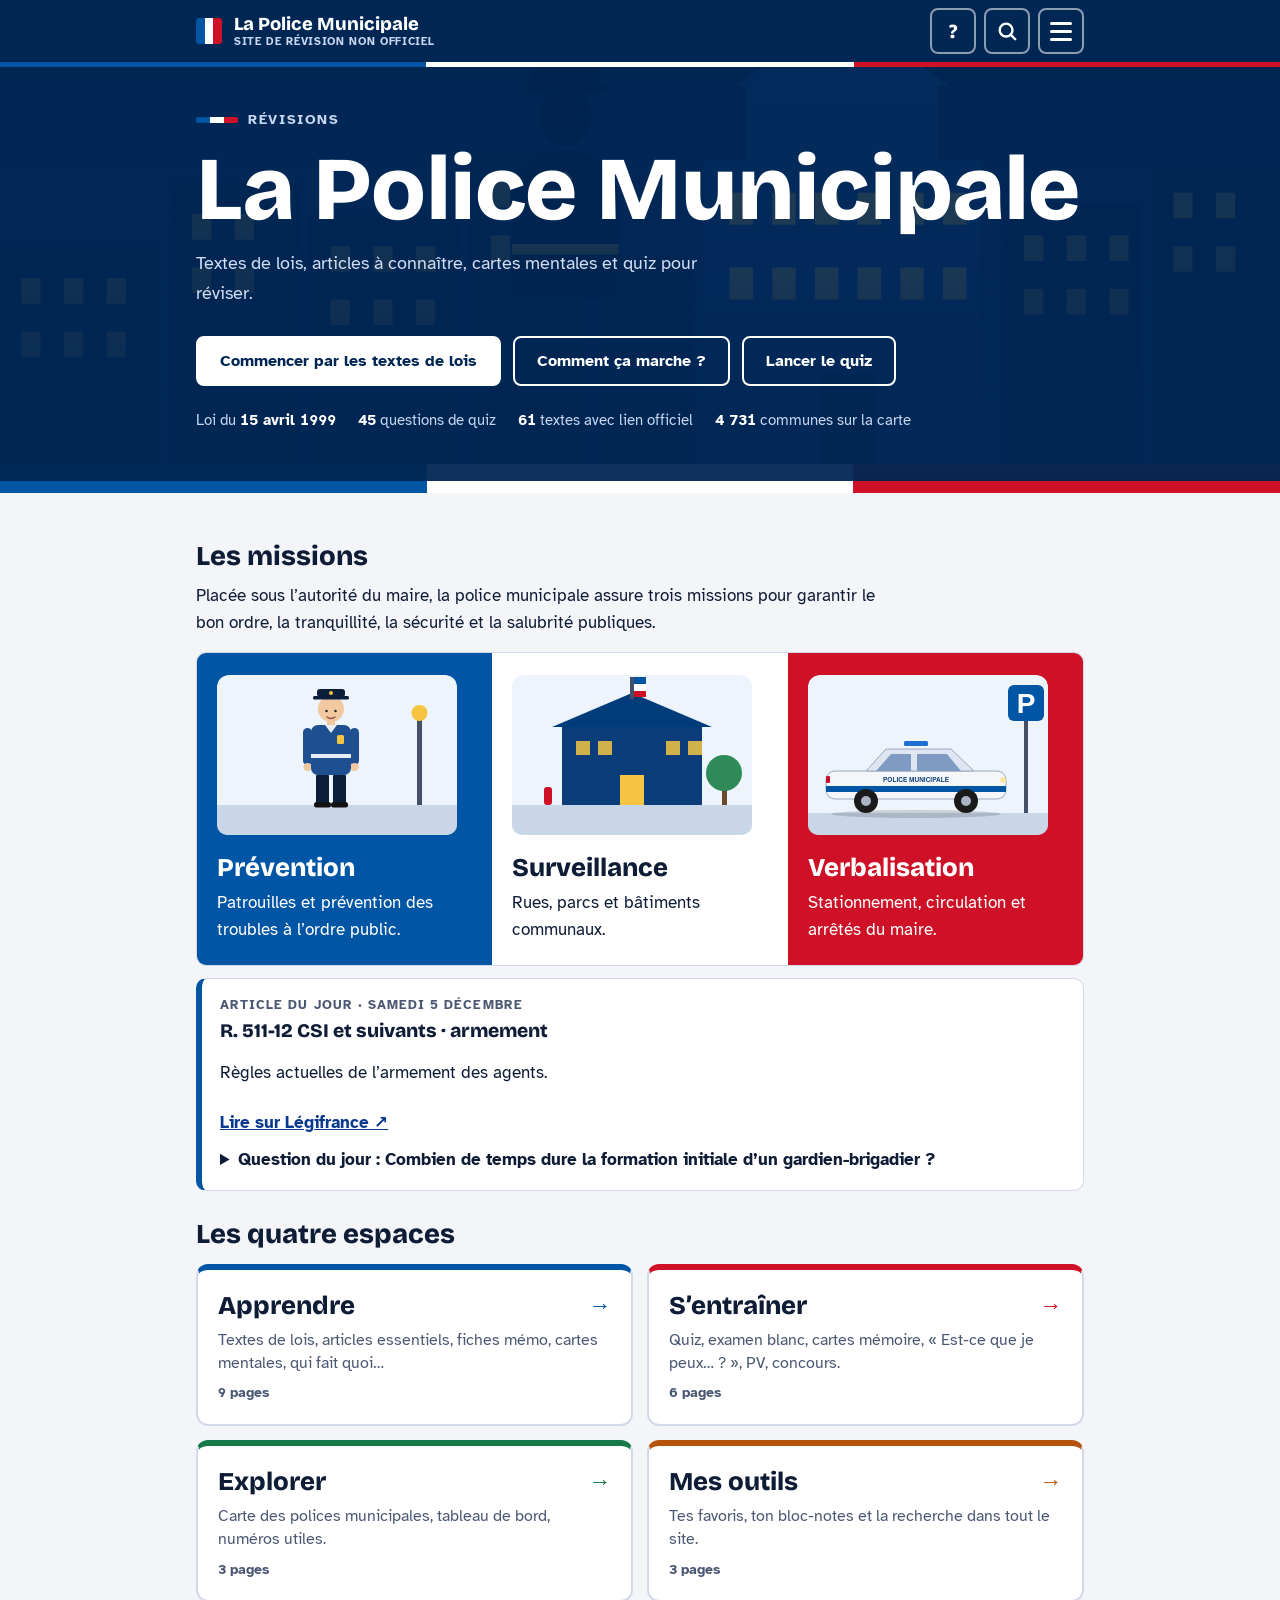
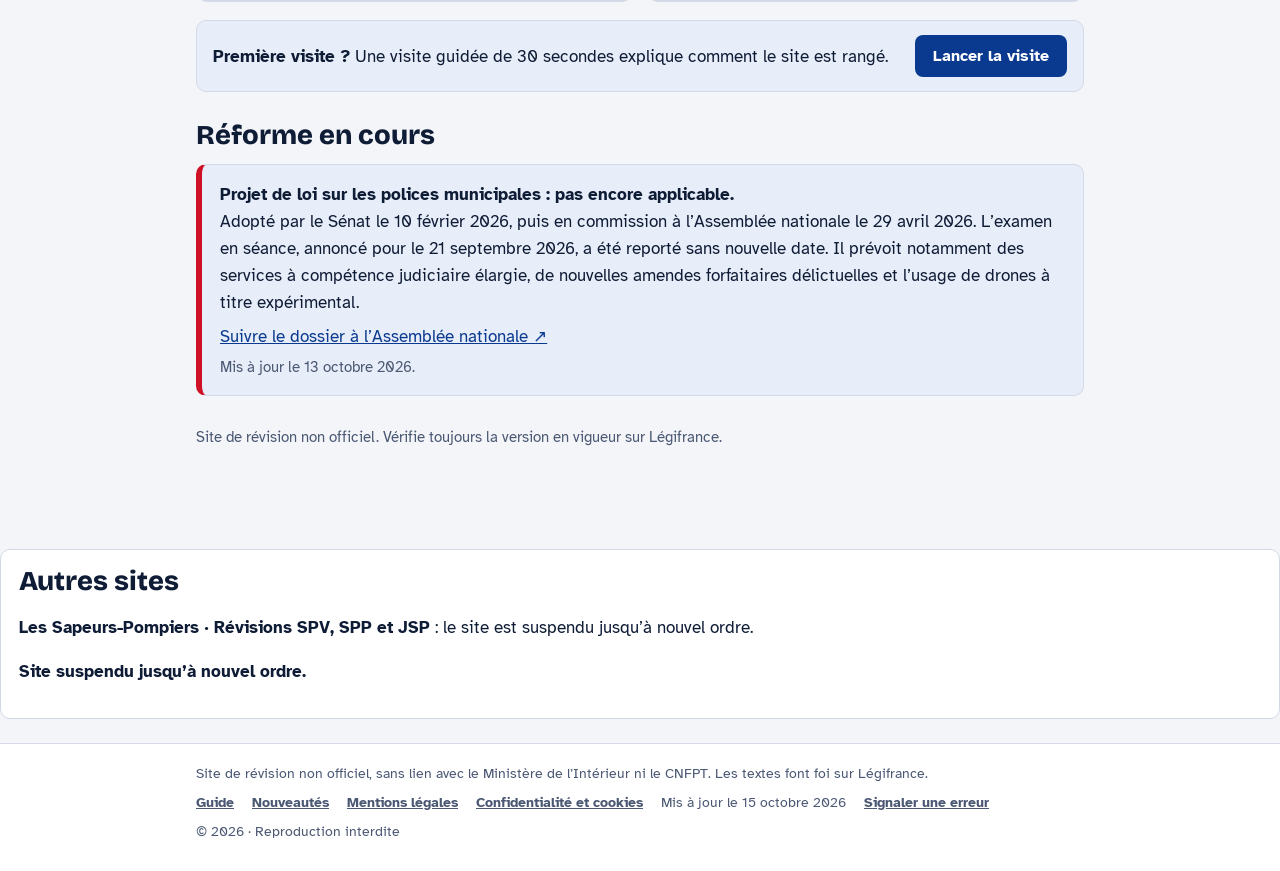
==== index.html @ cd169364 "Bouton « Haut de page » semi-transparent sur le pied de page (téléphone) Co-Authored-By: Claude Haik" ====
<!doctype html>
<html lang="fr">
<head>
<meta charset="utf-8">
<meta name="viewport" content="width=device-width,initial-scale=1,viewport-fit=cover">
<title>Réviser la police municipale : lois, fiches, quiz et concours</title>
<meta name="description" content="Réviser la police municipale : lois et articles avec liens Légifrance, fiches, cartes mentales, quiz, examen blanc et concours de gardien-brigadier.">
<meta name="keywords" content="police municipale, réviser, concours gardien-brigadier, agent de police municipale, CGCT L2212-2, CSI L511-1, APJA, quiz police municipale, fiches de révision">
<meta name="robots" content="index, follow">
<meta name="theme-color" content="#002654">
<link rel="preload" href="fonts/atkinson-400.woff2" as="font" type="font/woff2" crossorigin>
<link rel="canonical" href="https://altar037-ux.github.io/">
<meta property="og:url" content="https://altar037-ux.github.io/">
<meta property="og:type" content="website">
<meta property="og:locale" content="fr_FR">
<meta property="og:site_name" content="La Police Municipale">
<meta property="og:title" content="Réviser la police municipale : lois, fiches, quiz et concours">
<meta property="og:description" content="Réviser la police municipale : lois et articles avec liens Légifrance, fiches, cartes mentales, quiz, examen blanc et concours de gardien-brigadier.">
<meta property="og:image" content="https://altar037-ux.github.io/og-image.png?v=2">
<meta property="og:image:width" content="1200">
<meta property="og:image:height" content="630">
<meta name="twitter:card" content="summary_large_image">
<meta name="twitter:image" content="https://altar037-ux.github.io/og-image.png?v=2">
<link rel="icon" href="favicon.ico" sizes="48x48">
<link rel="icon" type="image/png" href="favicon.png" sizes="192x192">
<link rel="apple-touch-icon" href="apple-touch-icon.png">
<script type="application/ld+json">{"@context":"https://schema.org","@type":"WebSite","name":"La Police Municipale","alternateName":["Réviser la police municipale"],"url":"https://altar037-ux.github.io/","inLanguage":"fr","description":"Réviser la police municipale : lois et articles avec liens Légifrance, fiches, cartes mentales, quiz, examen blanc et concours de gardien-brigadier."}</script>
<link rel="stylesheet" href="style.css">
</head>
<body>


<noscript><p style="padding:16px;margin:0;background:#fff3cd;color:#000;text-align:center">Ce site a besoin de JavaScript pour afficher ses rubriques, ses quiz et sa carte. Activez JavaScript dans votre navigateur pour continuer.</p></noscript>
<a class="skip" href="#main" onclick="event.preventDefault();var m=document.getElementById('main');m.focus();m.scrollIntoView()">Aller au contenu</a>
<header class="top">
<div class="top-in">
<a class="brand" href="#accueil" data-go="accueil"><span class="mark" aria-hidden="true"><i></i><i></i><i></i></span><span class="brand-t"><span>La Police Municipale</span><small><span class="long">Site de révision </span>non officiel</small></span></a>
<div class="top-act"><button class="sbtn" id="helpBtn" type="button" aria-label="Guide : comment utiliser le site"><b aria-hidden="true" style="font:800 1.25rem Bricolage Grotesque,sans-serif">?</b></button><button class="sbtn" id="searchBtn" type="button" aria-label="Rechercher dans le site"><svg viewBox="0 0 24 24" width="22" height="22" aria-hidden="true"><circle cx="11" cy="11" r="7" fill="none" stroke="currentColor" stroke-width="2.6"/><path d="M16.5 16.5L21 21" stroke="currentColor" stroke-width="2.6" stroke-linecap="round"/></svg></button><button class="burger" id="menuBtn" type="button" aria-expanded="false" aria-controls="menuPanel" aria-label="Ouvrir le menu"><span></span><span></span><span></span></button></div>
</div>
<nav class="dd" id="menuPanel" aria-label="Rubriques" hidden>
<p>Rubriques</p>
<a href="#accueil" data-go="accueil" data-t="accueil" aria-current="page">Accueil</a>
<a class="big" href="#g-apprendre" data-go="g-apprendre" data-t="g-apprendre">Apprendre<small>Lois, articles, fiches, cartes mentales</small></a>
<a class="big" href="#g-entrainer" data-go="g-entrainer" data-t="g-entrainer">S’entraîner<small>Quiz, examen blanc, concours</small></a>
<a class="big" href="#g-explorer" data-go="g-explorer" data-t="g-explorer">Explorer<small>Carte de France, chiffres, numéros</small></a>
<a class="big" href="#g-outils" data-go="g-outils" data-t="g-outils">Mes outils<small>Favoris, bloc-notes, recherche</small></a>
<div class="dd-sep"></div>
<a class="small" href="#guide" data-go="guide" data-t="guide">Guide d’utilisation</a>
<span class="small">Autres sites : Sapeurs-pompiers (site suspendu jusqu’à nouvel ordre)</span>
<a class="small" href="#legal" data-go="legal" data-t="legal">Mentions légales, confidentialité et cookies</a>
<div class="set"><b>Thème</b><div class="seg"><button type="button" data-theme-btn="auto">Automatique</button><button type="button" data-theme-btn="light">Clair</button><button type="button" data-theme-btn="dark">Sombre</button></div>
<b>Taille du texte</b><div class="seg"><button type="button" id="sizeDown" aria-label="Réduire le texte">A−</button><span id="sizeVal">100 %</span><button type="button" id="sizeUp" aria-label="Agrandir le texte">A+</button></div></div>
</nav>
</header>

<main id="main" tabindex="-1">
<section id="accueil">
<div class="hero"><div class="hero-in">
<div class="eyebrow"><b aria-hidden="true"><i></i><i></i><i></i></b>Révisions</div>
<h1>La Police Municipale</h1>
<p>Textes de lois, articles à connaître, cartes mentales et quiz pour réviser.</p>
<div class="cta"><a class="btn p" href="#biblio" data-go="biblio">Commencer par les textes de lois</a><a class="btn s" href="#guide" data-go="guide">Comment ça marche ?</a><a class="btn s" href="#quiz" data-go="quiz">Lancer le quiz</a></div>
<ul class="facts"><li>Loi du <b>15 avril 1999</b></li><li><b id="nQ">45</b> questions de quiz</li><li><b id="nLib">61</b> textes avec lien officiel</li><li><b id="nCom">4 731</b> communes sur la carte</li></ul>
</div></div>
<div class="flagline" aria-hidden="true"></div>
<div class="wrap">
<h2>Les missions</h2>
<p class="lead">Placée sous l’autorité du maire, la police municipale assure trois missions pour garantir le bon ordre, la tranquillité, la sécurité et la salubrité publiques.</p>
<div class="missions">
<div class="m-b"><img class="m-ill" src="images/illus-prevention.svg" alt="" width="240" height="160" loading="lazy"><h3>Prévention</h3><p>Patrouilles et prévention des troubles à l’ordre public.</p></div>
<div class="m-w"><img class="m-ill" src="images/illus-surveillance.svg" alt="" width="240" height="160" loading="lazy"><h3>Surveillance</h3><p>Rues, parcs et bâtiments communaux.</p></div>
<div class="m-r"><img class="m-ill" src="images/illus-verbalisation.svg" alt="" width="240" height="160" loading="lazy"><h3>Verbalisation</h3><p>Stationnement, circulation et arrêtés du maire.</p></div>
</div>
<div class="box adj" id="aDuJour"></div>
<h2>Les quatre espaces</h2>
<div class="spaces">
<a class="space" style="--c:var(--f-blue)" href="#g-apprendre" data-go="g-apprendre"><b>Apprendre <span aria-hidden="true">→</span></b><small>Textes de lois, articles essentiels, fiches mémo, cartes mentales, qui fait quoi…</small><em>9 pages</em></a>
<a class="space" style="--c:var(--f-red)" href="#g-entrainer" data-go="g-entrainer"><b>S’entraîner <span aria-hidden="true">→</span></b><small>Quiz, examen blanc, cartes mémoire, « Est-ce que je peux… ? », PV, concours.</small><em>6 pages</em></a>
<a class="space" style="--c:#157a47" href="#g-explorer" data-go="g-explorer"><b>Explorer <span aria-hidden="true">→</span></b><small>Carte des polices municipales, tableau de bord, numéros utiles.</small><em>3 pages</em></a>
<a class="space" style="--c:#b45309" href="#g-outils" data-go="g-outils"><b>Mes outils <span aria-hidden="true">→</span></b><small>Tes favoris, ton bloc-notes et la recherche dans tout le site.</small><em>3 pages</em></a>
</div>
<div class="start"><p><b>Première visite ?</b> Une visite guidée de 30 secondes explique comment le site est rangé.</p><button type="button" class="go" onclick="openTour()">Lancer la visite</button></div>
<h2>Réforme en cours</h2>
<div class="box key reform"><b>Projet de loi sur les polices municipales : pas encore applicable.</b><br>Adopté par le Sénat le 10 février 2026, puis en commission à l’Assemblée nationale le 29 avril 2026. L’examen en séance, annoncé pour le 21 septembre 2026, a été reporté sans nouvelle date. Il prévoit notamment des services à compétence judiciaire élargie, de nouvelles amendes forfaitaires délictuelles et l’usage de drones à titre expérimental.<br><a href="https://www.assemblee-nationale.fr/dyn/17/dossiers/DLR5L17N53096" target="_blank" rel="noopener">Suivre le dossier à l’Assemblée nationale ↗</a><p class="foot" style="margin:6px 0 0">Mis à jour le 13 octobre 2026.</p></div>
<p class="foot">Site de révision non officiel. Vérifie toujours la version en vigueur sur Légifrance.</p>
</div>
<div class="box" id="autres-sites" style="margin:24px 0"><h2 style="margin-top:0">Autres sites</h2><p><b>Les Sapeurs-Pompiers · Révisions SPV, SPP et JSP</b> : le site est suspendu jusqu’à nouvel ordre.</p><p><b>Site suspendu jusqu’à nouvel ordre.</b></p></div>
</section>
<section id="articles" class="wrap page" hidden>
<h2>Articles essentiels</h2>
<div class="box key"><b>L. 2212-1 CGCT — Pouvoir de police du maire.</b><br>Le maire est chargé de la police municipale, sous le contrôle administratif du représentant de l’État.<br><a href="https://www.legifrance.gouv.fr/codes/article_lc/LEGIARTI000006390149" target="_blank" rel="noopener">Lire l’article sur Légifrance ↗</a></div>
<div class="box key"><b>L. 2212-2 CGCT — Police administrative.</b><br>Bon ordre, sûreté, sécurité et salubrité publiques : sûreté et commodité du passage, bruit, troubles de voisinage, rassemblements.<br><a href="https://www.legifrance.gouv.fr/codes/article_lc/LEGIARTI000029946370" target="_blank" rel="noopener">Lire l’article sur Légifrance ↗</a></div>
<div class="box key"><b>L. 2212-5 CGCT — Agents de police municipale.</b><br>Fonctions des agents sous l’autorité du maire et relations avec les autres forces.<br><a href="https://www.legifrance.gouv.fr/codes/article_lc/LEGIARTI000025543324" target="_blank" rel="noopener">Lire l’article sur Légifrance ↗</a></div>
<div class="box key"><b>L. 2212-6 CGCT — Convention de coordination.</b><br>Coordination entre police municipale et forces de sécurité de l’État (avec le décret n° 2000-275).<br><a href="https://www.legifrance.gouv.fr/codes/article_lc/LEGIARTI000020629481" target="_blank" rel="noopener">Lire l’article sur Légifrance ↗</a></div>
<div class="box key"><b>L. 511-1 CSI — Missions des policiers municipaux.</b><br>Prévention et surveillance du bon ordre, de la tranquillité, de la sécurité et de la salubrité publiques ; exécution des arrêtés de police du maire ; constatation de certaines contraventions, dans les limites fixées par la loi.<br><a href="https://www.legifrance.gouv.fr/codes/article_lc/LEGIARTI000041587492" target="_blank" rel="noopener">Lire l’article sur Légifrance ↗</a></div>
<div class="box key"><b>R. 511-1 CSI — Contraventions constatées.</b><br>Contraventions que les agents peuvent constater par procès-verbal.<br><a href="https://www.legifrance.gouv.fr/codes/article_lc/LEGIARTI000028285997" target="_blank" rel="noopener">Lire l’article sur Légifrance ↗</a></div>
<div class="box key"><b>L. 515-1 A CSI — Prestation de serment.</b><br>Serment préalable à la prise de fonctions (loi du 24 août 2021).<br><a href="https://www.legifrance.gouv.fr/codes/article_lc/LEGIARTI000043971797" target="_blank" rel="noopener">Lire l’article sur Légifrance ↗</a></div>
<div class="box key"><b>Art. 21 CPP — Statut d’APJA.</b><br>Les policiers municipaux sont agents de police judiciaire adjoints. Ils secondent les OPJ et rendent compte des infractions dans les conditions du CPP.<br><a href="https://www.legifrance.gouv.fr/codes/article_lc/LEGIARTI000054725485" target="_blank" rel="noopener">Lire l’article sur Légifrance ↗</a></div>
<div class="box key"><b>Art. 21-2 CPP — Information des OPJ.</b><br>Obligations d’information envers les OPJ territorialement compétents. Article appelé à être abrogé au 1er janvier 2029 (ordonnance n° 2025-1091 du 19 novembre 2025).<br><a href="https://www.legifrance.gouv.fr/codes/article_lc/LEGIARTI000006574893" target="_blank" rel="noopener">Lire l’article sur Légifrance ↗</a></div>
<div class="box key"><b>Art. 73 CPP — Flagrant crime ou délit.</b><br>Toute personne peut appréhender l’auteur d’un crime flagrant ou d’un délit flagrant puni d’emprisonnement et le conduire devant l’OPJ le plus proche.<br><a href="https://www.legifrance.gouv.fr/codes/article_lc/LEGIARTI000029000766" target="_blank" rel="noopener">Lire l’article sur Légifrance ↗</a></div>
<div class="box key"><b>R. 130-2 Code de la route — Contraventions routières.</b><br>Contraventions routières que les APJA peuvent constater, dans les limites de l’article.<br><a href="https://www.legifrance.gouv.fr/codes/article_lc/LEGIARTI000047794378" target="_blank" rel="noopener">Lire l’article sur Légifrance ↗</a></div>
<div class="box"><b>Déontologie : R. 515-1 à R. 515-21 CSI.</b><br>Respecter la Constitution, les lois et la dignité des personnes ; agir dans le cadre de ses compétences ; impartialité, discernement, courtoisie ; secret professionnel ; rendre compte à la hiérarchie. Un manquement peut entraîner une sanction disciplinaire, voire pénale.<br><a href="https://www.legifrance.gouv.fr/codes/section_lc/LEGITEXT000025503132/LEGISCTA000028286160/" target="_blank" rel="noopener">Lire le code de déontologie sur Légifrance ↗</a></div>
<p>Tous les autres textes, avec leurs liens : <a href="#biblio" data-go="biblio">Textes de Lois</a>.</p>
</section>

<section id="biblio" class="wrap page" hidden>
<h2>Textes de Lois</h2>
<div class="box key">Textes issus d’un guide des textes juridiques de la police municipale. Chaque lien ouvre directement le texte ou l’article sur Légifrance (site officiel du Gouvernement). Sous la liste : la loi du 15 avril 1999, les codes de référence, les prérogatives et leurs limites. Vérifie toujours la version en vigueur sur Légifrance.</div>
<div class="search"><label for="libQ">Rechercher un texte</label>
<div class="sbox"><svg aria-hidden="true" viewBox="0 0 24 24" width="20" height="20"><circle cx="11" cy="11" r="7" fill="none" stroke="currentColor" stroke-width="2.4"/><path d="M16.5 16.5L21 21" stroke="currentColor" stroke-width="2.4" stroke-linecap="round"/></svg>
<input id="libQ" type="search" placeholder="Ex. : L. 511-1, armement, 1999, déontologie…" autocomplete="off">
<button type="button" id="libClear" aria-label="Effacer la recherche" hidden>×</button></div>
<p class="scount" id="libCount" aria-live="polite"></p></div>
<div class="chips" id="chips" role="group" aria-label="Catégories"></div>
<div id="lib"></div>

<h2>La loi du 15 avril 1999</h2>
<div class="box key"><b>À retenir :</b> loi n° 99-291 du <span class="pill">15 avril 1999</span> relative aux polices municipales. Elle précise et renforce le cadre d’exercice de la police municipale.</div>
<p>Elle définit le rôle des policiers municipaux, leurs missions et leurs relations avec la Police nationale et la Gendarmerie nationale. Elle s’inscrit dans les pouvoirs de police du <b>maire</b>, responsable du bon ordre, de la tranquillité, de la sécurité et de la salubrité publiques.</p>
<h3>Objectifs</h3>
<ul><li>Encadrer les missions des policiers municipaux.</li><li>Préciser leurs compétences et leurs limites légales.</li><li>Renforcer la sécurité locale et la prévention des troubles à l’ordre public.</li><li>Organiser la coopération avec les forces de sécurité de l’État.</li></ul>
<h3>Principales mesures</h3>
<ul>
<li><b>Missions :</b> prévention et surveillance du bon ordre, de la tranquillité, de la sécurité et de la salubrité publiques ; respect des arrêtés du maire ; constatation de certaines infractions routières.</li>
<li><b>Coordination :</b> une convention de coordination répartit les rôles avec les forces de l’État.</li>
<li><b>Formation :</b> cadre renforcé pour la formation initiale et continue.</li>
<li><b>Déontologie :</b> code de déontologie, encadrement de l’équipement et de l’identification des agents.</li></ul>
<div class="box"><b>Exemple :</b> une voiture est garée sur un emplacement interdit. Le policier municipal peut constater l’infraction, la verbaliser si les conditions légales sont réunies et faire respecter la réglementation. Il n’a pas automatiquement les pouvoirs d’un officier de police judiciaire (OPJ).</div>
<div class="box key">Cette loi a été modifiée. Pour les pouvoirs actuels, il faut aussi consulter le CGCT et le Code de procédure pénale. <a href="https://www.legifrance.gouv.fr/loda/id/JORFTEXT000000394328" target="_blank" rel="noopener">Lire la loi sur Légifrance ↗</a></div>

<h2>Les textes de référence</h2>
<div class="scroll"><table>
<tr><th>Texte</th><th>Ce qu’il définit</th></tr>
<tr><td><a href="https://www.legifrance.gouv.fr/codes/texte_lc/LEGITEXT000006070633/" target="_blank" rel="noopener">CGCT ↗</a></td><td>Pouvoirs de police du maire, missions de police municipale.</td></tr>
<tr><td><a href="https://www.legifrance.gouv.fr/codes/texte_lc/LEGITEXT000025503132/" target="_blank" rel="noopener">Code de la sécurité intérieure (CSI) ↗</a></td><td>Statut, missions et organisation des agents.</td></tr>
<tr><td><a href="https://www.legifrance.gouv.fr/codes/texte_lc/LEGITEXT000006071154/" target="_blank" rel="noopener">Code de procédure pénale (CPP) ↗</a></td><td>Pouvoirs des agents de police judiciaire adjoints (APJA), notamment art. 21 et 21-2.</td></tr>
<tr><td><a href="https://www.legifrance.gouv.fr/codes/texte_lc/LEGITEXT000006070719/" target="_blank" rel="noopener">Code pénal ↗</a></td><td>Infractions et sanctions.</td></tr>
<tr><td><a href="https://www.legifrance.gouv.fr/codes/texte_lc/LEGITEXT000006074228/" target="_blank" rel="noopener">Code de la route ↗</a></td><td>Circulation, stationnement, infractions routières de leur compétence.</td></tr>
</table></div>

<h2>Quel texte selon l’intervention</h2>
<div class="scroll"><table>
<tr><th>Situation</th><th>Textes à ouvrir</th></tr>
<tr><td>Circulation et stationnement</td><td><a href="https://www.legifrance.gouv.fr/codes/texte_lc/LEGITEXT000006074228/" target="_blank" rel="noopener">Code de la route</a>, <a href="https://www.legifrance.gouv.fr/codes/texte_lc/LEGITEXT000006070633/" target="_blank" rel="noopener">CGCT</a>, arrêtés de la commune</td></tr>
<tr><td>Bruit et tranquillité</td><td><a href="https://www.legifrance.gouv.fr/codes/texte_lc/LEGITEXT000006070633/" target="_blank" rel="noopener">CGCT</a>, <a href="https://www.legifrance.gouv.fr/codes/texte_lc/LEGITEXT000006072665/" target="_blank" rel="noopener">Code de la santé publique</a>, <a href="https://www.legifrance.gouv.fr/codes/texte_lc/LEGITEXT000006074220/" target="_blank" rel="noopener">Code de l’environnement</a>, arrêtés municipaux et préfectoraux</td></tr>
<tr><td>Occupation du domaine public</td><td><a href="https://www.legifrance.gouv.fr/codes/texte_lc/LEGITEXT000006070299/" target="_blank" rel="noopener">CG3P</a>, <a href="https://www.legifrance.gouv.fr/codes/texte_lc/LEGITEXT000006070633/" target="_blank" rel="noopener">CGCT</a>, arrêtés locaux</td></tr>
<tr><td>Urbanisme et constructions</td><td><a href="https://www.legifrance.gouv.fr/codes/texte_lc/LEGITEXT000006074075/" target="_blank" rel="noopener">Code de l’urbanisme</a>, pouvoirs de police du maire</td></tr>
<tr><td>Animaux</td><td><a href="https://www.legifrance.gouv.fr/codes/texte_lc/LEGITEXT000006071367/" target="_blank" rel="noopener">Code rural et de la pêche maritime</a>, <a href="https://www.legifrance.gouv.fr/codes/texte_lc/LEGITEXT000006070719/" target="_blank" rel="noopener">Code pénal</a>, arrêtés locaux</td></tr>
<tr><td>Déchets et salubrité</td><td><a href="https://www.legifrance.gouv.fr/codes/texte_lc/LEGITEXT000006074220/" target="_blank" rel="noopener">Code de l’environnement</a>, <a href="https://www.legifrance.gouv.fr/codes/texte_lc/LEGITEXT000006070633/" target="_blank" rel="noopener">CGCT</a>, arrêtés locaux</td></tr>
<tr><td>Vidéoprotection et données</td><td><a href="https://www.legifrance.gouv.fr/codes/texte_lc/LEGITEXT000025503132/" target="_blank" rel="noopener">CSI</a>, <a href="https://eur-lex.europa.eu/legal-content/FR/TXT/?uri=CELEX:32016R0679" target="_blank" rel="noopener">RGPD</a>, <a href="https://www.legifrance.gouv.fr/loda/id/JORFTEXT000000886460" target="_blank" rel="noopener">loi Informatique et Libertés</a></td></tr>
<tr><td>Manifestations et rassemblements</td><td><a href="https://www.legifrance.gouv.fr/codes/texte_lc/LEGITEXT000025503132/" target="_blank" rel="noopener">CSI</a>, <a href="https://www.legifrance.gouv.fr/codes/texte_lc/LEGITEXT000006070633/" target="_blank" rel="noopener">CGCT</a>, arrêtés préfectoraux et municipaux</td></tr>
<tr><td>Ivresse, secours, personnes vulnérables</td><td><a href="https://www.legifrance.gouv.fr/codes/texte_lc/LEGITEXT000006071154/" target="_blank" rel="noopener">CPP</a>, <a href="https://www.legifrance.gouv.fr/codes/texte_lc/LEGITEXT000006072665/" target="_blank" rel="noopener">Code de la santé publique</a>, procédures locales</td></tr>
<tr><td>Fonction publique territoriale</td><td><a href="https://www.legifrance.gouv.fr/codes/texte_lc/LEGITEXT000044416551/" target="_blank" rel="noopener">Code général de la fonction publique</a></td></tr>
</table></div>

<h2>Prérogatives</h2>
<div class="scroll"><table>
<tr><th>Prérogative</th><th>Exemple</th></tr>
<tr><td>Prévention</td><td>Patrouilles, prévention des troubles.</td></tr>
<tr><td>Surveillance</td><td>Rues, parcs, bâtiments communaux.</td></tr>
<tr><td>Verbalisation</td><td>Stationnement, circulation, arrêtés municipaux.</td></tr>
<tr><td>Application des arrêtés</td><td>Bruit, marchés.</td></tr>
<tr><td>Constatation</td><td>Infractions de leur compétence, rapports et procès-verbaux.</td></tr>
<tr><td>Assistance</td><td>Aider une personne en danger, alerter les secours.</td></tr>
<tr><td>Interpellation</td><td>Appréhender un auteur selon l’art. 73 CPP, comme toute personne.</td></tr>
</table></div>

<h2>Limites de leurs pouvoirs</h2>
<ul class="limits">
<li><b>Contrôle d’identité :</b> pas de pouvoir général (<a href="https://www.legifrance.gouv.fr/codes/article_lc/LEGIARTI000037399447" target="_blank" rel="noopener">art. 78-2 CPP ↗</a>).</li>
<li><b>Garde à vue :</b> ils ne la décident pas, elle relève de l’autorité judiciaire.</li>
<li><b>Fouille et palpation :</b> seulement dans les cas et conditions expressément prévus par la loi.</li>
<li><b>Enquête judiciaire :</b> pas les pouvoirs généraux d’un OPJ.</li></ul>
</section>

<section id="quiz" class="wrap page" hidden>
<h2>Quiz</h2>
<div class="box" id="dailyBox" style="margin:0 0 20px"></div>
<div id="quizbox"></div>
</section>
<section id="carte" class="page" hidden>
<div class="wrap" style="padding-bottom:12px">
<h2>Carte de France des polices municipales</h2>
<p class="lead">Chaque point bleu est un poste de police municipale. Clique sur un point, ou cherche ta commune, pour voir l’adresse du poste et les arrêtés de la commune et de la préfecture.</p>
<div class="search csearch"><label for="cQ">Trouver une commune</label>
<div class="sbox"><svg aria-hidden="true" viewBox="0 0 24 24" width="20" height="20"><circle cx="11" cy="11" r="7" fill="none" stroke="currentColor" stroke-width="2.4"/><path d="M16.5 16.5L21 21" stroke="currentColor" stroke-width="2.4" stroke-linecap="round"/></svg>
<input id="cQ" type="search" placeholder="Nom de la commune ou code postal" autocomplete="off" role="combobox" aria-expanded="false" aria-controls="cRes" aria-autocomplete="list">
<button type="button" id="cClear" aria-label="Effacer la recherche" hidden>×</button></div>
<ul class="cres" id="cRes" role="listbox" hidden></ul>
<p class="scount" id="cInfo" aria-live="polite"></p></div>
<div class="jump" role="group" aria-label="Aller à"><button type="button" class="chip" data-fly="fr">France métropolitaine</button><button type="button" class="chip" data-fly="971">Guadeloupe</button><button type="button" class="chip" data-fly="972">Martinique</button><button type="button" class="chip" data-fly="973">Guyane</button><button type="button" class="chip" data-fly="974">La Réunion</button><button type="button" class="chip" data-fly="976">Mayotte</button><button type="button" class="chip" data-fly="987">Polynésie</button><button type="button" class="chip" data-fly="988">Nouvelle-Calédonie</button></div>
<div class="tools"><button type="button" class="go" id="nearMe">📍 Autour de moi</button><p class="scount" id="nearOut" aria-live="polite"></p></div>
<div class="chips" role="group" aria-label="Filtrer la carte"><button type="button" class="chip" data-filter="tous" aria-pressed="true">Toutes les communes</button><button type="button" class="chip" data-filter="agents" aria-pressed="false">Avec agents de PM</button><button type="button" class="chip" data-filter="chiens" aria-pressed="false">Brigade cynophile</button><button type="button" class="chip" data-filter="commun" aria-pressed="false">Agents mis en commun</button><button type="button" class="chip" data-filter="adresse" aria-pressed="false">Adresse du poste connue</button></div>
<p class="scount" id="fInfo" aria-live="polite"></p>
<div class="tools"><button type="button" class="chip" id="choroBtn" aria-pressed="false">Colorer les départements selon le nombre d’agents</button><a href="#tableau" data-go="tableau" class="chip linkchip">Tableau de bord →</a></div>
<div class="choroleg" id="choroLeg" hidden></div>
<div class="legend"><span><i class="dot full"></i>Poste de police municipale (adresse officielle)</span><span><i class="dot ring"></i>Adresse du poste non publiée : point sur la mairie</span><span>Plus le point est gros, plus la commune a d’agents</span></div>
<p class="scount" id="cCount"></p>
</div>
<div class="mapwrap"><div id="map" role="application" aria-label="Carte des polices municipales"></div><p class="mapmsg" id="mapMsg" hidden></p></div>
<div class="wrap" style="padding-top:12px"><p class="foot">Sources : <a href="https://www.data.gouv.fr/datasets/police-municipale-effectifs-par-commune/" target="_blank" rel="noopener">enquête polices municipales 2024, Ministère de l’Intérieur</a> (communes et effectifs) ; <a href="https://lannuaire.service-public.gouv.fr/" target="_blank" rel="noopener">Annuaire de l’administration, Service-Public</a> (adresses des postes et des mairies) ; sites des préfectures (recueils des actes administratifs). Fond de carte © OpenStreetMap. Données relevées en octobre 2026.</p></div>
</section>

<section id="commune" class="wrap page" hidden>
<p><a href="#carte" data-go="carte" class="back">← Retour à la carte</a></p>
<div id="fiche"></div>
</section>
<section id="fiches" class="wrap page" hidden>
<h2>Fiches mémo</h2>
<p class="lead">L’essentiel de chaque thème sur une fiche. Clique sur « Imprimer cette fiche » pour l’avoir sur papier.</p>
<div class="tools noprint"><button type="button" class="go" id="printAll">Imprimer toutes les fiches</button></div>
<div class="chips" id="ficheNav" role="group" aria-label="Aller à une fiche"></div>
<div id="ficheList"></div>
</section>

<section id="glossaire" class="wrap page" hidden>
<h2>Glossaire</h2>
<p class="lead">Les sigles et mots du métier, expliqués simplement.</p>
<div class="search"><label for="gQ">Chercher un mot</label>
<div class="sbox"><svg aria-hidden="true" viewBox="0 0 24 24" width="20" height="20"><circle cx="11" cy="11" r="7" fill="none" stroke="currentColor" stroke-width="2.4"/><path d="M16.5 16.5L21 21" stroke="currentColor" stroke-width="2.4" stroke-linecap="round"/></svg><input id="gQ" type="search" placeholder="Ex. : APJA, RAA, flagrant délit…" autocomplete="off"></div></div>
<dl class="gloss" id="glossList"></dl>
</section>

<section id="frise" class="wrap page" hidden>
<h2>Frise chronologique</h2>
<p class="lead">Les grandes étapes du droit de la police municipale, de 1884 à la réforme en cours.</p>
<img class="illus-s" src="images/illus-frise.svg" alt="Illustration : une frise chronologique avec des étapes et un drapeau" width="240" height="160" loading="lazy">
<ol class="tl" id="tlList"></ol>
</section>

<section id="metier" class="wrap page" hidden>
<h2>Le métier de policier municipal</h2>
<p class="lead">Les trois cadres d’emplois, l’accès par concours, la nomination, la formation et la rémunération.</p>
<h3>Trois cadres d’emplois</h3>
<div class="scroll"><table>
<tr><th>Catégorie</th><th>Cadre d’emplois</th><th>Grades</th><th>Accès</th><th>Texte</th></tr>
<tr><td>C</td><td>Agents de police municipale</td><td>Gardien-brigadier, puis brigadier-chef principal (par avancement)</td><td>Concours, niveau CAP-BEP</td><td><a href="https://www.legifrance.gouv.fr/loda/id/JORFTEXT000000646940" target="_blank" rel="noopener">Décret 2006-1391 ↗</a></td></tr>
<tr><td>B</td><td>Chefs de service de police municipale</td><td>Chef de service, principal de 2e classe, principal de 1re classe</td><td>Concours, niveau bac</td><td><a href="https://www.legifrance.gouv.fr/loda/id/JORFTEXT000023896613" target="_blank" rel="noopener">Décret 2011-444 ↗</a></td></tr>
<tr><td>A</td><td>Directeurs de police municipale</td><td>Directeur, directeur principal</td><td>Concours, niveau bac + 3</td><td><a href="https://www.legifrance.gouv.fr/loda/id/JORFTEXT000000819241" target="_blank" rel="noopener">Décret 2006-1392 ↗</a></td></tr>
</table></div>
<p class="links"><a href="#grades" data-go="grades">Voir les 13 niveaux de grade, du stagiaire au directeur →</a></p>
<h3>Grades et échelons</h3>
<ul><li><b>Le grade</b> est le rang du fonctionnaire dans son cadre d’emplois (par exemple gardien-brigadier, puis brigadier-chef principal). Il s’obtient par concours ou par avancement.</li><li><b>L’échelon</b> est un palier de progression à l’intérieur d’un grade. Il détermine le traitement de base : on passe d’un échelon au suivant, en général à l’ancienneté.</li><li><b>L’avancement de grade</b> (promotion) dépend de l’ancienneté, de l’examen professionnel ou de la liste d’aptitude, et du nombre de postes disponibles dans la collectivité.</li></ul><p class="foot">Les durées et conditions exactes figurent dans les décrets listés ci-dessus. Vérifie-les sur Légifrance avant de t’y fier pour un concours ou une promotion.</p>
<h3>Le concours de gardien-brigadier</h3>
<ul>
<li><b>Externe :</b> au moins 18 ans, diplôme de niveau CAP-BEP ou équivalent (une expérience dans la sécurité peut être reconnue). Au moins la moitié des postes lui est réservée.</li>
<li><b>Interne :</b> pour certains agents publics, par exemple les ASVP, avec au moins 2 ans d’ancienneté.</li>
<li><b>Organisation :</b> par les centres de gestion de la fonction publique territoriale ; l’inscription se fait sur le site du centre de gestion organisateur.</li>
<li><b>Après le concours :</b> le lauréat est inscrit sur une liste d’aptitude et doit trouver lui-même une commune qui le recrute.</li>
</ul>
<p><a href="https://www.legifrance.gouv.fr/loda/id/JORFTEXT000000549880" target="_blank" rel="noopener">Décret 94-932 sur le concours ↗</a></p>
<h3>Nomination, agrément et serment</h3>
<ul>
<li>L’agent est <b>nommé par le maire</b> (ou le président de l’intercommunalité).</li>
<li>Il est <b>agréé par le préfet et le procureur de la République</b>, puis <b>assermenté</b>. L’agrément peut être retiré ou suspendu.</li>
<li>Avant de prendre ses fonctions, il <b>prête serment</b> (depuis la loi du 24 août 2021).</li>
</ul>
<p class="links"><a href="https://www.legifrance.gouv.fr/codes/article_lc/LEGIARTI000043540434" target="_blank" rel="noopener">L. 511-2 CSI ↗</a><a href="https://www.legifrance.gouv.fr/codes/article_lc/LEGIARTI000043971797" target="_blank" rel="noopener">L. 515-1 A CSI ↗</a></p>
<h3>La formation</h3>
<ul>
<li><b>Formation initiale :</b> obligatoire, assurée par le CNFPT. Pour un gardien-brigadier, 6 mois de formation pendant une année de stage, avant la titularisation.</li>
<li><b>Formation continue :</b> obligatoire tout au long de la carrière.</li>
<li><b>Armement :</b> si la commune arme ses agents, une formation préalable et des entraînements réguliers sont obligatoires.</li>
</ul>
<p class="links"><a href="https://www.legifrance.gouv.fr/loda/id/JORFTEXT000000366684" target="_blank" rel="noopener">Décret 94-933 sur la formation initiale ↗</a><a href="https://www.legifrance.gouv.fr/codes/article_lc/LEGIARTI000041411486" target="_blank" rel="noopener">L. 511-5 CSI (port d’arme) ↗</a></p>
<h3>La rémunération</h3>
<p>Le salaire se compose d’un <b>traitement de base</b>, fixé par une grille indiciaire selon le grade et l’échelon, et de <b>primes</b> : indemnité spéciale de fonction propre à la police municipale, régime indemnitaire décidé par la commune, et selon les cas supplément familial et indemnité de résidence. Le montant varie donc beaucoup d’une commune à l’autre.</p>
<p class="links"><a href="https://www.legifrance.gouv.fr/loda/id/JORFTEXT000048449139" target="_blank" rel="noopener">Décret 2023-1070 (grilles indiciaires) ↗</a><a href="https://www.legifrance.gouv.fr/loda/id/JORFTEXT000048449061" target="_blank" rel="noopener">Décret 2023-1069 (carrière) ↗</a></p>
<p class="foot">Sources : décrets statutaires sur Légifrance et fiches métier d’emploipublic.fr. Les conditions de concours peuvent évoluer : vérifie toujours auprès du centre de gestion.</p>
</section>
<section id="grades" class="wrap page" hidden>
<p class="crumb"><a href="#metier" data-go="metier" class="back">← Le métier</a></p>
<h2>Les grades de la police municipale</h2>
<p class="lead">Treize niveaux, du gardien stagiaire au directeur. Chaque marche correspond à un grade ; la couleur indique la famille.</p>
<svg class="grades-ladder" viewBox="0 0 480 200" role="img" aria-label="Escalier de 13 marches : gardiens, brigadiers, chefs et directeurs, du plus bas au plus haut">
<rect x="0" y="190" width="480" height="4" fill="#9aa8be"/>
<rect x="6" y="168" width="30" height="22" fill="#7fb2e5"/><text x="21" y="184" fill="#0b3d7a">1</text>
<rect x="42" y="156" width="30" height="34" fill="#7fb2e5"/><text x="57" y="184" fill="#0b3d7a">2</text>
<rect x="78" y="144" width="30" height="46" fill="#7fb2e5"/><text x="93" y="184" fill="#0b3d7a">3</text>
<rect x="114" y="132" width="30" height="58" fill="#f5c542"/><text x="129" y="184" fill="#0b3d7a">4</text>
<rect x="150" y="120" width="30" height="70" fill="#f5c542"/><text x="165" y="184" fill="#0b3d7a">5</text>
<rect x="186" y="108" width="30" height="82" fill="#f5c542"/><text x="201" y="184" fill="#0b3d7a">6</text>
<rect x="222" y="96" width="30" height="94" fill="#eef2fa" stroke="#9aa8be" stroke-width="1.5"/><text x="237" y="184" fill="#0b3d7a">7</text>
<rect x="258" y="84" width="30" height="106" fill="#eef2fa" stroke="#9aa8be" stroke-width="1.5"/><text x="273" y="184" fill="#0b3d7a">8</text>
<rect x="294" y="72" width="30" height="118" fill="#eef2fa" stroke="#9aa8be" stroke-width="1.5"/><text x="309" y="184" fill="#0b3d7a">9</text>
<rect x="330" y="60" width="30" height="130" fill="#eef2fa" stroke="#9aa8be" stroke-width="1.5"/><text x="345" y="184" fill="#0b3d7a">10</text>
<rect x="366" y="48" width="30" height="142" fill="#eef2fa" stroke="#9aa8be" stroke-width="1.5"/><text x="381" y="184" fill="#0b3d7a">11</text>
<rect x="402" y="36" width="30" height="154" fill="#0b3d7a" stroke="#f5c542" stroke-width="3"/><text x="417" y="184" fill="#ffffff">12</text>
<rect x="438" y="24" width="30" height="166" fill="#0b3d7a" stroke="#f5c542" stroke-width="3"/><text x="453" y="184" fill="#ffffff">13</text>
</svg>
<h3>Les insignes, grade par grade</h3>
<div class="gr-grid"><div class="gr-card"><span class="gr-num">1</span><b>Gardien stagiaire</b><small>Gardiens</small><div class="gr-pair"><svg viewBox="0 0 60 60" width="60" height="60" aria-hidden="true"><rect width="60" height="60" rx="4" fill="#2f4fa8"/><line x1="37.0" y1="47" x2="23.0" y2="13" stroke="#eef2fa" stroke-width="5"/></svg><svg viewBox="0 0 40 60" width="40" height="60" aria-hidden="true"><path d="M5 4 L35 4 L35 56 L5 56 Z" fill="#5b8fd9"/><polyline points="9,43.0 20,35.0 31,43.0" fill="none" stroke="#eef2fa" stroke-width="3"/></svg></div></div><div class="gr-card"><span class="gr-num">2</span><b>Gardien titulaire</b><small>Gardiens</small><div class="gr-pair"><svg viewBox="0 0 60 60" width="60" height="60" aria-hidden="true"><rect width="60" height="60" rx="4" fill="#2f4fa8"/><line x1="33.7" y1="47" x2="19.7" y2="13" stroke="#eef2fa" stroke-width="5"/><line x1="37.0" y1="47" x2="23.0" y2="13" stroke="#111111" stroke-width="1.6"/><line x1="40.3" y1="47" x2="26.3" y2="13" stroke="#eef2fa" stroke-width="5"/></svg><svg viewBox="0 0 40 60" width="40" height="60" aria-hidden="true"><path d="M5 4 L35 4 L35 56 L5 56 Z" fill="#5b8fd9"/><polyline points="9,38.2 20,30.2 31,38.2" fill="none" stroke="#eef2fa" stroke-width="3"/><polyline points="9,43.0 20,35.0 31,43.0" fill="none" stroke="#111111" stroke-width="1.5"/><polyline points="9,47.8 20,39.8 31,47.8" fill="none" stroke="#eef2fa" stroke-width="3"/></svg></div></div><div class="gr-card"><span class="gr-num">3</span><b>Gardien principal</b><small>Gardiens</small><div class="gr-pair"><svg viewBox="0 0 60 60" width="60" height="60" aria-hidden="true"><rect width="60" height="60" rx="4" fill="#2f4fa8"/><line x1="30.4" y1="47" x2="16.4" y2="13" stroke="#eef2fa" stroke-width="5"/><line x1="33.7" y1="47" x2="19.7" y2="13" stroke="#111111" stroke-width="1.6"/><line x1="37.0" y1="47" x2="23.0" y2="13" stroke="#eef2fa" stroke-width="5"/><line x1="40.3" y1="47" x2="26.3" y2="13" stroke="#111111" stroke-width="1.6"/><line x1="43.6" y1="47" x2="29.6" y2="13" stroke="#eef2fa" stroke-width="5"/></svg><svg viewBox="0 0 40 60" width="40" height="60" aria-hidden="true"><path d="M5 4 L35 4 L35 56 L5 56 Z" fill="#5b8fd9"/><polyline points="9,33.5 20,25.5 31,33.5" fill="none" stroke="#eef2fa" stroke-width="3"/><polyline points="9,38.2 20,30.2 31,38.2" fill="none" stroke="#111111" stroke-width="1.5"/><polyline points="9,43.0 20,35.0 31,43.0" fill="none" stroke="#eef2fa" stroke-width="3"/><polyline points="9,47.8 20,39.8 31,47.8" fill="none" stroke="#111111" stroke-width="1.5"/><polyline points="9,52.5 20,44.5 31,52.5" fill="none" stroke="#eef2fa" stroke-width="3"/></svg></div></div><div class="gr-card"><span class="gr-num">4</span><b>Brigadier</b><small>Brigadiers</small><div class="gr-pair"><svg viewBox="0 0 60 60" width="60" height="60" aria-hidden="true"><rect width="60" height="60" rx="4" fill="#2f4fa8"/><rect x="10" y="26.0" width="40" height="8" fill="#f5c542"/><rect x="10" y="29.4" width="40" height="1.2" fill="#CE1126"/></svg><svg viewBox="0 0 40 60" width="40" height="60" aria-hidden="true"><path d="M5 4 L35 4 L35 56 L5 56 Z" fill="#5b8fd9"/><rect x="6" y="30.5" width="28" height="5" fill="#f5c542"/><rect x="6" y="32.4" width="28" height="1.2" fill="#CE1126"/></svg></div></div><div class="gr-card"><span class="gr-num">5</span><b>Brigadier-chef</b><small>Brigadiers</small><div class="gr-pair"><svg viewBox="0 0 60 60" width="60" height="60" aria-hidden="true"><rect width="60" height="60" rx="4" fill="#2f4fa8"/><rect x="10" y="26.0" width="40" height="8" fill="#eef2fa"/><rect x="10" y="29.4" width="40" height="1.2" fill="#CE1126"/></svg><svg viewBox="0 0 40 60" width="40" height="60" aria-hidden="true"><path d="M5 4 L35 4 L35 56 L5 56 Z" fill="#5b8fd9"/><rect x="6" y="26.5" width="28" height="5" fill="#eef2fa"/><rect x="6" y="28.4" width="28" height="1.2" fill="#CE1126"/><rect x="6" y="34.5" width="28" height="5" fill="#eef2fa"/><rect x="6" y="36.4" width="28" height="1.2" fill="#CE1126"/></svg></div></div><div class="gr-card"><span class="gr-num">6</span><b>Brigadier-chef principal</b><small>Brigadiers</small><div class="gr-pair"><svg viewBox="0 0 60 60" width="60" height="60" aria-hidden="true"><rect width="60" height="60" rx="4" fill="#2f4fa8"/><rect x="10" y="21.0" width="40" height="8" fill="#f5c542"/><rect x="10" y="29.0" width="40" height="2" fill="#111111"/><rect x="10" y="31.0" width="40" height="8" fill="#f5c542"/></svg><svg viewBox="0 0 40 60" width="40" height="60" aria-hidden="true"><path d="M5 4 L35 4 L35 56 L5 56 Z" fill="#5b8fd9"/><rect x="6" y="30.5" width="28" height="5" fill="#f5c542"/><rect x="6" y="32.4" width="28" height="1.2" fill="#CE1126"/></svg></div></div><div class="gr-card"><span class="gr-num">7</span><b>Chef de police</b><small>Chefs</small><div class="gr-pair"><svg viewBox="0 0 60 60" width="60" height="60" aria-hidden="true"><rect width="60" height="60" rx="4" fill="#2f4fa8"/><rect x="10" y="21.0" width="40" height="8" fill="#eef2fa"/><rect x="10" y="29.0" width="40" height="2" fill="#111111"/><rect x="10" y="31.0" width="40" height="8" fill="#eef2fa"/></svg><svg viewBox="0 0 40 60" width="40" height="60" aria-hidden="true"><path d="M5 4 L35 4 L35 56 L5 56 Z" fill="#5b8fd9"/><rect x="6" y="30.5" width="28" height="5" fill="#eef2fa"/><rect x="6" y="32.4" width="28" height="1.2" fill="#CE1126"/></svg></div></div><div class="gr-card"><span class="gr-num">8</span><b>Chef de service stagiaire</b><small>Chefs</small><div class="gr-pair"><svg viewBox="0 0 60 60" width="60" height="60" aria-hidden="true"><rect width="60" height="60" rx="4" fill="#2f4fa8"/><rect x="10" y="24.0" width="40" height="2" fill="#111111"/><rect x="10" y="26.0" width="40" height="8" fill="#eef2fa"/><rect x="10" y="34.0" width="40" height="2" fill="#111111"/></svg><svg viewBox="0 0 40 60" width="40" height="60" aria-hidden="true"><path d="M5 4 L35 4 L35 56 L5 56 Z" fill="#5b8fd9"/><rect x="6" y="30.5" width="28" height="5" fill="#eef2fa"/></svg></div></div><div class="gr-card"><span class="gr-num">9</span><b>Chef de service</b><small>Chefs</small><div class="gr-pair"><svg viewBox="0 0 60 60" width="60" height="60" aria-hidden="true"><rect width="60" height="60" rx="4" fill="#2f4fa8"/><rect x="10" y="26.0" width="40" height="8" fill="#eef2fa"/></svg><svg viewBox="0 0 40 60" width="40" height="60" aria-hidden="true"><path d="M5 4 L35 4 L35 56 L5 56 Z" fill="#5b8fd9"/><rect x="6" y="30.5" width="28" height="5" fill="#eef2fa"/></svg></div></div><div class="gr-card"><span class="gr-num">10</span><b>Chef de service 2<sup>e</sup> classe</b><small>Chefs</small><div class="gr-pair"><svg viewBox="0 0 60 60" width="60" height="60" aria-hidden="true"><rect width="60" height="60" rx="4" fill="#2f4fa8"/><rect x="10" y="21.0" width="40" height="8" fill="#eef2fa"/><rect x="10" y="29.0" width="40" height="2" fill="#111111"/><rect x="10" y="31.0" width="40" height="8" fill="#eef2fa"/></svg><svg viewBox="0 0 40 60" width="40" height="60" aria-hidden="true"><path d="M5 4 L35 4 L35 56 L5 56 Z" fill="#5b8fd9"/><rect x="6" y="27.2" width="28" height="5" fill="#eef2fa"/><rect x="6" y="32.2" width="28" height="1.5" fill="#111111"/><rect x="6" y="33.8" width="28" height="5" fill="#eef2fa"/></svg></div></div><div class="gr-card"><span class="gr-num">11</span><b>Chef de service 1<sup>re</sup> classe</b><small>Chefs</small><div class="gr-pair"><svg viewBox="0 0 60 60" width="60" height="60" aria-hidden="true"><rect width="60" height="60" rx="4" fill="#2f4fa8"/><rect x="10" y="16.0" width="40" height="8" fill="#eef2fa"/><rect x="10" y="24.0" width="40" height="2" fill="#111111"/><rect x="10" y="26.0" width="40" height="8" fill="#eef2fa"/><rect x="10" y="34.0" width="40" height="2" fill="#111111"/><rect x="10" y="36.0" width="40" height="8" fill="#eef2fa"/></svg><svg viewBox="0 0 40 60" width="40" height="60" aria-hidden="true"><path d="M5 4 L35 4 L35 56 L5 56 Z" fill="#5b8fd9"/><rect x="6" y="24.0" width="28" height="5" fill="#eef2fa"/><rect x="6" y="29.0" width="28" height="1.5" fill="#111111"/><rect x="6" y="30.5" width="28" height="5" fill="#eef2fa"/><rect x="6" y="35.5" width="28" height="1.5" fill="#111111"/><rect x="6" y="37.0" width="28" height="5" fill="#eef2fa"/></svg></div></div><div class="gr-card"><span class="gr-num">12</span><b>Directeur stagiaire</b><small>Directeurs</small><div class="gr-pair"><svg viewBox="0 0 60 60" width="60" height="60" aria-hidden="true"><rect width="60" height="60" rx="4" fill="#2f4fa8"/><rect x="10" y="11.0" width="40" height="8" fill="#f5c542"/><rect x="10" y="19.0" width="40" height="2" fill="#111111"/><rect x="10" y="21.0" width="40" height="8" fill="#eef2fa"/><rect x="10" y="29.0" width="40" height="2" fill="#111111"/><rect x="10" y="31.0" width="40" height="8" fill="#eef2fa"/><rect x="10" y="39.0" width="40" height="2" fill="#111111"/><rect x="10" y="41.0" width="40" height="8" fill="#eef2fa"/></svg><svg viewBox="0 0 40 60" width="40" height="60" aria-hidden="true"><path d="M5 4 L35 4 L35 56 L5 56 Z" fill="#5b8fd9"/><rect x="6" y="20.8" width="28" height="5" fill="#f5c542"/><rect x="6" y="25.8" width="28" height="1.5" fill="#111111"/><rect x="6" y="27.2" width="28" height="5" fill="#eef2fa"/><rect x="6" y="32.2" width="28" height="1.5" fill="#111111"/><rect x="6" y="33.8" width="28" height="5" fill="#eef2fa"/><rect x="6" y="38.8" width="28" height="1.5" fill="#111111"/><rect x="6" y="40.2" width="28" height="5" fill="#eef2fa"/></svg></div></div><div class="gr-card"><span class="gr-num">13</span><b>Directeur</b><small>Directeurs</small><div class="gr-pair"><svg viewBox="0 0 60 60" width="60" height="60" aria-hidden="true"><rect width="60" height="60" rx="4" fill="#2f4fa8"/><rect x="10" y="15.0" width="40" height="2" fill="#111111"/><rect x="10" y="17.0" width="40" height="8" fill="#eef2fa"/><rect x="10" y="25.0" width="40" height="2" fill="#111111"/><rect x="10" y="27.0" width="40" height="8" fill="#eef2fa"/><rect x="10" y="35.0" width="40" height="2" fill="#111111"/><rect x="10" y="37.0" width="40" height="8" fill="#eef2fa"/></svg><svg viewBox="0 0 40 60" width="40" height="60" aria-hidden="true"><path d="M5 4 L35 4 L35 56 L5 56 Z" fill="#5b8fd9"/><rect x="6" y="23.2" width="28" height="5" fill="#eef2fa"/><rect x="6" y="28.2" width="28" height="1.5" fill="#111111"/><rect x="6" y="29.8" width="28" height="5" fill="#eef2fa"/><rect x="6" y="34.8" width="28" height="1.5" fill="#111111"/><rect x="6" y="36.2" width="28" height="5" fill="#eef2fa"/><rect x="6" y="41.2" width="28" height="1.5" fill="#111111"/></svg></div></div></div>
<p class="gr-key">À gauche, la patte (barrettes horizontales sur fond bleu) ; à droite, l’épaulette (bandes horizontales sur la manche). Chez les gardiens 1 à 3, les galons sont en biais ou en chevrons.</p>
<h3>Stagiaire, titulaire, principal : que veulent dire ces mots ?</h3>
<ul><li><b>Stagiaire :</b> l’agent est en année de stage, avant sa titularisation.</li><li><b>Titulaire :</b> l’agent a été titularisé dans le grade.</li><li><b>Principal :</b> le grade le plus élevé de sa filière, atteint par avancement.</li></ul>
<h3>Lien avec les cadres d’emplois</h3>
<p>Dans les textes statutaires, ces grades sont regroupés par cadre d’emplois : gardien-brigadier et brigadier-chef principal (catégorie C), chef de service et ses échelons principaux (catégorie B), directeur et directeur principal (catégorie A). Voir la rubrique <a href="#metier" data-go="metier">Le métier</a>.</p>
<p class="foot">Schémas simplifiés dessinés pour ce site, d’après des photos d’insignes : ils ne reproduisent pas exactement les insignes officiels. Le nombre de galons et leurs couleurs varient selon les uniformes et les collectivités. Les intitulés peuvent aussi différer des textes statutaires : vérifie auprès de ta commune.</p>
</section>

<section id="recherche" class="wrap page" hidden>
<h2>Rechercher dans tout le site</h2>
<div class="search"><label for="sQ">Mot, article ou commune</label>
<div class="sbox"><svg aria-hidden="true" viewBox="0 0 24 24" width="20" height="20"><circle cx="11" cy="11" r="7" fill="none" stroke="currentColor" stroke-width="2.4"/><path d="M16.5 16.5L21 21" stroke="currentColor" stroke-width="2.4" stroke-linecap="round"/></svg><input id="sQ" type="search" placeholder="Ex. : L. 511-1, armement, Nantes…" autocomplete="off"></div>
<div class="chips" role="group" aria-label="Filtrer les résultats"><button type="button" class="chip" data-sf="tout" aria-pressed="true">Tout</button><button type="button" class="chip" data-sf="textes" aria-pressed="false">Textes de lois</button><button type="button" class="chip" data-sf="fiches" aria-pressed="false">Fiches mémo</button><button type="button" class="chip" data-sf="glossaire" aria-pressed="false">Glossaire</button><button type="button" class="chip" data-sf="quiz" aria-pressed="false">Quiz</button><button type="button" class="chip" data-sf="frise" aria-pressed="false">Frise</button><button type="button" class="chip" data-sf="communes" aria-pressed="false">Communes</button></div>
<p class="scount" id="sInfo" aria-live="polite"></p></div>
<div id="sRes"></div>
</section>
<section id="tableau" class="wrap page" hidden>
<h2>Tableau de bord</h2>
<p class="lead">Les chiffres des enquêtes du Ministère de l’Intérieur, de 2015 à 2024.</p>
<div class="stats" id="dbTiles"></div>
<h3>Nombre d’agents de police municipale en France</h3>
<div class="chart" id="dbLine"></div>
<details class="tview"><summary>Voir le tableau des chiffres</summary><div class="scroll" id="dbYears"></div></details>
<h3>Classement des départements (2024)</h3>
<div class="seg" role="group" aria-label="Classer par" id="dbSort"><button type="button" data-s="ratio" aria-pressed="true">Agents pour 10 000 habitants</button><button type="button" data-s="agents" aria-pressed="false">Nombre d’agents</button><button type="button" data-s="evo" aria-pressed="false">Évolution 2018-2024</button></div>
<div class="chart" id="dbBars"></div>
<details class="tview"><summary>Voir tous les départements</summary><div class="search"><label for="dbQ">Chercher un département</label><div class="sbox"><input id="dbQ" type="search" placeholder="Ex. : Gironde, 33…" autocomplete="off"></div></div>
<div class="scroll" id="dbTable"></div></details>
<p class="foot">Sources : <a href="https://www.data.gouv.fr/datasets/police-municipale-effectifs-par-commune/" target="_blank" rel="noopener">enquêtes polices municipales 2015-2024, Ministère de l’Intérieur</a> ; population : recensement Insee (découpage administratif Etalab). Les totaux par département sont recalculés à partir des fichiers : de petits écarts avec les totaux officiels sont possibles (moins de 1 %).</p>
</section>

<section id="departement" class="wrap page" hidden>
<p><a href="#tableau" data-go="tableau" class="back">← Tableau de bord</a> · <a href="#carte" data-go="carte" class="back">Carte</a></p>
<div id="depFiche"></div>
</section>

<section id="puisje" class="wrap page" hidden>
<h2>Est-ce que je peux… ?</h2>
<p class="lead">Choisis une situation : l’outil te dit si un policier municipal peut agir, dans quelles conditions, et sur quel texte ça repose.</p>
<img class="illus-s" src="images/illus-puisje.svg" alt="Illustration : une question avec une réponse permise et une réponse interdite" width="240" height="160" loading="lazy">
<div class="chips" id="pjCats" role="group" aria-label="Thème"></div>
<div id="pjList"></div>
<div id="pjAns" aria-live="polite"></div>
<p class="foot">Outil de révision : en situation réelle, suis les consignes de ta hiérarchie et la version en vigueur des textes.</p>
</section>

<section id="redaction" class="wrap page" hidden>
<h2>Rédiger un procès-verbal ou un rapport</h2>
<p class="lead">Des modèles commentés et ce qu’il ne faut jamais oublier. Utile au quotidien et pour l’épreuve de rapport du concours.</p>
<img class="illus-s" src="images/illus-redaction.svg" alt="Illustration : un ordinateur portable affichant un rapport, avec un stylo" width="240" height="160" loading="lazy">
<div class="box key"><b>Les mentions à ne jamais oublier</b>
<ul class="check"><li>Ton identité, ton grade et ta qualité (agent de police judiciaire adjoint, art. 21 CPP).</li><li>La date, l’heure et le lieu précis des faits.</li><li>Les faits, dans l’ordre chronologique, de façon neutre et précise : ce que tu as vu et entendu, pas ce que tu supposes.</li><li>L’identité des personnes (ou l’immatriculation du véhicule).</li><li>Le texte qui prévoit et réprime l’infraction.</li><li>Ce que tu as fait : avis, compte rendu à l’OPJ, appel des secours…</li><li>Le destinataire du document, ta signature.</li></ul></div>
<div class="chips" id="rdNav" role="group" aria-label="Modèles"></div>
<div id="rdList"></div>
</section>

<section id="acteurs" class="wrap page" hidden>
<h2>Qui fait quoi ?</h2>
<p class="lead">Les acteurs autour de la police municipale et leurs liens. Clique sur un acteur pour voir son rôle.</p>
<img class="illus-s" src="images/illus-acteurs.svg" alt="Illustration : des acteurs reliés entre eux" width="240" height="160" loading="lazy">
<div class="actors" id="acMap"></div>
<div id="acInfo" class="box key" aria-live="polite">Clique sur un acteur.</div>
</section>

<section id="infractions" class="wrap page" hidden>
<h2>Infractions courantes</h2>
<p class="lead">Les contraventions qu’on rencontre souvent, avec leur classe et le montant de l’amende forfaitaire.</p>
<img class="illus-s" src="images/illus-infractions.svg" alt="Illustration : un procès-verbal de contravention, un tampon et un stylo" width="240" height="160" loading="lazy">
<h3>Les classes de contraventions</h3>
<div class="scroll"><table>
<tr><th>Classe</th><th>Amende forfaitaire</th><th>Minorée</th><th>Majorée</th><th>Maximum devant le juge</th></tr>
<tr><td>1re</td><td>11 €</td><td>—</td><td>33 €</td><td>38 €</td></tr>
<tr><td>2e</td><td>35 €</td><td>22 €</td><td>75 €</td><td>150 €</td></tr>
<tr><td>3e</td><td>68 €</td><td>45 €</td><td>180 €</td><td>450 €</td></tr>
<tr><td>4e</td><td>135 €</td><td>90 €</td><td>375 €</td><td>750 €</td></tr>
<tr><td>5e</td><td colspan="3">En principe pas d’amende forfaitaire</td><td>1 500 € (3 000 € en récidive)</td></tr>
</table></div>
<p class="foot">Minorée : si l’on paie vite (en général sous 15 jours) ; elle ne s’applique pas au stationnement. Majorée : en cas de retard de paiement.</p>
<h3>Exemples</h3>
<div class="scroll"><table id="infTable"></table></div>
<div class="box key">Avant de verbaliser, vérifie que l’infraction fait partie de celles que les policiers municipaux peuvent constater : <a href="https://www.legifrance.gouv.fr/codes/article_lc/LEGIARTI000047794378" target="_blank" rel="noopener">art. R. 130-2 du Code de la route ↗</a> et <a href="https://www.legifrance.gouv.fr/codes/article_lc/LEGIARTI000028285997" target="_blank" rel="noopener">art. R. 511-1 du CSI ↗</a>.</div>
</section>

<section id="concours" class="wrap page" hidden>
<h2>Préparer le concours de gardien-brigadier</h2>
<img class="illus-s illus-agent" src="images/illus-agent.svg" alt="Illustration : un agent de police municipale en uniforme" width="200" height="260" loading="lazy">
<p class="lead">Pour une fiche détaillée sur les épreuves et les conseils, lis la <a href="https://altar037-ux.github.io/concours-gardien-brigadier/">page dédiée au concours</a>.</p>
<h3>Où passer le concours</h3>
<p>Les concours de gardien-brigadier peuvent être organisés par les <b>centres de gestion (CDG)</b> ou par le <b>CNFPT</b>, selon le département ou la région. Pour savoir où et quand t’inscrire, repère le centre de gestion de ton département, puis consulte son site : il publie les dates d’inscription et les conditions d’accès. Les dates changent chaque année, vérifie-les toujours auprès de l’organisateur.</p>
<p class="links"><a href="#carte" data-go="carte">Voir la carte des polices municipales →</a><a href="https://www.cnfpt.fr" target="_blank" rel="noopener">Site du CNFPT ↗</a></p>
<h3>Les épreuves du concours externe</h3>
<div class="scroll"><table>
<tr><th>Épreuve</th><th>Durée</th><th>Coefficient</th></tr>
<tr><td colspan="3"><b>Admissibilité (écrit)</b></td></tr>
<tr><td>Rédaction d’un rapport à partir d’un dossier sur un événement survenu dans un lieu public</td><td>1 h 30</td><td>3</td></tr>
<tr><td>Questions de compréhension sur un texte et explication d’expressions</td><td>1 h</td><td>2</td></tr>
<tr><td colspan="3"><b>Admission (oral et sport)</b></td></tr>
<tr><td>Entretien avec le jury : personnalité, motivation, connaissance des institutions</td><td>20 min</td><td>3</td></tr>
<tr><td>Épreuves physiques : course à pied + une épreuve au choix (saut en hauteur ou en longueur, lancer de poids, natation)</td><td>—</td><td>1</td></tr>
</table></div>
<p>Les candidats admissibles passent aussi des <b>tests psychotechniques</b>, non notés, que le jury peut consulter pendant l’entretien.</p>
<h3>Les conseils des jurys</h3>
<ul class="check">
<li><b>Rapport :</b> connaître le rôle, les pouvoirs et les limites du gardien-brigadier ; justifier chaque mesure par un texte ; respecter la chronologie ; nommer précisément les destinataires ; tout écrire explicitement.</li>
<li><b>Texte :</b> choisir les synonymes selon le contexte, développer ses réponses, relire l’orthographe.</li>
<li><b>Entretien :</b> préparer une présentation de 3 minutes ; connaître les missions, moyens et limites de la police municipale ; argumenter ; connaître les institutions ; montrer sa motivation pour le service public et la police municipale (et pas pour la police nationale).</li>
</ul>
<h3>Sujets d’entraînement : rapport</h3>
<div id="ccSujets"></div>
<h3>Questions d’entretien possibles</h3>
<ol id="ccOral"></ol>
<p class="links"><a href="#redaction" data-go="redaction">Modèles de rapports →</a><a href="#quiz" data-go="quiz">S’entraîner au quiz →</a></p>
<p class="foot">Sources : <a href="https://www.cnfpt.fr/sites/default/files/gardien_brigadier_concours_externe.pdf" target="_blank" rel="noopener">fiche concours du CNFPT</a> ; rapport du jury 2024 (CDG 44, lien à retrouver). Vérifie toujours la brochure du centre de gestion qui organise ta session.</p>
</section>

<section id="tenue" class="wrap page" hidden>
<h2>Tenue et équipement</h2>
<p class="lead">Une identification commune à toutes les polices municipales, qui ne doit pas être confondue avec la Police nationale ou la Gendarmerie.</p>
<img class="illus-s" src="images/illus-tenue.svg" alt="Illustration : une tunique de police municipale sur un cintre, avec son képi" width="240" height="160" loading="lazy">
<div class="box key"><b>Le principe (art. L. 511-4 du CSI)</b><br>La carte professionnelle, la tenue, la signalisation des véhicules de service et les équipements des agents font l’objet d’une identification commune à tous les services de police municipale, sans confusion possible avec ceux de la Police nationale et de la Gendarmerie nationale.<br><a href="https://www.legifrance.gouv.fr/codes/article_lc/LEGIARTI000025506041" target="_blank" rel="noopener">Lire l’article ↗</a></div>
<div class="cards2">
<div class="box"><b>Carte professionnelle</b><br>Délivrée à chaque agent ; il la présente quand il intervient. Ses caractéristiques sont fixées par la partie réglementaire du CSI.<div class="links"><a href="https://www.legifrance.gouv.fr/codes/article_lc/LEGIARTI000028286007" target="_blank" rel="noopener">D. 511-3 et suivants ↗</a></div></div>
<div class="box"><b>Tenue</b><br>Port obligatoire en service, avec les insignes et la mention « Police municipale ». Ses éléments et couleurs sont fixés par arrêté.<div class="links"><a href="https://www.legifrance.gouv.fr/loda/id/JORFTEXT000028931350" target="_blank" rel="noopener">Arrêté du 5 mai 2014 ↗</a><a href="https://www.legifrance.gouv.fr/loda/id/JORFTEXT000000265114" target="_blank" rel="noopener">Couleurs (arrêté du 10 nov. 2005) ↗</a></div></div>
<div class="box"><b>Véhicules</b><br>Les véhicules de service portent une signalisation propre à la police municipale.<div class="links"><a href="https://www.legifrance.gouv.fr/codes/article_lc/LEGIARTI000028286025" target="_blank" rel="noopener">D. 511-10 ↗</a></div></div>
<div class="box"><b>Armement</b><br>Seulement sur autorisation du préfet, à la demande motivée du maire, avec convention de coordination, formation et entraînements.<div class="links"><a href="https://www.legifrance.gouv.fr/codes/article_lc/LEGIARTI000041411486" target="_blank" rel="noopener">L. 511-5 ↗</a><a href="https://www.legifrance.gouv.fr/codes/article_lc/LEGIARTI000042957393" target="_blank" rel="noopener">R. 511-12 ↗</a></div></div>
</div>
</section>

<section id="vehicules" class="wrap page" hidden>
<h2>Les véhicules de la police municipale</h2>
<img class="illus" src="images/illus-vehicules.svg" alt="Illustration : une voiture de police municipale et un scooter sur une route" width="1200" height="400" loading="lazy">
<p class="lead">Voitures, vélos, scooters : ce qui change selon le véhicule, ce que l’agent peut faire au volant et les règles à connaître.</p>
<div class="box key"><b>En bref</b><br>Un véhicule de service porte une signalisation propre à la police municipale et ne doit jamais être confondu avec un véhicule de la Police nationale ou de la Gendarmerie. L’agent conduit avec le permis correspondant au véhicule. Les signaux spéciaux (gyrophare bleu, avertisseur sonore) ne s’utilisent que dans les cas prévus par le Code de la route.</div>
<h3>Les types de véhicules</h3>
<div class="scroll"><table>
<tr><th>Véhicule</th><th>Usage courant</th><th>Points d’attention</th></tr>
<tr><td>Voiture</td><td>Patrouilles, interventions, transport</td><td>Signalisation réglementaire et entretien régulier.</td></tr>
<tr><td>Vélo, VTT</td><td>Patrouilles de proximité, centre-ville, espaces piétons</td><td>Règles de circulation du cycliste ; pas de permis.</td></tr>
<tr><td>Scooter, moto</td><td>Déplacements rapides, zones denses</td><td>Permis de la catégorie correspondante (moto : permis A), équipement de protection.</td></tr>
<tr><td>Fourgon, utilitaire</td><td>Transport de matériel, événements</td><td>Permis adapté au poids et au gabarit du véhicule.</td></tr>
</table></div>
<h3>La signalisation</h3>
<div class="box">Un véhicule de service porte la mention « Police municipale » et les signes fixés par arrêté : leurs couleurs et leurs éléments sont précisés par les textes. Vérifie toujours la version en vigueur.<div class="links"><a href="https://www.legifrance.gouv.fr/codes/article_lc/LEGIARTI000025506041" target="_blank" rel="noopener">L. 511-4 du CSI ↗</a><a href="https://www.legifrance.gouv.fr/codes/article_lc/LEGIARTI000028286025" target="_blank" rel="noopener">D. 511-10 du CSI ↗</a></div></div>
<h3>Ce que l’agent peut faire sur la route</h3>
<div class="box"><b>Constater des infractions.</b> Les agents de police municipale peuvent constater certaines infractions au Code de la route, notamment en matière de stationnement. La liste exacte est fixée par le Code de la route.</div>
<div class="box"><b>Signaux spéciaux.</b> Le gyrophare bleu et l’avertisseur sonore ne sont utilisés que pour les interventions et les cas d’urgence prévus par le Code de la route. Un usage abusif est une infraction.</div>
<div class="box"><b>Mise en fourrière.</b> Un véhicule gênant ou en infraction peut être mis en fourrière dans les cas prévus par la loi. La procédure est encadrée : elle doit être suivie à la lettre (constat, information du propriétaire, délais).</div>
<h3>Conduire un véhicule de service</h3>
<div class="box">Conduire un véhicule de service demande une formation : conduite défensive, sécurité des interventions et, selon l’équipement, conduite d’urgence. Ces formations sont proposées par le CNFPT et les centres de formation.</div>
<h3>Textes à consulter</h3>
<div class="box"><div class="links"><a href="https://www.legifrance.gouv.fr/codes/texte_lc/LEGITEXT000025503132/" target="_blank" rel="noopener">Code de la sécurité intérieure ↗</a><a href="https://www.legifrance.gouv.fr/codes/texte_lc/LEGITEXT000006074228/" target="_blank" rel="noopener">Code de la route ↗</a></div></div>
<p><small>Ces informations sont générales et ne remplacent pas les textes. Les textes en vigueur font foi sur Légifrance.</small></p>
</section>

<section id="numeros" class="wrap page" hidden>
<h2>Numéros utiles</h2>
<p class="lead">Gratuits, joignables 24 h/24, même depuis un téléphone bloqué pour les numéros d’urgence.</p>
<img class="illus-s" src="images/illus-numeros.svg" alt="Illustration : un téléphone et le numéro 112" width="240" height="160" loading="lazy">
<div class="nums" id="numList"></div>
</section>

<section id="favoris" class="wrap page" hidden>
<h2>Mes favoris</h2>
<p class="lead">Clique sur l’étoile ☆ d’un texte, d’une fiche ou d’une commune pour la retrouver ici. Tes favoris sont gardés dans ce navigateur.</p>
<img class="illus-s" src="images/illus-favoris.svg" alt="Illustration : une étoile de favori" width="240" height="160" loading="lazy">
<div id="favList"></div>
</section>

<section id="notes" class="wrap page" hidden>
<h2>Bloc-notes</h2>
<p class="lead">Tes notes de révision. Elles s’enregistrent toutes seules dans ce navigateur.</p>
<img class="illus-s" src="images/illus-notes.svg" alt="Illustration : un carnet de notes et un crayon" width="240" height="160" loading="lazy">
<div class="notes">
<div class="nlist"><button type="button" class="go" id="nNew">+ Nouvelle note</button><ul id="nList"></ul></div>
<div class="ned"><input id="nTitle" type="text" placeholder="Titre de la note" aria-label="Titre"><textarea id="nBody" placeholder="Écris ici…" aria-label="Texte de la note"></textarea>
<div class="tools"><span class="scount" id="nSaved"></span><button type="button" class="go ghost" id="nExport">Télécharger en .txt</button><button type="button" class="go ghost" id="nDel">Supprimer</button></div></div>
</div>
</section>

<section id="g-apprendre" class="wrap page hub" hidden>
<p class="crumb"><a href="#accueil" data-go="accueil">Accueil</a></p>
<h2>Apprendre</h2>
<p class="lead">Les textes, les articles et les notions à connaître. Si tu débutes, suis l’ordre des quatre premières pages.</p>
<h3 class="tgroup">L’essentiel, dans l’ordre</h3>
<div class="tiles steps">
<a class="tile" href="#biblio" data-go="biblio"><b><em>1</em> Textes de lois <span aria-hidden="true">→</span></b><small>Codes, lois, décrets, arrêtés et articles, chacun avec son lien Légifrance.</small></a>
<a class="tile" href="#articles" data-go="articles"><b><em>2</em> Articles essentiels <span aria-hidden="true">→</span></b><small>Les articles du CGCT, du CSI et du CPP à savoir par cœur.</small></a>
<a class="tile" href="#fiches" data-go="fiches"><b><em>3</em> Fiches mémo <span aria-hidden="true">→</span></b><small>L’essentiel de chaque thème, à imprimer.</small></a>
<a class="tile" href="#mindmaps" data-go="mindmaps"><b><em>4</em> Cartes mentales <span aria-hidden="true">→</span></b><small>Toutes les lois en un coup d’œil, à télécharger en image.</small></a>
</div>
<h3 class="tgroup">Pour aller plus loin</h3>
<div class="tiles">
<a class="tile" href="#acteurs" data-go="acteurs"><b>Qui fait quoi ? <span aria-hidden="true">→</span></b><small>Maire, préfet, procureur, OPJ, APJA : les rôles et les liens.</small></a>
<a class="tile" href="#infractions" data-go="infractions"><b>Infractions courantes <span aria-hidden="true">→</span></b><small>Classes de contraventions, amendes et articles.</small></a>
<a class="tile" href="#tenue" data-go="tenue"><b>Tenue et équipement <span aria-hidden="true">→</span></b><small>Carte professionnelle, tenue, véhicules, armement.</small></a>
<a class="tile" href="#vehicules" data-go="vehicules"><b>Véhicules <span aria-hidden="true">→</span></b><small>Types de véhicules, signalisation, ce que l’agent peut faire au volant.</small></a>
<a class="tile" href="#glossaire" data-go="glossaire"><b>Glossaire <span aria-hidden="true">→</span></b><small>APJA, OPJ, ASVP, RAA… expliqués simplement.</small></a>
<a class="tile" href="#frise" data-go="frise"><b>Frise chronologique <span aria-hidden="true">→</span></b><small>De la loi de 1884 à la réforme en cours.</small></a>
</div>
</section>

<section id="g-entrainer" class="wrap page hub" hidden>
<p class="crumb"><a href="#accueil" data-go="accueil">Accueil</a></p>
<h2>S’entraîner</h2>
<p class="lead">Teste ce que tu as appris, puis prépare l’écrit et l’oral.</p>
<div class="tiles">
<a class="tile" href="#quiz" data-go="quiz"><b>Quiz et examen blanc <span aria-hidden="true">→</span></b><small>Questions par niveau, examen sur 20 et ton avancement.</small></a>
<a class="tile" href="#memo" data-go="memo"><b>Cartes mémoire et oral <span aria-hidden="true">→</span></b><small>Un numéro de texte au recto, la réponse au verso, et la phrase d’oral.</small></a>
<a class="tile" href="#puisje" data-go="puisje"><b>Est-ce que je peux… ? <span aria-hidden="true">→</span></b><small>Une situation, une réponse claire et l’article qui va avec.</small></a>
<a class="tile" href="#redaction" data-go="redaction"><b>Rédiger un PV ou un rapport <span aria-hidden="true">→</span></b><small>Trois modèles commentés et les mentions obligatoires.</small></a>
<a class="tile" href="#concours" data-go="concours"><b>Préparer le concours <span aria-hidden="true">→</span></b><small>Épreuves, conseils des jurys, sujets d’entraînement.</small></a>
<a class="tile" href="#metier" data-go="metier"><b>Le métier <span aria-hidden="true">→</span></b><small>Grades, nomination, formation, rémunération.</small></a>
<a class="tile" href="#grades" data-go="grades"><b>Les grades <span aria-hidden="true">→</span></b><small>De gardien stagiaire à directeur : les 13 niveaux, du plus bas au plus haut.</small></a>
</div>
</section>

<section id="g-explorer" class="wrap page hub" hidden>
<p class="crumb"><a href="#accueil" data-go="accueil">Accueil</a></p>
<h2>Explorer</h2>
<p class="lead">La police municipale sur le terrain : où elle est, combien d’agents, qui appeler.</p>
<div class="tiles">
<a class="tile" href="#carte" data-go="carte"><b>Carte de France <span aria-hidden="true">→</span></b><small>Les postes de police municipale, commune par commune.</small></a>
<a class="tile" href="#tableau" data-go="tableau"><b>Tableau de bord <span aria-hidden="true">→</span></b><small>L’évolution depuis 2015 et le classement des départements.</small></a>
<a class="tile" href="#numeros" data-go="numeros"><b>Numéros utiles <span aria-hidden="true">→</span></b><small>17, 15, 18, 112, 114, 119, 3919…</small></a>
</div>
</section>

<section id="g-outils" class="wrap page hub" hidden>
<p class="crumb"><a href="#accueil" data-go="accueil">Accueil</a></p>
<h2>Mes outils</h2>
<p class="lead">Ce que tu gardes pour toi. Tout reste dans ton navigateur, sur cet appareil.</p>
<div class="tiles">
<a class="tile" href="#favoris" data-go="favoris"><b>Mes favoris <span aria-hidden="true">→</span></b><small>Les textes, fiches et communes marqués d’une étoile ☆.</small></a>
<a class="tile" href="#notes" data-go="notes"><b>Bloc-notes <span aria-hidden="true">→</span></b><small>Tes notes de révision, enregistrées automatiquement.</small></a>
<a class="tile" href="#recherche" data-go="recherche"><b>Rechercher <span aria-hidden="true">→</span></b><small>Une seule recherche dans tout le site.</small></a>
</div>
</section>


<section id="memo" class="wrap page" hidden>
<h2>Cartes mémoire et oral</h2>
<p>Lis le numéro, essaie de répondre de tête, puis touche la carte pour vérifier.</p>
<div class="cards" id="deck"></div>
<h2>Phrase d’oral</h2>
<div class="box key" style="font-size:1.15rem">La police municipale est placée sous l’autorité du maire. Elle assure des missions de prévention, de surveillance et de verbalisation afin de garantir le bon ordre, la tranquillité, la sécurité et la salubrité publiques. Ses missions sont notamment encadrées par le Code général des collectivités territoriales, le Code de la sécurité intérieure et le Code de procédure pénale.</div>
<h3>Priorités de révision</h3>
<ul><li>L. 2212-1 et L. 2212-2 du CGCT</li><li>L. 511-1 du CSI</li><li>Articles 21 et 73 du CPP</li></ul>
</section>

<section id="mindmaps" class="wrap page" hidden>
<h2>Cartes mentales</h2>
<p class="lead">Chaque carte regroupe des textes autour d’un thème. Télécharge-la en <b>image PNG</b> (pour la regarder ou l’imprimer) ou en <b>SVG</b> (nette à n’importe quelle taille).</p>
<div class="mmgrid" id="mmGrid"></div>
<p class="foot">Les cartes sont générées à partir de la liste « Textes de lois ». Vérifie toujours la version en vigueur sur Légifrance.</p>
</section>

<section id="guide" class="wrap page" hidden>
<h2>Guide d’utilisation</h2>
<p class="lead">Le site est rangé en quatre espaces. Tu y accèdes avec le bouton <span class="kbd" aria-label="menu">☰</span> en haut à droite, ou depuis l’accueil.</p>
<div class="gspaces">
<a class="gsp" href="#g-apprendre" data-go="g-apprendre"><b>Apprendre</b><span>Textes de lois, articles, fiches, cartes mentales.</span></a>
<a class="gsp" href="#g-entrainer" data-go="g-entrainer"><b>S’entraîner</b><span>Quiz, examen blanc, cas pratiques, concours.</span></a>
<a class="gsp" href="#g-explorer" data-go="g-explorer"><b>Explorer</b><span>Carte de France, chiffres, numéros utiles.</span></a>
<a class="gsp" href="#g-outils" data-go="g-outils"><b>Mes outils</b><span>Favoris, bloc-notes, recherche.</span></a>
</div>
<h3>Par où commencer ?</h3>
<ol class="parcours">
<li><b>Lis les textes de lois</b> et les <b>articles essentiels</b> (Apprendre).</li>
<li><b>Révise avec les fiches mémo</b> et les <b>cartes mentales</b>.</li>
<li><b>Fais le quiz</b>, niveau par niveau. Tes erreurs sont gardées pour les revoir.</li>
<li><b>Passe l’examen blanc</b> : 20 questions en 20 minutes, noté sur 20.</li>
</ol>
<h3>Se repérer</h3>
<ul>
<li><b>En haut de chaque page</b>, une barre te montre où tu es et les pages voisines.</li>
<li><b>La loupe</b> <span class="kbd">🔍</span> cherche dans tout le site : un numéro d’article, un mot, une commune.</li>
<li><b>L’étoile</b> <span class="kbd">☆</span> met un texte, une fiche ou une commune dans « Mes favoris ».</li>
<li><b>Le menu</b> <span class="kbd">☰</span> permet aussi de changer le thème (clair ou sombre) et la taille du texte.</li>
</ul>
<h3>Nouveautés</h3>
<ul>
<li><b>15 octobre 2026</b> : date de mise à jour visible en bas de chaque page, lien pour signaler une erreur, amélioration du partage sur les réseaux sociaux.</li>
<li><b>14 octobre 2026</b> : mise en ligne publique du site, avec mentions légales et gestion des cookies.</li>
</ul>
<h3>Questions fréquentes</h3>
<details class="faq"><summary>Où sont enregistrés mes favoris, notes et scores ?</summary><p>Uniquement dans ton navigateur, sur cet appareil. Rien n’est envoyé. Si tu changes de téléphone ou vides les données du navigateur, ils disparaissent. Pense à télécharger tes notes importantes en .txt.</p></details>
<details class="faq"><summary>Comment télécharger une carte mentale ?</summary><p>Va dans Apprendre › Cartes mentales et choisis PNG ou SVG sous la carte voulue. Ton navigateur peut te demander de confirmer l’enregistrement.</p></details>
<details class="faq"><summary>Le site marche-t-il sans internet ?</summary><p>Une fois la page ouverte, presque tout fonctionne. Seul le fond de carte détaillé a besoin d’internet. Les liens Légifrance aussi, évidemment.</p></details>
<details class="faq"><summary>Les informations sont-elles officielles ?</summary><p>Non. C’est un site de révision personnel. Les textes font foi uniquement sur Légifrance, où chaque lien du site renvoie. Voir les <a href="#legal" data-go="legal">mentions légales</a>.</p></details>
<p>Une erreur, un texte périmé ou une idée d’amélioration ? <a href="mailto:altar037.development@gmail.com?subject=Signalement%20-%20La%20Police%20Municipale">Écris-moi par e-mail</a>.</p>
<p><button type="button" class="go" id="tourAgain">Revoir la visite guidée</button></p>
</section>

<section id="legal" class="wrap page" hidden>
<h2>Mentions légales, confidentialité et cookies</h2>
<p class="foot">Dernière mise à jour : 15 octobre 2026.</p>

<h3>Site non officiel</h3>
<div class="box key">Ce site est un <b>outil personnel de révision</b>, gratuit et sans publicité. Il n’est <b>ni édité ni validé</b> par le Ministère de l’Intérieur, le CNFPT, un centre de gestion ou une commune. Les couleurs bleu, blanc, rouge sont décoratives ; aucun logo ni emblème officiel n’est utilisé.</div>
<p>Le contenu est un résumé pédagogique. Il peut contenir des erreurs ou ne plus être à jour, et <b>ne constitue pas un conseil juridique</b>. Seuls les textes publiés au Journal officiel et consultables sur <a href="https://www.legifrance.gouv.fr" target="_blank" rel="noopener">Légifrance</a> font foi.</p>
<p>Ce site <b>n’est pas un organisme de formation</b>, ne délivre <b>aucune certification</b> et ne garantit ni la réussite à un concours ni l’obtention d’un emploi. Les questions du quiz et de l’examen blanc sont des exercices d’entraînement, pas les épreuves réelles.</p>

<h3>Éditeur</h3>
<p>Site édité par un particulier, à titre non professionnel et non commercial. Comme le permet la loi n° 2004-575 du 21 juin 2004 pour la confiance dans l’économie numérique (LCEN), l’éditeur ne publie pas son identité ; elle est connue de l’hébergeur.</p>

<h3>Hébergeur</h3>
<p>GitHub, Inc. (service GitHub Pages), 88 Colin P. Kelly Jr. Street, San Francisco, CA 94107, États-Unis. Site : <a href="https://github.com" target="_blank" rel="noopener">github.com</a>.</p>

<h3>Propriété intellectuelle</h3>
<p>© 2026 La Police Municipale. Tous droits réservés.</p>
<p>L’organisation du site, les textes de présentation, les fiches, les questions de quiz, les cas pratiques, les cartes mentales et le design sont protégés par le droit d’auteur. Toute reproduction, copie ou diffusion, totale ou partielle, sans l’autorisation de l’éditeur est interdite (article L. 122-4 du Code de la propriété intellectuelle) et peut constituer une contrefaçon (article L. 335-2).</p>
<p>Sont autorisés : la consultation, l’usage personnel pour réviser (cartes mentales téléchargées, notes) et les courtes citations avec mention de la source (article L. 122-5). Les textes de loi et les données publiques cités restent librement réutilisables depuis leurs sources officielles, indiquées ci-dessous.</p>
<h3>Sources</h3>
<ul>
<li><b>Textes juridiques</b> : <a href="https://www.legifrance.gouv.fr" target="_blank" rel="noopener">Légifrance</a> (DILA). Les liens renvoient directement aux textes officiels.</li>
<li><b>Effectifs des polices municipales</b> : Ministère de l’Intérieur, sur <a href="https://www.data.gouv.fr/datasets/police-municipale-effectifs-par-commune/" target="_blank" rel="noopener">data.gouv.fr</a>, sous Licence Ouverte (Etalab). Population : Insee. Les totaux par département sont recalculés et peuvent différer légèrement des chiffres officiels.</li>
<li><b>Fond de carte</b> : © contributeurs <a href="https://www.openstreetmap.org/copyright" target="_blank" rel="noopener">OpenStreetMap</a> (licence ODbL).</li>
<li><b>Concours</b> : informations résumées d’après les documents du CNFPT et un rapport de jury publié par le CDG 44, sans reproduction.</li>
<li><b>Logiciels et polices</b> : Leaflet (licence BSD-2), polices Atkinson Hyperlegible et Bricolage Grotesque (SIL Open Font License 1.1), intégrées au site.</li>
</ul>

<h3 id="cookies">Données personnelles</h3>
<ul>
<li>Le site <b>ne demande aucun compte</b>, n’envoie aucun formulaire, n’affiche pas de publicité, ne mesure pas l’audience et <b>ne dépose aucun cookie</b>.</li>
<li>Tes <b>favoris, notes, scores de quiz</b>, ton thème et la taille du texte sont gardés <b>seulement dans ton navigateur</b> (stockage local), sur ton appareil. Ils ne sont jamais envoyés à l’éditeur. Ce stockage sert uniquement aux fonctions que tu utilises, il ne nécessite donc pas de consentement.</li>
<li>L’éditeur ne détient <b>aucune donnée</b> te concernant.</li>
<li><b>Hébergement</b> : comme pour tout site, l’hébergeur GitHub reçoit des données techniques de connexion (adresse IP, navigateur, page demandée) pour servir la page et assurer sa sécurité. GitHub est établi aux États-Unis et adhère au Data Privacy Framework UE–États-Unis, qui encadre ces transferts. Voir la <a href="https://docs.github.com/fr/site-policy/privacy-policies/github-general-privacy-statement" target="_blank" rel="noopener">déclaration de confidentialité de GitHub</a>.</li>
<li><b>Carte</b> : quand tu ouvres la carte de France, les images du fond de carte sont chargées depuis les serveurs d’OpenStreetMap, qui reçoivent alors ton adresse IP (<a href="https://osmfoundation.org/wiki/Privacy_Policy" target="_blank" rel="noopener">politique de la Fondation OpenStreetMap</a>).</li>
<li><b>Liens externes</b> (Légifrance, data.gouv.fr, itinéraires Google Maps…) : ils ouvrent d’autres sites, qui ont leurs propres règles.</li>
<li>Pour toute question sur tes droits (RGPD), tu peux t’adresser à la <a href="https://www.cnil.fr" target="_blank" rel="noopener">CNIL</a>.</li>
</ul>
<h3>Cookies et traceurs</h3>
<div class="scroll"><table>
<tr><th>Ce qui est enregistré</th><th>Où</th><th>Pourquoi</th><th>Durée</th></tr>
<tr><td>Favoris, notes, scores, erreurs du quiz</td><td>Stockage local de ton navigateur</td><td>Te rendre les fonctions que tu utilises</td><td>Jusqu’à ce que tu les effaces</td></tr>
<tr><td>Thème, taille du texte, guide déjà vu</td><td>Stockage local de ton navigateur</td><td>Garder tes réglages</td><td>Jusqu’à ce que tu les effaces</td></tr>
</table></div>
<ul>
<li><b>Aucun cookie</b> n’est déposé par le site : pas de mesure d’audience, pas de publicité, pas de bouton de réseau social, pas de pistage.</li>
<li>Le stockage local ci-dessus sert uniquement à des fonctions que tu demandes. Selon les règles de la CNIL, ce type de stockage <b>ne nécessite pas de consentement</b>, c’est pourquoi le site n’affiche pas de bandeau cookies.</li>
<li>Ces informations ne quittent jamais ton appareil. Tu peux les supprimer avec le bouton ci-dessous ou en effaçant les données du site dans ton navigateur.</li>
<li>Si un outil de mesure d’audience ou un service tiers déposant des cookies était ajouté un jour, un bandeau te demanderait ton accord avant tout dépôt.</li>
</ul>
<div class="box"><b>Effacer mes données</b><p style="margin:4px 0 8px">Supprime de ce navigateur tes favoris, notes, scores et réglages.</p><button type="button" class="go ghost" id="wipeData">Tout effacer</button> <span class="fb" id="wipeMsg" aria-live="polite"></span></div>
</section>
</main>
<footer class="sitefoot"><div><p>Site de révision non officiel, sans lien avec le Ministère de l’Intérieur ni le CNFPT. Les textes font foi sur Légifrance.</p><a href="#guide" data-go="guide">Guide</a><a href="nouveautes/">Nouveautés</a><a href="#legal" data-go="legal">Mentions légales</a><a href="#legal" data-go="legal">Confidentialité et cookies</a><span>Mis à jour le 15 octobre 2026</span><a href="mailto:altar037.development@gmail.com?subject=Signalement%20-%20La%20Police%20Municipale">Signaler une erreur</a><span>© 2026 · Reproduction interdite</span></div></footer>
<script src="app.js"></script>

<div id="pmRead" aria-hidden="true"></div>
<button type="button" id="pmTop" aria-label="Revenir en haut de la page">↑ Haut de page</button>
<script id="pm-scrolltools-js">
(function(){
  var bar=document.getElementById('pmRead'), btn=document.getElementById('pmTop');
  function upd(){
    var h=document.documentElement, max=h.scrollHeight-h.clientHeight;
    var p=max>0?(h.scrollTop||document.body.scrollTop)/max:0;
    bar.style.width=(Math.min(1,Math.max(0,p))*100)+'%';
    var ft=document.querySelector('.sitefoot'), low=false;
    if(ft){low=ft.getBoundingClientRect().top<window.innerHeight;}
    btn.classList.toggle('on',(h.scrollTop||document.body.scrollTop)>600);
    btn.classList.toggle('low',low);
  }
  window.addEventListener('scroll',upd,{passive:true});
  window.addEventListener('resize',upd);
  btn.addEventListener('click',function(){window.scrollTo({top:0,behavior:'smooth'});});
  upd();
})();
</script>
</body></html>
---- style.css ----
:root{color-scheme:light;box-sizing:border-box;padding-top:env(safe-area-inset-top,0px);padding-bottom:env(safe-area-inset-bottom,0px)}html{scroll-padding-top:env(safe-area-inset-top,0px)}body{margin:0;padding:0;font:14px -apple-system,BlinkMacSystemFont,sans-serif;background:#fff;color:#000}img{max-width:100%}[hidden]:not([hidden=until-found i]){display:none!important}
/* Leaflet 1.9.4 (BSD-2-Clause) */
/* required styles */

.leaflet-pane,
.leaflet-tile,
.leaflet-marker-icon,
.leaflet-marker-shadow,
.leaflet-tile-container,
.leaflet-pane > svg,
.leaflet-pane > canvas,
.leaflet-zoom-box,
.leaflet-image-layer,
.leaflet-layer {
	position: absolute;
	left: 0;
	top: 0;
	}
.leaflet-container {
	overflow: hidden;
	}
.leaflet-tile,
.leaflet-marker-icon,
.leaflet-marker-shadow {
	-webkit-user-select: none;
	   -moz-user-select: none;
	        user-select: none;
	  -webkit-user-drag: none;
	}
/* Prevents IE11 from highlighting tiles in blue */
.leaflet-tile::selection {
	background: transparent;
}
/* Safari renders non-retina tile on retina better with this, but Chrome is worse */
.leaflet-safari .leaflet-tile {
	image-rendering: -webkit-optimize-contrast;
	}
/* hack that prevents hw layers "stretching" when loading new tiles */
.leaflet-safari .leaflet-tile-container {
	width: 1600px;
	height: 1600px;
	-webkit-transform-origin: 0 0;
	}
.leaflet-marker-icon,
.leaflet-marker-shadow {
	display: block;
	}
/* .leaflet-container svg: reset svg max-width decleration shipped in Joomla! (joomla.org) 3.x */
/* .leaflet-container img: map is broken in FF if you have max-width: 100% on tiles */
.leaflet-container .leaflet-overlay-pane svg {
	max-width: none !important;
	max-height: none !important;
	}
.leaflet-container .leaflet-marker-pane img,
.leaflet-container .leaflet-shadow-pane img,
.leaflet-container .leaflet-tile-pane img,
.leaflet-container img.leaflet-image-layer,
.leaflet-container .leaflet-tile {
	max-width: none !important;
	max-height: none !important;
	width: auto;
	padding: 0;
	}

.leaflet-container img.leaflet-tile {
	/* See: https://bugs.chromium.org/p/chromium/issues/detail?id=600120 */
	mix-blend-mode: plus-lighter;
}

.leaflet-container.leaflet-touch-zoom {
	-ms-touch-action: pan-x pan-y;
	touch-action: pan-x pan-y;
	}
.leaflet-container.leaflet-touch-drag {
	-ms-touch-action: pinch-zoom;
	/* Fallback for FF which doesn't support pinch-zoom */
	touch-action: none;
	touch-action: pinch-zoom;
}
.leaflet-container.leaflet-touch-drag.leaflet-touch-zoom {
	-ms-touch-action: none;
	touch-action: none;
}
.leaflet-container {
	-webkit-tap-highlight-color: transparent;
}
.leaflet-container a {
	-webkit-tap-highlight-color: rgba(51, 181, 229, 0.4);
}
.leaflet-tile {
	filter: inherit;
	visibility: hidden;
	}
.leaflet-tile-loaded {
	visibility: inherit;
	}
.leaflet-zoom-box {
	width: 0;
	height: 0;
	-moz-box-sizing: border-box;
	     box-sizing: border-box;
	z-index: 800;
	}
/* workaround for https://bugzilla.mozilla.org/show_bug.cgi?id=888319 */
.leaflet-overlay-pane svg {
	-moz-user-select: none;
	}

.leaflet-pane         { z-index: 400; }

.leaflet-tile-pane    { z-index: 200; }
.leaflet-overlay-pane { z-index: 400; }
.leaflet-shadow-pane  { z-index: 500; }
.leaflet-marker-pane  { z-index: 600; }
.leaflet-tooltip-pane   { z-index: 650; }
.leaflet-popup-pane   { z-index: 700; }

.leaflet-map-pane canvas { z-index: 100; }
.leaflet-map-pane svg    { z-index: 200; }

.leaflet-vml-shape {
	width: 1px;
	height: 1px;
	}
.lvml {
	behavior: url(#default#VML);
	display: inline-block;
	position: absolute;
	}


/* control positioning */

.leaflet-control {
	position: relative;
	z-index: 800;
	pointer-events: visiblePainted; /* IE 9-10 doesn't have auto */
	pointer-events: auto;
	}
.leaflet-top,
.leaflet-bottom {
	position: absolute;
	z-index: 1000;
	pointer-events: none;
	}
.leaflet-top {
	top: 0;
	}
.leaflet-right {
	right: 0;
	}
.leaflet-bottom {
	bottom: 0;
	}
.leaflet-left {
	left: 0;
	}
.leaflet-control {
	float: left;
	clear: both;
	}
.leaflet-right .leaflet-control {
	float: right;
	}
.leaflet-top .leaflet-control {
	margin-top: 10px;
	}
.leaflet-bottom .leaflet-control {
	margin-bottom: 10px;
	}
.leaflet-left .leaflet-control {
	margin-left: 10px;
	}
.leaflet-right .leaflet-control {
	margin-right: 10px;
	}


/* zoom and fade animations */

.leaflet-fade-anim .leaflet-popup {
	opacity: 0;
	-webkit-transition: opacity 0.2s linear;
	   -moz-transition: opacity 0.2s linear;
	        transition: opacity 0.2s linear;
	}
.leaflet-fade-anim .leaflet-map-pane .leaflet-popup {
	opacity: 1;
	}
.leaflet-zoom-animated {
	-webkit-transform-origin: 0 0;
	    -ms-transform-origin: 0 0;
	        transform-origin: 0 0;
	}
svg.leaflet-zoom-animated {
	will-change: transform;
}

.leaflet-zoom-anim .leaflet-zoom-animated {
	-webkit-transition: -webkit-transform 0.25s cubic-bezier(0,0,0.25,1);
	   -moz-transition:    -moz-transform 0.25s cubic-bezier(0,0,0.25,1);
	        transition:         transform 0.25s cubic-bezier(0,0,0.25,1);
	}
.leaflet-zoom-anim .leaflet-tile,
.leaflet-pan-anim .leaflet-tile {
	-webkit-transition: none;
	   -moz-transition: none;
	        transition: none;
	}

.leaflet-zoom-anim .leaflet-zoom-hide {
	visibility: hidden;
	}


/* cursors */

.leaflet-interactive {
	cursor: pointer;
	}
.leaflet-grab {
	cursor: -webkit-grab;
	cursor:    -moz-grab;
	cursor:         grab;
	}
.leaflet-crosshair,
.leaflet-crosshair .leaflet-interactive {
	cursor: crosshair;
	}
.leaflet-popup-pane,
.leaflet-control {
	cursor: auto;
	}
.leaflet-dragging .leaflet-grab,
.leaflet-dragging .leaflet-grab .leaflet-interactive,
.leaflet-dragging .leaflet-marker-draggable {
	cursor: move;
	cursor: -webkit-grabbing;
	cursor:    -moz-grabbing;
	cursor:         grabbing;
	}

/* marker & overlays interactivity */
.leaflet-marker-icon,
.leaflet-marker-shadow,
.leaflet-image-layer,
.leaflet-pane > svg path,
.leaflet-tile-container {
	pointer-events: none;
	}

.leaflet-marker-icon.leaflet-interactive,
.leaflet-image-layer.leaflet-interactive,
.leaflet-pane > svg path.leaflet-interactive,
svg.leaflet-image-layer.leaflet-interactive path {
	pointer-events: visiblePainted; /* IE 9-10 doesn't have auto */
	pointer-events: auto;
	}

/* visual tweaks */

.leaflet-container {
	background: #ddd;
	outline-offset: 1px;
	}
.leaflet-container a {
	color: #0078A8;
	}
.leaflet-zoom-box {
	border: 2px dotted #38f;
	background: rgba(255,255,255,0.5);
	}


/* general typography */
.leaflet-container {
	font-family: "Helvetica Neue", Arial, Helvetica, sans-serif;
	font-size: 12px;
	font-size: 0.75rem;
	line-height: 1.5;
	}


/* general toolbar styles */

.leaflet-bar {
	box-shadow: 0 1px 5px rgba(0,0,0,0.65);
	border-radius: 4px;
	}
.leaflet-bar a {
	background-color: #fff;
	border-bottom: 1px solid #ccc;
	width: 26px;
	height: 26px;
	line-height: 26px;
	display: block;
	text-align: center;
	text-decoration: none;
	color: black;
	}
.leaflet-bar a,
.leaflet-control-layers-toggle {
	background-position: 50% 50%;
	background-repeat: no-repeat;
	display: block;
	}
.leaflet-bar a:hover,
.leaflet-bar a:focus {
	background-color: #f4f4f4;
	}
.leaflet-bar a:first-child {
	border-top-left-radius: 4px;
	border-top-right-radius: 4px;
	}
.leaflet-bar a:last-child {
	border-bottom-left-radius: 4px;
	border-bottom-right-radius: 4px;
	border-bottom: none;
	}
.leaflet-bar a.leaflet-disabled {
	cursor: default;
	background-color: #f4f4f4;
	color: #bbb;
	}

.leaflet-touch .leaflet-bar a {
	width: 30px;
	height: 30px;
	line-height: 30px;
	}
.leaflet-touch .leaflet-bar a:first-child {
	border-top-left-radius: 2px;
	border-top-right-radius: 2px;
	}
.leaflet-touch .leaflet-bar a:last-child {
	border-bottom-left-radius: 2px;
	border-bottom-right-radius: 2px;
	}

/* zoom control */

.leaflet-control-zoom-in,
.leaflet-control-zoom-out {
	font: bold 18px 'Lucida Console', Monaco, monospace;
	text-indent: 1px;
	}

.leaflet-touch .leaflet-control-zoom-in, .leaflet-touch .leaflet-control-zoom-out  {
	font-size: 22px;
	}


/* layers control */

.leaflet-control-layers {
	box-shadow: 0 1px 5px rgba(0,0,0,0.4);
	background: #fff;
	border-radius: 5px;
	}
.leaflet-control-layers-toggle {
	background-image: url(images/layers.png);
	width: 36px;
	height: 36px;
	}
.leaflet-retina .leaflet-control-layers-toggle {
	background-image: url(images/layers-2x.png);
	background-size: 26px 26px;
	}
.leaflet-touch .leaflet-control-layers-toggle {
	width: 44px;
	height: 44px;
	}
.leaflet-control-layers .leaflet-control-layers-list,
.leaflet-control-layers-expanded .leaflet-control-layers-toggle {
	display: none;
	}
.leaflet-control-layers-expanded .leaflet-control-layers-list {
	display: block;
	position: relative;
	}
.leaflet-control-layers-expanded {
	padding: 6px 10px 6px 6px;
	color: #333;
	background: #fff;
	}
.leaflet-control-layers-scrollbar {
	overflow-y: scroll;
	overflow-x: hidden;
	padding-right: 5px;
	}
.leaflet-control-layers-selector {
	margin-top: 2px;
	position: relative;
	top: 1px;
	}
.leaflet-control-layers label {
	display: block;
	font-size: 13px;
	font-size: 1.08333em;
	}
.leaflet-control-layers-separator {
	height: 0;
	border-top: 1px solid #ddd;
	margin: 5px -10px 5px -6px;
	}

/* Default icon URLs */
.leaflet-default-icon-path { /* used only in path-guessing heuristic, see L.Icon.Default */
	background-image: url(images/marker-icon.png);
	}


/* attribution and scale controls */

.leaflet-container .leaflet-control-attribution {
	background: #fff;
	background: rgba(255, 255, 255, 0.8);
	margin: 0;
	}
.leaflet-control-attribution,
.leaflet-control-scale-line {
	padding: 0 5px;
	color: #333;
	line-height: 1.4;
	}
.leaflet-control-attribution a {
	text-decoration: none;
	}
.leaflet-control-attribution a:hover,
.leaflet-control-attribution a:focus {
	text-decoration: underline;
	}
.leaflet-attribution-flag {
	display: inline !important;
	vertical-align: baseline !important;
	width: 1em;
	height: 0.6669em;
	}
.leaflet-left .leaflet-control-scale {
	margin-left: 5px;
	}
.leaflet-bottom .leaflet-control-scale {
	margin-bottom: 5px;
	}
.leaflet-control-scale-line {
	border: 2px solid #777;
	border-top: none;
	line-height: 1.1;
	padding: 2px 5px 1px;
	white-space: nowrap;
	-moz-box-sizing: border-box;
	     box-sizing: border-box;
	background: rgba(255, 255, 255, 0.8);
	text-shadow: 1px 1px #fff;
	}
.leaflet-control-scale-line:not(:first-child) {
	border-top: 2px solid #777;
	border-bottom: none;
	margin-top: -2px;
	}
.leaflet-control-scale-line:not(:first-child):not(:last-child) {
	border-bottom: 2px solid #777;
	}

.leaflet-touch .leaflet-control-attribution,
.leaflet-touch .leaflet-control-layers,
.leaflet-touch .leaflet-bar {
	box-shadow: none;
	}
.leaflet-touch .leaflet-control-layers,
.leaflet-touch .leaflet-bar {
	border: 2px solid rgba(0,0,0,0.2);
	background-clip: padding-box;
	}


/* popup */

.leaflet-popup {
	position: absolute;
	text-align: center;
	margin-bottom: 20px;
	}
.leaflet-popup-content-wrapper {
	padding: 1px;
	text-align: left;
	border-radius: 12px;
	}
.leaflet-popup-content {
	margin: 13px 24px 13px 20px;
	line-height: 1.3;
	font-size: 13px;
	font-size: 1.08333em;
	min-height: 1px;
	}
.leaflet-popup-content p {
	margin: 17px 0;
	margin: 1.3em 0;
	}
.leaflet-popup-tip-container {
	width: 40px;
	height: 20px;
	position: absolute;
	left: 50%;
	margin-top: -1px;
	margin-left: -20px;
	overflow: hidden;
	pointer-events: none;
	}
.leaflet-popup-tip {
	width: 17px;
	height: 17px;
	padding: 1px;

	margin: -10px auto 0;
	pointer-events: auto;

	-webkit-transform: rotate(45deg);
	   -moz-transform: rotate(45deg);
	    -ms-transform: rotate(45deg);
	        transform: rotate(45deg);
	}
.leaflet-popup-content-wrapper,
.leaflet-popup-tip {
	background: white;
	color: #333;
	box-shadow: 0 3px 14px rgba(0,0,0,0.4);
	}
.leaflet-container a.leaflet-popup-close-button {
	position: absolute;
	top: 0;
	right: 0;
	border: none;
	text-align: center;
	width: 24px;
	height: 24px;
	font: 16px/24px Tahoma, Verdana, sans-serif;
	color: #757575;
	text-decoration: none;
	background: transparent;
	}
.leaflet-container a.leaflet-popup-close-button:hover,
.leaflet-container a.leaflet-popup-close-button:focus {
	color: #585858;
	}
.leaflet-popup-scrolled {
	overflow: auto;
	}

.leaflet-oldie .leaflet-popup-content-wrapper {
	-ms-zoom: 1;
	}
.leaflet-oldie .leaflet-popup-tip {
	width: 24px;
	margin: 0 auto;

	-ms-filter: "progid:DXImageTransform.Microsoft.Matrix(M11=0.70710678, M12=0.70710678, M21=-0.70710678, M22=0.70710678)";
	filter: progid:DXImageTransform.Microsoft.Matrix(M11=0.70710678, M12=0.70710678, M21=-0.70710678, M22=0.70710678);
	}

.leaflet-oldie .leaflet-control-zoom,
.leaflet-oldie .leaflet-control-layers,
.leaflet-oldie .leaflet-popup-content-wrapper,
.leaflet-oldie .leaflet-popup-tip {
	border: 1px solid #999;
	}


/* div icon */

.leaflet-div-icon {
	background: #fff;
	border: 1px solid #666;
	}


/* Tooltip */
/* Base styles for the element that has a tooltip */
.leaflet-tooltip {
	position: absolute;
	padding: 6px;
	background-color: #fff;
	border: 1px solid #fff;
	border-radius: 3px;
	color: #222;
	white-space: nowrap;
	-webkit-user-select: none;
	-moz-user-select: none;
	-ms-user-select: none;
	user-select: none;
	pointer-events: none;
	box-shadow: 0 1px 3px rgba(0,0,0,0.4);
	}
.leaflet-tooltip.leaflet-interactive {
	cursor: pointer;
	pointer-events: auto;
	}
.leaflet-tooltip-top:before,
.leaflet-tooltip-bottom:before,
.leaflet-tooltip-left:before,
.leaflet-tooltip-right:before {
	position: absolute;
	pointer-events: none;
	border: 6px solid transparent;
	background: transparent;
	content: "";
	}

/* Directions */

.leaflet-tooltip-bottom {
	margin-top: 6px;
}
.leaflet-tooltip-top {
	margin-top: -6px;
}
.leaflet-tooltip-bottom:before,
.leaflet-tooltip-top:before {
	left: 50%;
	margin-left: -6px;
	}
.leaflet-tooltip-top:before {
	bottom: 0;
	margin-bottom: -12px;
	border-top-color: #fff;
	}
.leaflet-tooltip-bottom:before {
	top: 0;
	margin-top: -12px;
	margin-left: -6px;
	border-bottom-color: #fff;
	}
.leaflet-tooltip-left {
	margin-left: -6px;
}
.leaflet-tooltip-right {
	margin-left: 6px;
}
.leaflet-tooltip-left:before,
.leaflet-tooltip-right:before {
	top: 50%;
	margin-top: -6px;
	}
.leaflet-tooltip-left:before {
	right: 0;
	margin-right: -12px;
	border-left-color: #fff;
	}
.leaflet-tooltip-right:before {
	left: 0;
	margin-left: -12px;
	border-right-color: #fff;
	}

/* Printing */

@media print {
	/* Prevent printers from removing background-images of controls. */
	.leaflet-control {
		-webkit-print-color-adjust: exact;
		print-color-adjust: exact;
		}
	}

/* Layout: sticky navy bar with tricolor rule and 3-bar menu; navy hero; blue/white/red mission panels; content pages in a 920px column. */
:root{--f-blue:#0055A4;--f-white:#ffffff;--f-red:#CE1126;--navy:#002654;
--bg:#f3f5f9;--card:#ffffff;--ink:#0f1c36;--mute:#4b5873;--line:#d3d9e6;--tint:#e8eef9;
--blue:#0a3a8f;--btn:#0a3a8f;--on-btn:#ffffff;--red:#CE1126;--on-red:#ffffff;--ok:#157a47;--ko:#b3261e;
--shadow:0 10px 30px rgba(0,20,60,.18)}
@media (prefers-color-scheme:dark){:root:not([data-theme="light"]){--bg:#0a1222;--card:#121d35;--ink:#e8edf7;--mute:#a3afc7;--line:#27365a;--tint:#16264a;--blue:#8fb0ff;--btn:#8fb0ff;--on-btn:#0a1222;--red:#ff6b7f;--on-red:#1a0a0e;--ok:#4cc88a;--ko:#ff8a80;--shadow:0 10px 30px rgba(0,0,0,.5);color-scheme:dark}}
:root[data-theme="dark"]{--bg:#0a1222;--card:#121d35;--ink:#e8edf7;--mute:#a3afc7;--line:#27365a;--tint:#16264a;--blue:#8fb0ff;--btn:#8fb0ff;--on-btn:#0a1222;--red:#ff6b7f;--on-red:#1a0a0e;--ok:#4cc88a;--ko:#ff8a80;--shadow:0 10px 30px rgba(0,0,0,.5);color-scheme:dark}
*{box-sizing:border-box}
body{margin:0;background:var(--bg);color:var(--ink);font:17px/1.6 "Atkinson Hyperlegible",system-ui,sans-serif}
h1,h2,h3{font-family:"Bricolage Grotesque","Arial Narrow",sans-serif;line-height:1.15;margin:0;text-wrap:balance}
.wrap{max-width:920px;margin:0 auto;padding-block:20px 60px;padding-inline:16px}
button:focus-visible,a:focus-visible{outline:3px solid var(--blue);outline-offset:2px}
.top :focus-visible,.hero :focus-visible{outline-color:#fff}
section[hidden]{display:none}

/* top bar */
.top{position:sticky;top:env(safe-area-inset-top,0px);z-index:30;background:var(--navy);color:#fff;
 border-bottom:5px solid transparent;border-image:linear-gradient(90deg,var(--f-blue) 33.33%,var(--f-white) 33.33% 66.66%,var(--f-red) 66.66%) 1}
.top-in{max-width:920px;margin:0 auto;padding:8px 16px;display:flex;align-items:center;justify-content:space-between;gap:12px}
.brand{display:flex;align-items:center;gap:12px;color:#fff;text-decoration:none;font:800 1.15rem "Bricolage Grotesque","Arial Narrow",sans-serif;min-width:0}
.mark{display:flex;flex:none;height:26px;width:26px;border-radius:3px;overflow:hidden}
.mark i{flex:1}.mark i:nth-child(1){background:var(--f-blue)}.mark i:nth-child(2){background:var(--f-white)}.mark i:nth-child(3){background:var(--f-red)}
.burger{flex:none;width:46px;height:46px;display:grid;place-content:center;gap:5px;border:2px solid rgba(255,255,255,.55);border-radius:8px;background:transparent;cursor:pointer}
.burger span{display:block;width:22px;height:3px;background:#fff;border-radius:2px;transition:transform .2s,opacity .2s}
.burger[aria-expanded=true] span:nth-child(1){transform:translateY(8px) rotate(45deg)}
.burger[aria-expanded=true] span:nth-child(2){opacity:0}
.burger[aria-expanded=true] span:nth-child(3){transform:translateY(-8px) rotate(-45deg)}
.dd{position:absolute;right:16px;top:calc(100% + 6px);width:min(340px,calc(100vw - 32px));background:var(--card);color:var(--ink);border:1px solid var(--line);border-radius:10px;box-shadow:var(--shadow);padding:8px}
.dd p{margin:6px 12px 4px;font:700 .78rem "Atkinson Hyperlegible",sans-serif;letter-spacing:.09em;text-transform:uppercase;color:var(--mute)}
.dd a{display:block;padding:12px 14px;border-radius:6px;color:var(--ink);text-decoration:none;font-weight:700}
.dd a:hover{background:var(--tint)}
.dd a[aria-current=page]{background:var(--tint);color:var(--blue);box-shadow:inset 4px 0 0 var(--red)}
.dd :focus-visible{outline-color:var(--blue)}

/* hero */
.hero{background:linear-gradient(180deg,rgba(0,38,84,.78) 0%,rgba(0,38,84,.95) 100%),url(images/hero-ville.svg) center bottom/cover no-repeat,var(--navy);color:#fff}
.hero-in{max-width:920px;margin:0 auto;padding-block:44px 48px;padding-inline:16px}
.eyebrow{display:flex;align-items:center;gap:10px;font:700 .85rem "Atkinson Hyperlegible",sans-serif;letter-spacing:.12em;text-transform:uppercase;color:#c9d6f2}
.eyebrow b{display:flex;width:42px;height:6px;border-radius:2px;overflow:hidden}
.eyebrow b i{flex:1}.eyebrow b i:nth-child(1){background:var(--f-blue)}.eyebrow b i:nth-child(2){background:var(--f-white)}.eyebrow b i:nth-child(3){background:var(--f-red)}
.hero h1{margin:16px 0 14px;font-size:clamp(2.7rem,10vw,5.6rem);font-weight:800;line-height:1.02;letter-spacing:-.01em}
.hero p{margin:0;max-width:46ch;font-size:1.15rem;color:#d3ddf3}
.cta{display:flex;flex-wrap:wrap;gap:12px;margin-top:28px}
.btn{display:inline-block;padding:13px 22px;border-radius:8px;font:700 1rem "Atkinson Hyperlegible",sans-serif;text-decoration:none;border:2px solid #fff}
.btn.p{background:#fff;color:var(--navy)}
.btn.s{background:transparent;color:#fff}
.btn:hover{transform:translateY(-1px)}
.flagline{height:12px;background:linear-gradient(90deg,var(--f-blue) 33.33%,var(--f-white) 33.33% 66.66%,var(--f-red) 66.66%)}
.facts{display:flex;flex-wrap:wrap;gap:6px 22px;margin:22px 0 0;padding:0;list-style:none;color:#c9d6f2;font-size:.95rem}
.facts li{margin:0}.facts b{color:#fff;font-variant-numeric:tabular-nums}

/* home content */
.lead{max-width:62ch;margin:0 0 16px}
.missions{display:grid;grid-template-columns:repeat(3,minmax(0,1fr));border-radius:10px;overflow:hidden;border:1px solid var(--line)}
.missions div{padding:22px 20px}
.missions h3{font-size:1.6rem;margin-bottom:6px}
.missions p{margin:0}
.m-ill{display:block;width:100%;max-width:240px;height:auto;margin:0 0 14px;border-radius:10px}
.m-b{background:var(--f-blue);color:#fff}
.m-w{background:#fff;color:#0f1c36}
.m-r{background:var(--f-red);color:#fff}
.tiles{display:grid;grid-template-columns:repeat(auto-fill,minmax(250px,1fr));gap:12px;margin-top:14px}
.tile{display:flex;flex-direction:column;gap:6px;min-width:0;padding:16px 18px;background:var(--card);border:2px solid var(--line);border-radius:8px;color:var(--ink);text-decoration:none}
.tile:hover{border-color:var(--blue)}
.tile b{font:800 1.3rem "Bricolage Grotesque","Arial Narrow",sans-serif;display:flex;justify-content:space-between;gap:8px}
.tile b span{color:var(--red)}
.tile small{color:var(--mute);font-size:.95rem;line-height:1.45}
.prio{margin:0;padding:0;list-style:none;display:flex;flex-wrap:wrap;gap:8px}
.prio li{margin:0;padding:6px 12px;border:2px solid var(--line);border-radius:20px;background:var(--card);font-weight:700;font-size:.95rem}
.foot{margin-top:30px;color:var(--mute);font-size:.92rem}

/* content pages (from V4) */
h2{font-size:1.7rem;margin:28px 0 10px}
h3{font-size:1.2rem;margin:18px 0 6px}
.box{background:var(--card);border:1px solid var(--line);border-radius:10px;padding:16px 18px;margin:12px 0}
.key{background:var(--tint);border-color:var(--line)}
.scroll{overflow-x:auto}
table{border-collapse:collapse;width:100%;min-width:480px;background:var(--card)}
th,td{border:1px solid var(--line);padding:9px 12px;text-align:left;vertical-align:top}
th{background:var(--navy);color:#fff;font-family:"Bricolage Grotesque",sans-serif}
ul{padding-left:22px;margin:8px 0}
li{margin:4px 0}
a{color:var(--blue)}
.limits li::marker{content:"✗  ";color:var(--ko);font-weight:700}
.pill{display:inline-block;background:var(--red);color:var(--on-red);font-weight:700;border-radius:6px;padding:1px 8px;font-size:.92em}
.cards{display:grid;grid-template-columns:repeat(auto-fill,minmax(250px,1fr));gap:14px}
.fc{min-height:170px;border:2px solid var(--line);border-radius:10px;background:var(--card);color:var(--ink);padding:16px;text-align:left;font:inherit;cursor:pointer}
.fc strong{font-family:"Bricolage Grotesque",sans-serif;font-size:1.35rem;display:block}
.fc small{color:var(--mute)}
.fc.open{border-color:var(--blue);background:var(--bg)}
.q{font-size:1.15rem;font-weight:700;margin:6px 0 12px}
.opt{display:block;width:100%;text-align:left;margin:8px 0;padding:12px 14px;border-radius:8px;border:2px solid var(--line);background:var(--card);color:var(--ink);font:inherit;cursor:pointer}
.opt.ok{border-color:var(--ok);background:color-mix(in srgb,var(--ok) 18%,var(--card))}
.opt.ko{border-color:var(--ko);background:color-mix(in srgb,var(--ko) 18%,var(--card))}
.opt:disabled{cursor:default;color:var(--ink)}
.go{margin-top:10px;font:700 16px "Atkinson Hyperlegible",sans-serif;padding:11px 18px;border-radius:8px;border:0;background:var(--btn);color:var(--on-btn);cursor:pointer}
.bar{height:8px;background:var(--line);border-radius:4px;overflow:hidden;margin-bottom:12px}
.bar i{display:block;height:100%;background:var(--red);transition:width .25s}
.fb{margin-top:10px;color:var(--mute)}
.big{font:800 3rem "Bricolage Grotesque",sans-serif}
@media (prefers-reduced-motion:reduce){*{transition:none!important}.btn:hover{transform:none}}
.opt.sel{border-color:var(--blue);background:color-mix(in srgb,var(--blue) 14%,var(--card))}
.tm{font-weight:700;margin:6px 0 4px}
.tm.low{color:var(--ko)}
.tbar i{transition:width 1s linear}
.go:disabled{opacity:.45;cursor:not-allowed}
.fc span{display:block;margin:4px 0}
.chips{display:flex;flex-wrap:wrap;gap:6px;margin:12px 0}
.chip{font:700 15px "Atkinson Hyperlegible",sans-serif;padding:8px 14px;border-radius:20px;border:2px solid var(--line);background:var(--card);color:var(--ink);cursor:pointer}
.chip[aria-pressed=true]{background:var(--navy);color:#fff;border-color:var(--navy)}
.box a{display:inline-block;margin-top:6px}
.search{margin:14px 0 4px}
.search label{display:block;font-weight:700;margin-bottom:6px}
.sbox{display:flex;align-items:center;gap:8px;background:var(--card);border:2px solid var(--line);border-radius:10px;padding:0 6px 0 12px;color:var(--mute)}
.sbox:focus-within{border-color:var(--blue)}
.sbox input{flex:1;min-width:0;border:0;background:transparent;color:var(--ink);font:inherit;padding:12px 0;outline:none}
.sbox input::-webkit-search-cancel-button{display:none}
.sbox button{border:0;background:transparent;color:var(--mute);font-size:1.6rem;line-height:1;width:40px;height:40px;cursor:pointer;border-radius:6px}
.sbox button:hover{background:var(--tint)}
.scount{margin:6px 0 0;color:var(--mute);font-size:.95rem}
mark{background:color-mix(in srgb,var(--red) 22%,transparent);color:inherit;border-radius:3px;padding:0 1px}
.links{display:flex;flex-wrap:wrap;gap:4px 16px}
.links a{font-weight:700}
@media (max-width:640px){.missions{grid-template-columns:1fr}.dd{right:16px}}
.illus{display:block;width:100%;max-width:640px;height:auto;margin:16px auto}
.illus-s{display:block;width:100%;max-width:240px;height:auto;margin:14px auto 22px;border-radius:10px}
.grades-ladder{display:block;width:100%;max-width:480px;height:auto;margin:14px auto 22px}
.grades-ladder text{font:700 12px system-ui,sans-serif;text-anchor:middle}
.gr-grid{display:grid;grid-template-columns:repeat(auto-fill,minmax(150px,1fr));gap:12px;margin:14px 0}
.gr-card{position:relative;background:var(--card);border:2px solid var(--line);border-radius:8px;padding:14px 10px 12px;text-align:center}
.gr-card b{display:block;font-size:15px;line-height:1.3;margin-top:4px}
.gr-card small{display:block;color:var(--muted,#44506a)}
.gr-num{display:block;font-weight:700;color:var(--muted,#44506a)}
.gr-pair{display:flex;justify-content:center;align-items:flex-end;gap:10px;margin-top:10px}
.gr-pair svg{display:block;height:auto}
.gr-key{font-size:14px;color:var(--muted,#44506a)}
.illus-agent{max-width:170px;border-radius:0}
/* bandeau illustré, entièrement visible, en haut de chaque rubrique (le texte commence dessous) */
.wrap.page::before{content:"";display:block;aspect-ratio:1200/260;background:url(images/bandeau-ville.svg) center/100% 100% no-repeat;border-radius:14px 14px 0 0;margin:-20px -16px 22px}
.wrap.page.hub::before{background-image:url(images/bandeau-tricolore.svg)}
.csearch{position:relative;max-width:560px}
.cres{position:absolute;left:0;right:0;top:calc(100% - 22px);z-index:1000;margin:0;padding:6px;list-style:none;background:var(--card);border:1px solid var(--line);border-radius:10px;box-shadow:var(--shadow);max-height:320px;overflow:auto}
.cres li{margin:0;padding:10px 12px;border-radius:6px;cursor:pointer;display:flex;justify-content:space-between;gap:10px}
.cres li small{color:var(--mute);white-space:nowrap}
.cres li[aria-selected=true],.cres li:hover{background:var(--tint)}
.jump{display:flex;flex-wrap:wrap;gap:6px;margin:4px 0 0}
.mapwrap{position:relative;border-top:1px solid var(--line);border-bottom:1px solid var(--line)}
#map{height:min(72vh,720px);min-height:420px;background:#dfe7f3;z-index:1}
.mapmsg{position:absolute;left:16px;right:16px;top:16px;z-index:500;margin:0;padding:10px 14px;background:var(--card);border:1px solid var(--line);border-radius:8px}
.leaflet-container{font:15px/1.45 "Atkinson Hyperlegible",system-ui,sans-serif}
.leaflet-popup-content{margin:12px 14px;min-width:190px}
.leaflet-popup-content b{font:800 1.1rem "Bricolage Grotesque","Arial Narrow",sans-serif;display:block}
.leaflet-popup-content .go{margin-top:8px;font-size:15px;padding:9px 14px}
.back{font-weight:700}
.fhead{background:var(--navy);color:#fff;border-radius:10px;padding:20px 20px 18px;margin:8px 0 14px;border-bottom:6px solid transparent;border-image:linear-gradient(90deg,var(--f-blue) 33.33%,var(--f-white) 33.33% 66.66%,var(--f-red) 66.66%) 1}
.fhead h2{margin:0 0 4px;font-size:clamp(1.6rem,6vw,2.3rem)}
.fhead p{margin:0;color:#d3ddf3}
.stats{display:grid;grid-template-columns:repeat(auto-fill,minmax(140px,1fr));gap:10px;margin:12px 0}
.stat{background:var(--card);border:1px solid var(--line);border-radius:10px;padding:12px 14px}
.stat b{display:block;font:800 1.7rem "Bricolage Grotesque",sans-serif;font-variant-numeric:tabular-nums;color:var(--blue)}
.stat span{color:var(--mute);font-size:.92rem}
.check li::marker{content:"✓  ";color:var(--ok);font-weight:700}
.legend{display:flex;flex-wrap:wrap;gap:6px 18px;margin:10px 0 0;font-size:.92rem;color:var(--mute)}
.legend span{display:flex;align-items:center;gap:7px}
.dot{display:inline-block;width:13px;height:13px;border-radius:50%;flex:none}
.dot.full{background:#0055A4;box-shadow:0 0 0 1.5px #fff,0 0 0 2.5px #0055A4}
.dot.ring{background:#fff;border:3px solid #0055A4}
.pmeta{color:#55627a;font-size:.9rem}
.tel{margin-top:4px}
.tools{display:flex;flex-wrap:wrap;align-items:center;gap:6px 14px;margin:12px 0 0}
.tools .go{margin:0}
#nearOut{margin:0}
#nearOut a{font-weight:700}
main > section:not(#carte){zoom:var(--zoom,1)}
#carte > .wrap{zoom:var(--zoom,1)}
.go.ghost{background:transparent;color:var(--blue);border:2px solid var(--line)}
.top-act{display:flex;align-items:center;gap:8px}
.sbtn{flex:none;width:46px;height:46px;display:grid;place-content:center;border:2px solid rgba(255,255,255,.55);border-radius:8px;background:transparent;color:#fff;cursor:pointer}
.dd{max-height:calc(100vh - 90px);overflow:auto}
.dd .set{border-top:1px solid var(--line);margin-top:6px;padding:8px 12px 6px}
.dd .set b{display:block;font-size:.85rem;color:var(--mute);margin:6px 0}
.seg{display:flex;flex-wrap:wrap;gap:6px;align-items:center}
.seg button{font:700 14px "Atkinson Hyperlegible",sans-serif;padding:7px 12px;border-radius:18px;border:2px solid var(--line);background:var(--card);color:var(--ink);cursor:pointer}
.seg button[aria-pressed=true]{background:var(--navy);color:#fff;border-color:var(--navy)}
#sizeVal{min-width:52px;text-align:center;font-weight:700}
.gloss dt{font:800 1.15rem "Bricolage Grotesque",sans-serif;margin-top:14px;color:var(--blue)}
.gloss dd{margin:2px 0 0;padding-bottom:10px;border-bottom:1px solid var(--line)}
.tl{list-style:none;margin:16px 0;padding:0 0 0 26px;border-left:4px solid var(--line);position:relative}
.tl li{position:relative;margin:0 0 22px}
.tl li::before{content:"";position:absolute;left:-36px;top:4px;width:14px;height:14px;border-radius:50%;background:var(--f-blue);border:3px solid var(--bg)}
.tl li.now::before{background:var(--red)}
.tl .tld{display:block;font-weight:700;color:var(--mute);font-size:.92rem;font-variant-numeric:tabular-nums}
.tl b{font:800 1.15rem "Bricolage Grotesque",sans-serif}
.tl p{margin:2px 0 4px}
.fiche h3{margin-top:4px}
.sres{list-style:none;padding:0}
.sres li{padding:8px 0;border-bottom:1px solid var(--line)}
.sres a{font-weight:700}
.sres small{display:block;color:var(--mute)}
.reform{border-left:6px solid var(--red)}
.leaflet-popup-content-wrapper,.leaflet-popup-tip{background:var(--card);color:var(--ink)}
.pmeta{color:var(--mute)!important}
.leaflet-container a.leaflet-popup-close-button{color:var(--mute)}
@media print{
 .top,.hero,.flagline,.noprint,.chips,.lead,#ficheNav{display:none!important}
 body.printing main > section > *:not(#ficheList){display:none!important}
 body.printing .fiche:not(.printme){display:none!important}
 body{background:#fff;color:#000}
 .box{border:1px solid #999}
}
.box{position:relative}
.star{position:absolute;top:10px;right:10px;width:36px;height:36px;border:0;background:transparent;color:var(--blue);font-size:1.45rem;line-height:1;cursor:pointer;border-radius:6px}
.star:hover{background:var(--tint)}
.star[aria-pressed=true]{color:#c98a00}
.fh-row{display:flex;align-items:center;justify-content:space-between;gap:10px}
.fh-row .star{position:static}
.fhead .star{color:#fff}
.fhead .star[aria-pressed=true]{color:#ffd24d}
.favrow{display:flex;align-items:center;justify-content:space-between;gap:8px}
.favrow .star{position:static}
.box b + .star{top:8px}
.box:has(> .star) > b:first-child,.fiche h3{padding-right:42px}
.notes{display:grid;grid-template-columns:minmax(0,260px) minmax(0,1fr);gap:14px;align-items:start}
@media (max-width:700px){.notes{grid-template-columns:1fr}}
.nlist ul{list-style:none;padding:0;margin:10px 0 0;max-height:420px;overflow:auto}
.nlist li{margin:0 0 6px}
.nlist li button{display:block;width:100%;text-align:left;padding:10px 12px;border:2px solid var(--line);border-radius:8px;background:var(--card);color:var(--ink);font:inherit;cursor:pointer}
.nlist li button.on{border-color:var(--blue);background:var(--tint)}
.nlist li small{display:block;color:var(--mute);font-size:.85rem;white-space:nowrap;overflow:hidden;text-overflow:ellipsis}
.ned input,.ned textarea{width:100%;font:inherit;color:var(--ink);background:var(--card);border:2px solid var(--line);border-radius:8px;padding:10px 12px}
.ned input{font-weight:700;margin-bottom:8px}
.ned textarea{min-height:340px;resize:vertical;line-height:1.55}
.ned input:focus,.ned textarea:focus{outline:none;border-color:var(--blue)}
.ned :disabled{opacity:.55}
.chart{background:var(--card);border:1px solid var(--line);border-radius:10px;padding:10px 12px;margin:8px 0}
.chart svg{display:block;width:100%;height:auto}
.chart .grid line{stroke:var(--line);stroke-width:1}
.chart text{fill:var(--mute);font:13px "Atkinson Hyperlegible",sans-serif;font-variant-numeric:tabular-nums}
.chart .ln{fill:none;stroke:var(--blue);stroke-width:2.5;stroke-linejoin:round;stroke-linecap:round}
.chart .pt{fill:var(--blue);stroke:var(--card);stroke-width:2}
.chart .lbl{fill:var(--ink);font-weight:700}
.chart .hit{fill:transparent;cursor:crosshair}
.chart .cross{stroke:var(--mute);stroke-width:1;stroke-dasharray:3 3}
.tip{position:fixed;z-index:2000;pointer-events:none;background:var(--ink);color:var(--bg);padding:6px 10px;border-radius:6px;font-size:.9rem;box-shadow:var(--shadow);max-width:280px}
.tview{margin:6px 0 14px}.tview summary{cursor:pointer;font-weight:700;color:var(--blue)}
.brow{display:grid;grid-template-columns:minmax(0,190px) minmax(0,1fr) auto;align-items:center;gap:10px;width:100%;padding:5px 4px;border:0;border-radius:6px;background:transparent;color:var(--ink);font:inherit;text-align:left;cursor:pointer}
.brow:hover{background:var(--tint)}
.bl{font-size:.92rem;white-space:nowrap;overflow:hidden;text-overflow:ellipsis}
.bt{height:14px;display:block}
.bt i{display:block;height:100%;background:var(--blue);border-radius:0 4px 4px 0;min-width:2px}
.bt i.neg{background:var(--mute)}
.bv{font-size:.9rem;color:var(--mute);font-variant-numeric:tabular-nums;white-space:nowrap}
@media (max-width:560px){.brow{grid-template-columns:minmax(0,1fr) auto}.bt{grid-column:1 / -1;order:3}}
.choroleg{margin:10px 0 0;padding:10px 12px;background:var(--card);border:1px solid var(--line);border-radius:8px}
.choroleg .sq{display:flex;flex-wrap:wrap;gap:4px 14px;margin:6px 0 0;font-size:.88rem}
.choroleg .sq span{display:flex;align-items:center;gap:6px}
.choroleg i{width:16px;height:12px;border-radius:2px;display:inline-block}
.linkchip{text-decoration:none;display:inline-block}
.pit{display:inline-block;margin:8px 0 0 10px;font-weight:700}
.verdict{display:inline-block;font:800 1rem "Bricolage Grotesque",sans-serif;padding:4px 12px;border-radius:20px;color:#fff}
.v-oui{background:var(--ok)}.v-non{background:var(--ko)}.v-cond{background:#b45309}
:root[data-theme=dark] .v-oui,:root[data-theme=dark] .v-non{color:#0a1222}
.pja b{display:block;margin-top:10px;font-size:1.1rem}
pre.model{white-space:pre-wrap;font:15px/1.6 "Atkinson Hyperlegible",sans-serif;background:var(--bg);border:1px dashed var(--line);border-radius:8px;padding:12px 14px}
.actors{display:grid;grid-template-columns:repeat(3,minmax(0,1fr));gap:12px}
@media (max-width:700px){.actors{grid-template-columns:1fr}}
.accol h3{font-size:1rem;color:var(--mute);margin:0 0 6px;text-transform:uppercase;letter-spacing:.05em}
.acnode{display:block;width:100%;margin:0 0 8px;padding:12px 14px;border:2px solid var(--line);border-radius:10px;background:var(--card);color:var(--ink);font:700 1rem "Atkinson Hyperlegible",sans-serif;text-align:left;cursor:pointer}
.acnode.main{border-color:var(--f-blue);box-shadow:inset 5px 0 0 var(--f-blue)}
.acnode[aria-pressed=true]{background:var(--navy);color:#fff;border-color:var(--navy)}
#acInfo ul{list-style:none;padding:0}
.acrel{margin-top:12px}
.cards2{display:grid;grid-template-columns:repeat(auto-fill,minmax(250px,1fr));gap:12px}
.nums{display:grid;grid-template-columns:repeat(auto-fill,minmax(260px,1fr));gap:10px}
.num{display:flex;gap:14px;align-items:center;padding:12px 14px;background:var(--card);border:2px solid var(--line);border-radius:10px;color:var(--ink);text-decoration:none}
.num:hover{border-color:var(--blue)}
.num b{font:800 1.9rem "Bricolage Grotesque",sans-serif;color:var(--red);min-width:76px;font-variant-numeric:tabular-nums}
.num strong{display:block}.num small{color:var(--mute)}
.adj{border-left:6px solid var(--f-blue)}
.eyeb{display:block;font-weight:700;font-size:.82rem;letter-spacing:.08em;text-transform:uppercase;color:var(--mute)}
.adj h3{margin-top:4px}
.qday{margin-top:10px}.qday summary{cursor:pointer;font-weight:700}
.fc.exam{border-color:var(--red);box-shadow:inset 5px 0 0 var(--red)}
.corr{padding-left:22px}.corr li{margin:0 0 12px}.corr .okk b{color:var(--ok)}.corr .koo b{color:var(--ko)}.corr small{display:block;color:var(--mute)}
.tgroup{margin:22px 0 4px;font-size:1rem;color:var(--mute);text-transform:uppercase;letter-spacing:.06em}
@media print{body.printing-all main > section:not(#fiches){display:none!important}body.printing-all #fiches{display:block!important}body.printing-all #fiches > *:not(#ficheList){display:none!important}body.printing-all .fiche{break-inside:avoid;display:block!important}.star,.noprint{display:none!important}}

.skip{position:absolute;left:12px;top:-100px;z-index:100;background:#fff;color:#002654;padding:10px 16px;border-radius:8px;font-weight:700;text-decoration:none;box-shadow:0 2px 8px rgba(0,0,0,.3)}.skip:focus{top:12px}
@font-face{font-family:"Atkinson Hyperlegible";font-style:normal;font-weight:400;font-display:swap;src:url(fonts/atkinson-400.woff2) format("woff2")}
@font-face{font-family:"Atkinson Hyperlegible";font-style:normal;font-weight:700;font-display:swap;src:url(fonts/atkinson-700.woff2) format("woff2")}
@font-face{font-family:"Bricolage Grotesque";font-style:normal;font-weight:800;font-display:swap;src:url(fonts/bricolage-800.woff2) format("woff2")}

/* ==== V13 ==== */
.brand-t{display:flex;flex-direction:column;line-height:1.1;min-width:0}
.brand-t small{font:700 .7rem "Atkinson Hyperlegible",sans-serif;letter-spacing:.06em;text-transform:uppercase;color:#c9d6f2}
.top-act{display:flex;gap:8px;align-items:center}
.dd a.big{font-size:1.1rem;display:flex;flex-direction:column;gap:1px}
.dd a.big small{font-weight:400;color:var(--mute);font-size:.88rem}
.dd .dd-sep{height:1px;background:var(--line);margin:8px 6px}
.dd a.small{padding:9px 14px;font-weight:400;font-size:.95rem}
.subnav{margin:0 0 6px;padding:10px 0 0}
.sn-back{display:inline-block;font-weight:700;text-decoration:none;font-size:.95rem;padding:4px 0}
.sn-row{display:flex;gap:6px;overflow-x:auto;padding:8px 2px 10px;scrollbar-width:thin;-webkit-overflow-scrolling:touch}
.sn-row a{flex:none;padding:7px 13px;border-radius:20px;border:2px solid var(--line);background:var(--card);color:var(--ink);text-decoration:none;font-weight:700;font-size:.92rem;white-space:nowrap}
.sn-row a:hover{border-color:var(--blue)}
.sn-row a[aria-current=page]{background:var(--navy);border-color:var(--navy);color:#fff}
:root[data-theme="dark"] .sn-row a[aria-current=page]{background:var(--blue);border-color:var(--blue);color:var(--on-btn)}
@media (prefers-color-scheme:dark){:root:not([data-theme="light"]) .sn-row a[aria-current=page]{background:var(--blue);border-color:var(--blue);color:var(--on-btn)}}
.crumb{margin:10px 0 0;font-weight:700}.crumb a{text-decoration:none}
.steps .tile b em{font-style:normal;display:inline-grid;place-items:center;width:30px;height:30px;border-radius:50%;background:var(--red);color:var(--on-red);font-size:1rem;margin-right:8px;flex:none}
.steps .tile b{justify-content:flex-start}.steps .tile b span{margin-left:auto}
.spaces{display:grid;grid-template-columns:repeat(2,minmax(0,1fr));gap:14px;margin-top:14px}
.space{display:flex;flex-direction:column;gap:8px;padding:20px;border-radius:12px;background:var(--card);border:2px solid var(--line);color:var(--ink);text-decoration:none;border-top:6px solid var(--c)}
.space:hover{border-color:var(--c);border-top-color:var(--c)}
.space b{font:800 1.6rem "Bricolage Grotesque","Arial Narrow",sans-serif;display:flex;justify-content:space-between;align-items:center}
.space b span{color:var(--c);font-size:1.4rem}
.space small{color:var(--mute);font-size:.98rem;line-height:1.45}
.space em{font-style:normal;font-weight:700;font-size:.85rem;color:var(--mute)}
.start{display:flex;flex-wrap:wrap;gap:10px 18px;align-items:center;margin:18px 0 0;padding:14px 16px;border-radius:10px;background:var(--tint);border:1px solid var(--line)}
.start p{margin:0;flex:1 1 260px}
.start .go{margin:0}
.kbd{display:inline-grid;place-items:center;min-width:1.7em;padding:0 5px;border:1.5px solid var(--line);border-radius:6px;background:var(--card);font-weight:700;line-height:1.5}
.gspaces{display:grid;grid-template-columns:repeat(auto-fill,minmax(200px,1fr));gap:10px;margin:12px 0}
.gsp{display:flex;flex-direction:column;padding:14px;border-radius:10px;border:2px solid var(--line);background:var(--card);color:var(--ink);text-decoration:none}
.gsp:hover{border-color:var(--blue)}.gsp b{font-size:1.1rem}.gsp span{color:var(--mute);font-size:.95rem}
.parcours{padding-left:24px}.parcours li{margin:6px 0}
.faq{border:1px solid var(--line);border-radius:8px;background:var(--card);padding:10px 14px;margin:8px 0}
.faq summary{cursor:pointer;font-weight:700}.faq p{margin:8px 0 2px}
.mmgrid{display:grid;grid-template-columns:repeat(auto-fill,minmax(260px,1fr));gap:16px;margin-top:14px}
.mm{display:flex;flex-direction:column;background:var(--card);border:1px solid var(--line);border-radius:12px;padding:12px;min-width:0}
.mmprev{display:block;aspect-ratio:16/10;border-radius:8px;overflow:hidden;background:#eef1f6;border:1px solid var(--line)}
.mmprev img{width:100%;height:100%;object-fit:contain;display:block}
.mmprev:hover{outline:3px solid var(--blue)}
.mm h3{margin:12px 0 2px}.mm p{margin:0 0 6px;color:var(--mute);font-size:.95rem}
.mmbtn{display:flex;gap:8px;margin-top:auto;flex-wrap:wrap}.mmbtn .go{margin-top:6px}
.go.ghost{background:transparent;color:var(--blue);border:2px solid var(--blue)}
dialog{border:0;padding:0;border-radius:14px;background:var(--card);color:var(--ink);box-shadow:var(--shadow)}
dialog::backdrop{background:rgba(5,15,35,.62)}
.mmdlg{width:min(1200px,96vw);max-height:92vh}
.mmhead{display:flex;justify-content:space-between;align-items:center;gap:10px;padding:10px 14px;border-bottom:1px solid var(--line);position:sticky;top:0;background:var(--card)}
.mmhead .go{margin:0}
.mmbody{overflow:auto;max-height:calc(92vh - 64px)}.mmbody img{display:block;width:100%;min-width:900px;height:auto}
.tour{width:min(460px,calc(100vw - 32px));padding:0 0 18px;overflow:hidden}
.tflag{height:10px;background:linear-gradient(90deg,var(--f-blue) 33.33%,var(--f-white) 33.33% 66.66%,var(--f-red) 66.66%)}
.tour h2{margin:20px 22px 8px}.tbody{margin:0 22px;min-height:96px}
.tdots{display:flex;gap:6px;justify-content:center;margin:14px 0}.tdots i{width:8px;height:8px;border-radius:50%;background:var(--line)}.tdots i.on{background:var(--red)}
.tact{display:flex;gap:8px;align-items:center;margin:0 22px}.tact span{flex:1}.tact .go{margin:0}
.sitefoot{border-top:1px solid var(--line);margin-top:20px;background:var(--card)}
.sitefoot div{max-width:920px;margin:0 auto;padding:18px 16px 28px;color:var(--mute);font-size:.9rem;display:flex;flex-wrap:wrap;gap:6px 18px;align-items:center}
.sitefoot p{margin:0;flex:1 1 100%}
.sitefoot a{color:var(--mute);font-weight:700}
@media (max-width:640px){.spaces{grid-template-columns:1fr}.brand-t small{font-size:.6rem;white-space:nowrap}.brand-t .long{display:none}.brand{font-size:1rem}}
@media print{.sitefoot,.subnav{display:none!important}}

.inviewer .prbtn,.inviewer #printAll{display:none!important}

body{-webkit-user-select:none;user-select:none;-webkit-touch-callout:none}
input,textarea,[contenteditable],.mmbody,.mmbody img{-webkit-user-select:text;user-select:text;-webkit-touch-callout:default}
#pmRead{position:fixed;top:0;left:0;height:3px;width:0;background:#0b4fa0;z-index:60;transition:width .1s linear}
#pmTop{position:fixed;right:16px;bottom:calc(18px + env(safe-area-inset-bottom));z-index:60;font:inherit;font-weight:700;padding:10px 16px;border-radius:999px;border:2px solid #fff;background:#0b4fa0;color:#fff;cursor:pointer;box-shadow:0 0 0 3px #fff,0 4px 12px rgba(0,0,0,.3);opacity:0;pointer-events:none;transition:opacity .2s,background .2s,color .2s}
#pmTop:hover,#pmTop:focus-visible{background:#ef4135;color:#fff;border-color:#0b4fa0;outline:none}
#pmTop.on{opacity:1;pointer-events:auto}
@media (max-width:700px){#pmTop.on.low{opacity:.3}#pmTop.on.low:hover,#pmTop.on.low:focus-visible{opacity:1}}
@media print{#pmRead,#pmTop{display:none!important}}
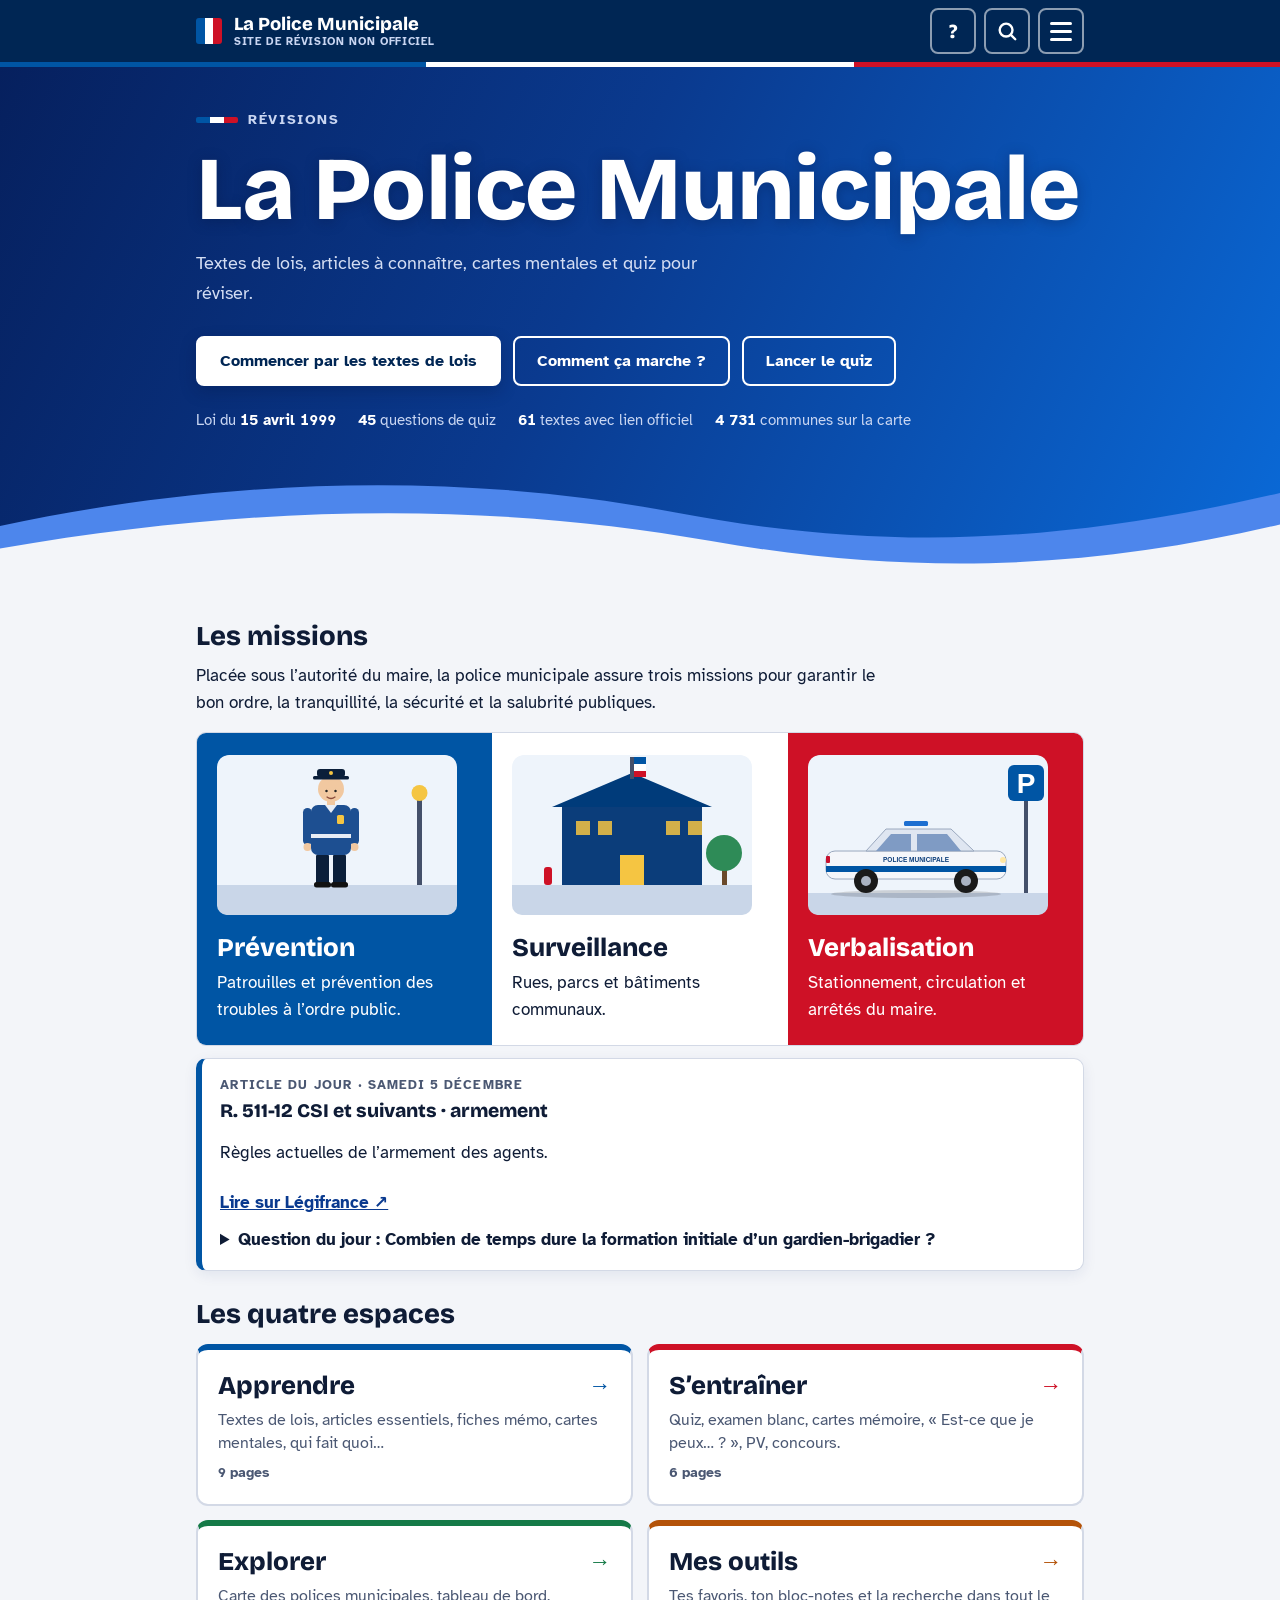
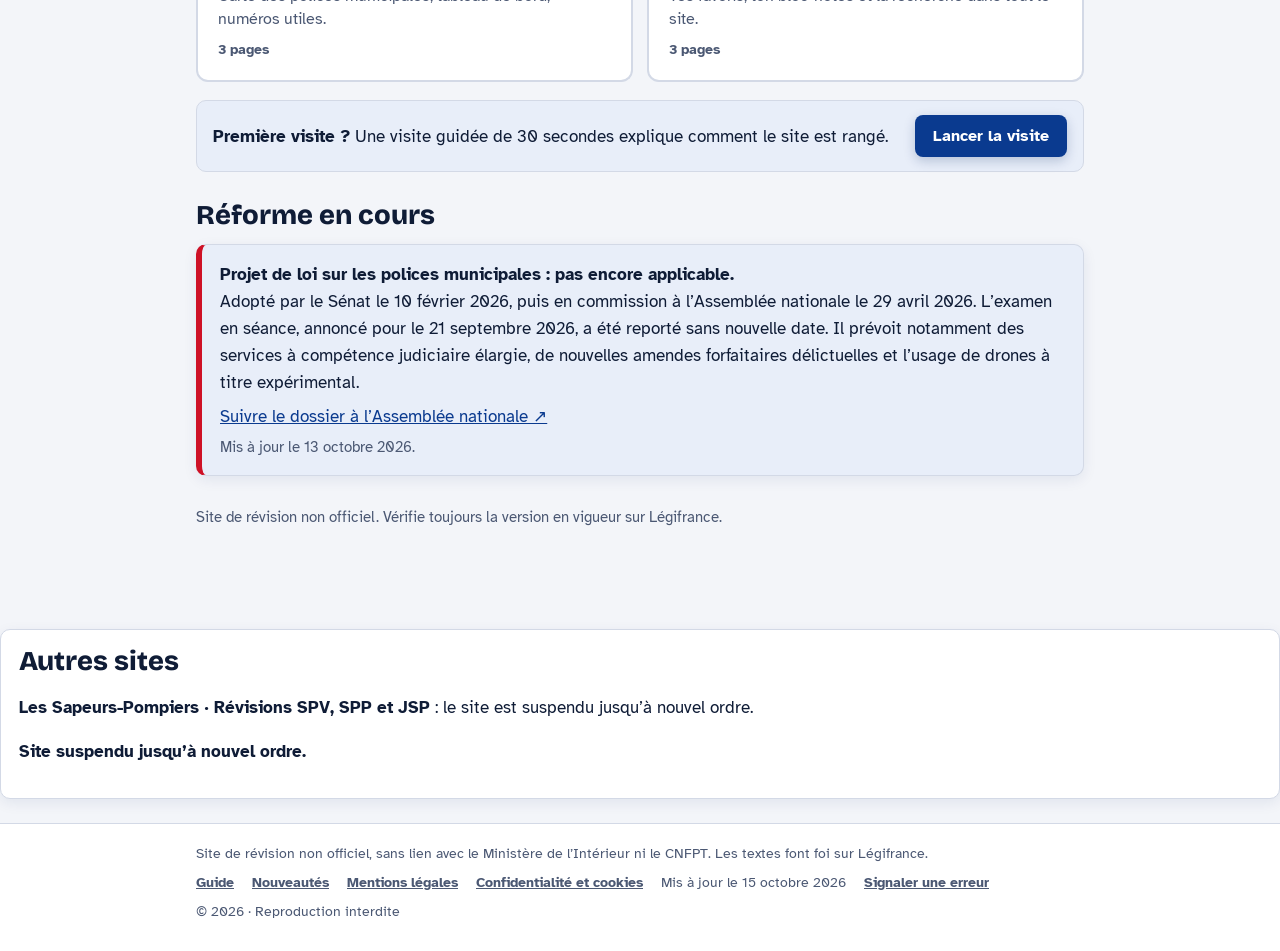
==== commit ccd77f62: "Essai gabarit : nom de la page dans le bandeau et petite vague en bas Co-Authored-By: Claude Haiku 5" ====
--- a/index.html
+++ b/index.html
@@ -659,4 +659,5 @@
   upd();
 })();
 </script>
+<script>document.querySelectorAll(".wrap.page").forEach(function(s){var h=s.querySelector(":scope > h2");if(h)s.setAttribute("data-title",h.textContent.trim());});</script>
 </body></html>
--- a/style.css
+++ b/style.css
@@ -1026,3 +1026,34 @@
 #pmTop.on{opacity:1;pointer-events:auto}
 @media (max-width:700px){#pmTop.on.low{opacity:.3}#pmTop.on.low:hover,#pmTop.on.low:focus-visible{opacity:1}}
 @media print{#pmRead,#pmTop{display:none!important}}
+
+/* ==== STYLE GABARIT (essai) : dégradé bleu, vague, boutons ==== */
+.hero{background:linear-gradient(115deg,#06205e 0%,#0a3a8f 45%,#0a6ad8 100%),var(--navy);position:relative;overflow:hidden}
+.hero::after{content:"";position:absolute;left:0;right:0;bottom:-1px;height:120px;background:url("data:image/svg+xml,%3Csvg%20xmlns='http://www.w3.org/2000/svg'%20viewBox='0%200%201440%20160'%20preserveAspectRatio='none'%3E%3Cpath%20d='M0,96%20C260,30%20520,24%20760,78%20C1000,132%201200,118%201440,52%20L1440,160%20L0,160Z'%20fill='%234d86ec'/%3E%3Cpath%20d='M0,126%20C300,64%20560,66%20800,116%20C1040,166%201240,150%201440,94%20L1440,160%20L0,160Z'%20fill='%23f3f5f9'/%3E%3C/svg%3E") center bottom/100% 100% no-repeat}
+@media (prefers-color-scheme:dark){:root:not([data-theme="light"]) .hero::after{background:url("data:image/svg+xml,%3Csvg%20xmlns='http://www.w3.org/2000/svg'%20viewBox='0%200%201440%20160'%20preserveAspectRatio='none'%3E%3Cpath%20d='M0,96%20C260,30%20520,24%20760,78%20C1000,132%201200,118%201440,52%20L1440,160%20L0,160Z'%20fill='%232d5fc4'/%3E%3Cpath%20d='M0,126%20C300,64%20560,66%20800,116%20C1040,166%201240,150%201440,94%20L1440,160%20L0,160Z'%20fill='%230a1222'/%3E%3C/svg%3E") center bottom/100% 100% no-repeat}}
+:root[data-theme="dark"] .hero::after{background:url("data:image/svg+xml,%3Csvg%20xmlns='http://www.w3.org/2000/svg'%20viewBox='0%200%201440%20160'%20preserveAspectRatio='none'%3E%3Cpath%20d='M0,96%20C260,30%20520,24%20760,78%20C1000,132%201200,118%201440,52%20L1440,160%20L0,160Z'%20fill='%232d5fc4'/%3E%3Cpath%20d='M0,126%20C300,64%20560,66%20800,116%20C1040,166%201240,150%201440,94%20L1440,160%20L0,160Z'%20fill='%230a1222'/%3E%3C/svg%3E") center bottom/100% 100% no-repeat}
+.hero-in{position:relative;z-index:1}
+.hero h1{text-shadow:0 2px 14px rgba(0,20,60,.35)}
+.btn.p{box-shadow:0 6px 16px rgba(0,20,60,.25)}
+.btn.p:hover{background:#eef4ff}
+.btn.s{border-color:#fff}
+.hero-in{padding-bottom:140px}
+/* Bande bleu-rouge sous l'accueil retirée à la demande ; l'en-tête garde le tricolore. */
+.flagline{display:none}
+
+/* ==== STYLE GABARIT : bandeaux des pages en dégradé bleu, titre dedans, petite vague en bas ==== */
+.wrap.page::before,.wrap.page.hub::before{content:attr(data-title);display:flex;align-items:flex-end;aspect-ratio:auto;min-height:150px;box-sizing:border-box;padding:24px 28px 40px;color:#fff;font:800 clamp(1.7rem,4vw,2.4rem)/1.1 "Bricolage Grotesque","Arial Narrow",sans-serif;text-shadow:0 2px 12px rgba(0,20,60,.35);background:url("data:image/svg+xml,%3Csvg%20xmlns='http://www.w3.org/2000/svg'%20viewBox='0%200%201440%2040'%20preserveAspectRatio='none'%3E%3Cpath%20d='M0,22%20C240,0%20480,0%20720,18%20C960,36%201200,34%201440,10%20L1440,40%20L0,40Z'%20fill='%23f3f5f9'/%3E%3C/svg%3E") center bottom/100% 24px no-repeat,linear-gradient(115deg,#06205e 0%,#0a3a8f 45%,#0a6ad8 100%);border-radius:14px 14px 0 0}
+.wrap.page:not([data-title])::before{display:none}
+.wrap.page[data-title] > h2{position:absolute;width:1px;height:1px;overflow:hidden;clip:rect(0 0 0 0);white-space:nowrap}
+:root[data-theme="dark"] .wrap.page::before,:root[data-theme="dark"] .wrap.page.hub::before{background:url("data:image/svg+xml,%3Csvg%20xmlns='http://www.w3.org/2000/svg'%20viewBox='0%200%201440%2040'%20preserveAspectRatio='none'%3E%3Cpath%20d='M0,22%20C240,0%20480,0%20720,18%20C960,36%201200,34%201440,10%20L1440,40%20L0,40Z'%20fill='%230a1222'/%3E%3C/svg%3E") center bottom/100% 24px no-repeat,linear-gradient(115deg,#06152f 0%,#0a2a66 45%,#0a4fa8 100%)}
+@media (prefers-color-scheme:dark){:root:not([data-theme="light"]) .wrap.page::before,:root:not([data-theme="light"]) .wrap.page.hub::before{background:url("data:image/svg+xml,%3Csvg%20xmlns='http://www.w3.org/2000/svg'%20viewBox='0%200%201440%2040'%20preserveAspectRatio='none'%3E%3Cpath%20d='M0,22%20C240,0%20480,0%20720,18%20C960,36%201200,34%201440,10%20L1440,40%20L0,40Z'%20fill='%230a1222'/%3E%3C/svg%3E") center bottom/100% 24px no-repeat,linear-gradient(115deg,#06152f 0%,#0a2a66 45%,#0a4fa8 100%)}}
+
+/* Boutons d'action : bleu plein, coins arrondis, ombre légère */
+.go:not(.ghost){border-color:transparent;border-radius:8px;font-weight:700;box-shadow:0 4px 12px rgba(10,40,100,.22)}
+.go:not(.ghost):hover{filter:brightness(1.12)}
+
+/* Cartes : ombre douce et léger relief au survol */
+.box,.tile,.card,.cards > *{box-shadow:0 4px 14px rgba(10,40,100,.08)}
+.tile{transition:transform .18s,box-shadow .18s}
+.tile:hover{transform:translateY(-2px);box-shadow:0 10px 24px rgba(10,40,100,.14)}
+@media (prefers-reduced-motion:reduce){.tile{transition:none}.tile:hover{transform:none}}
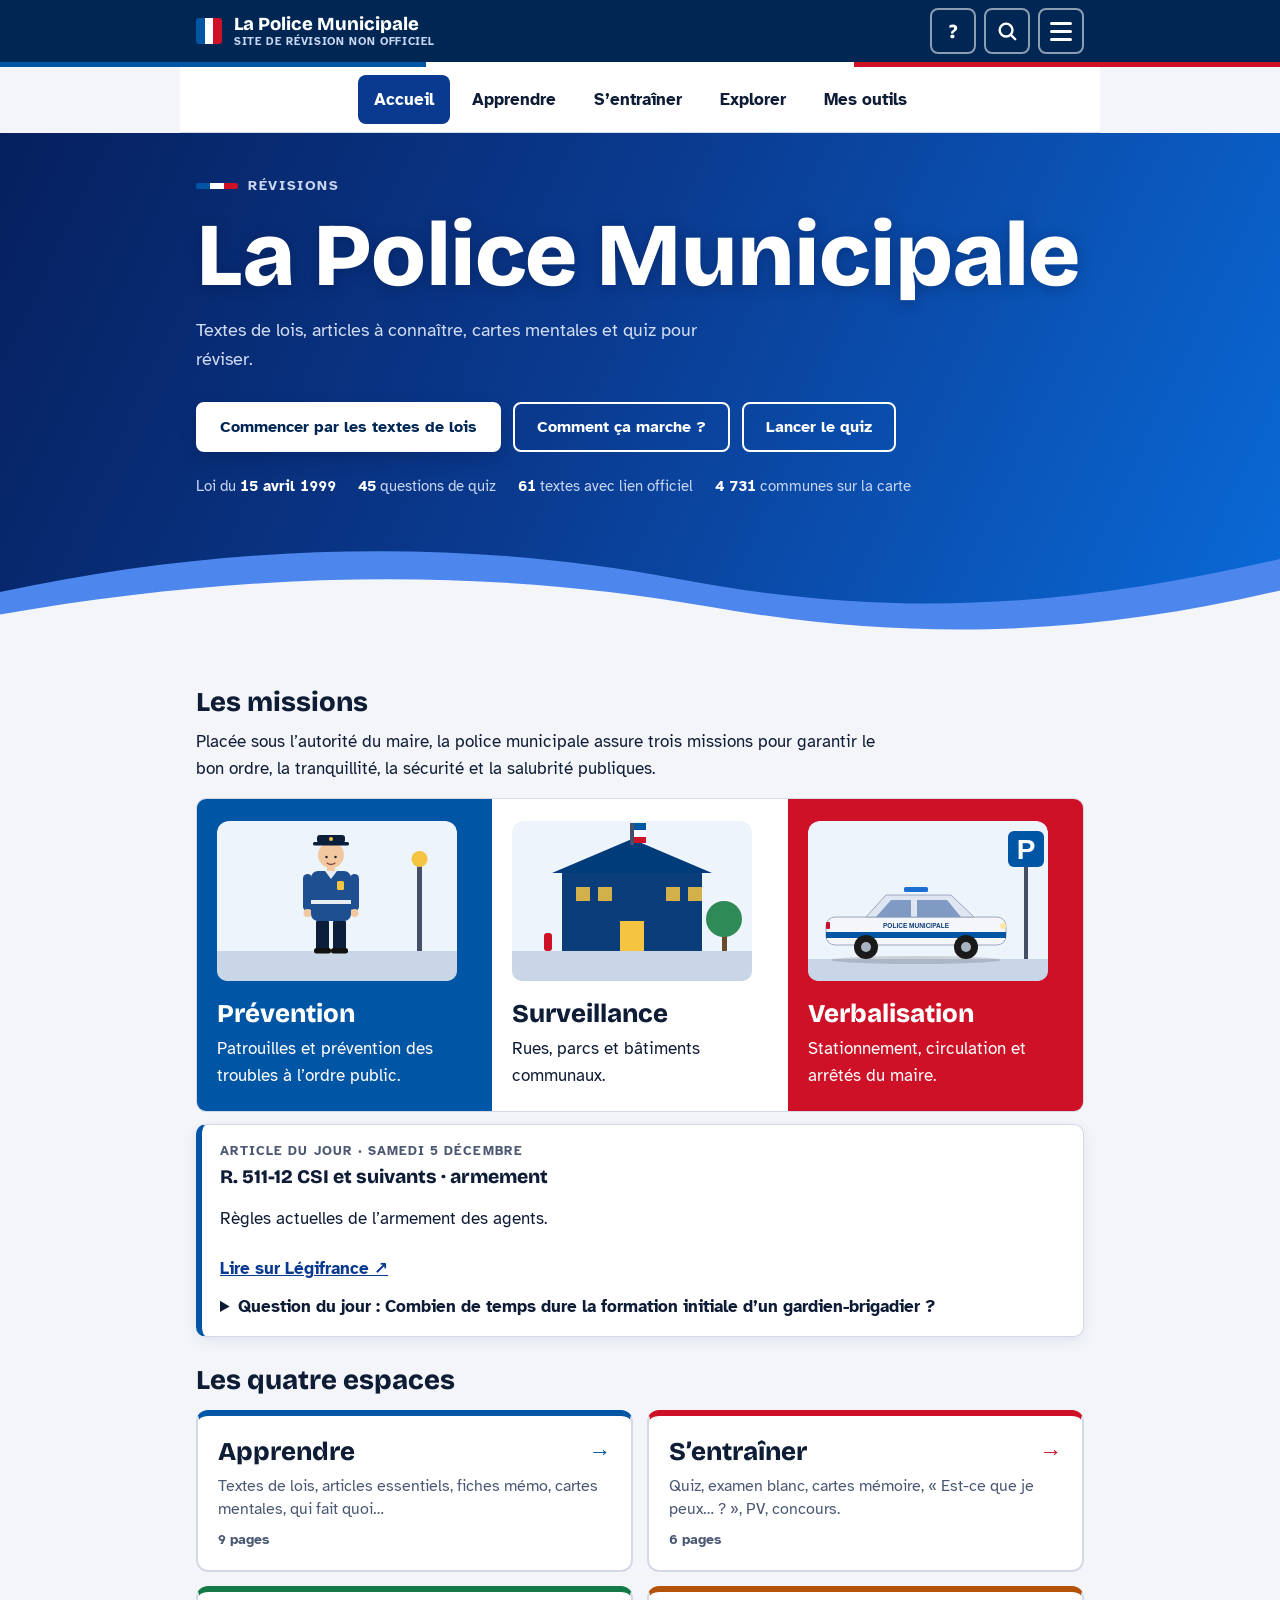
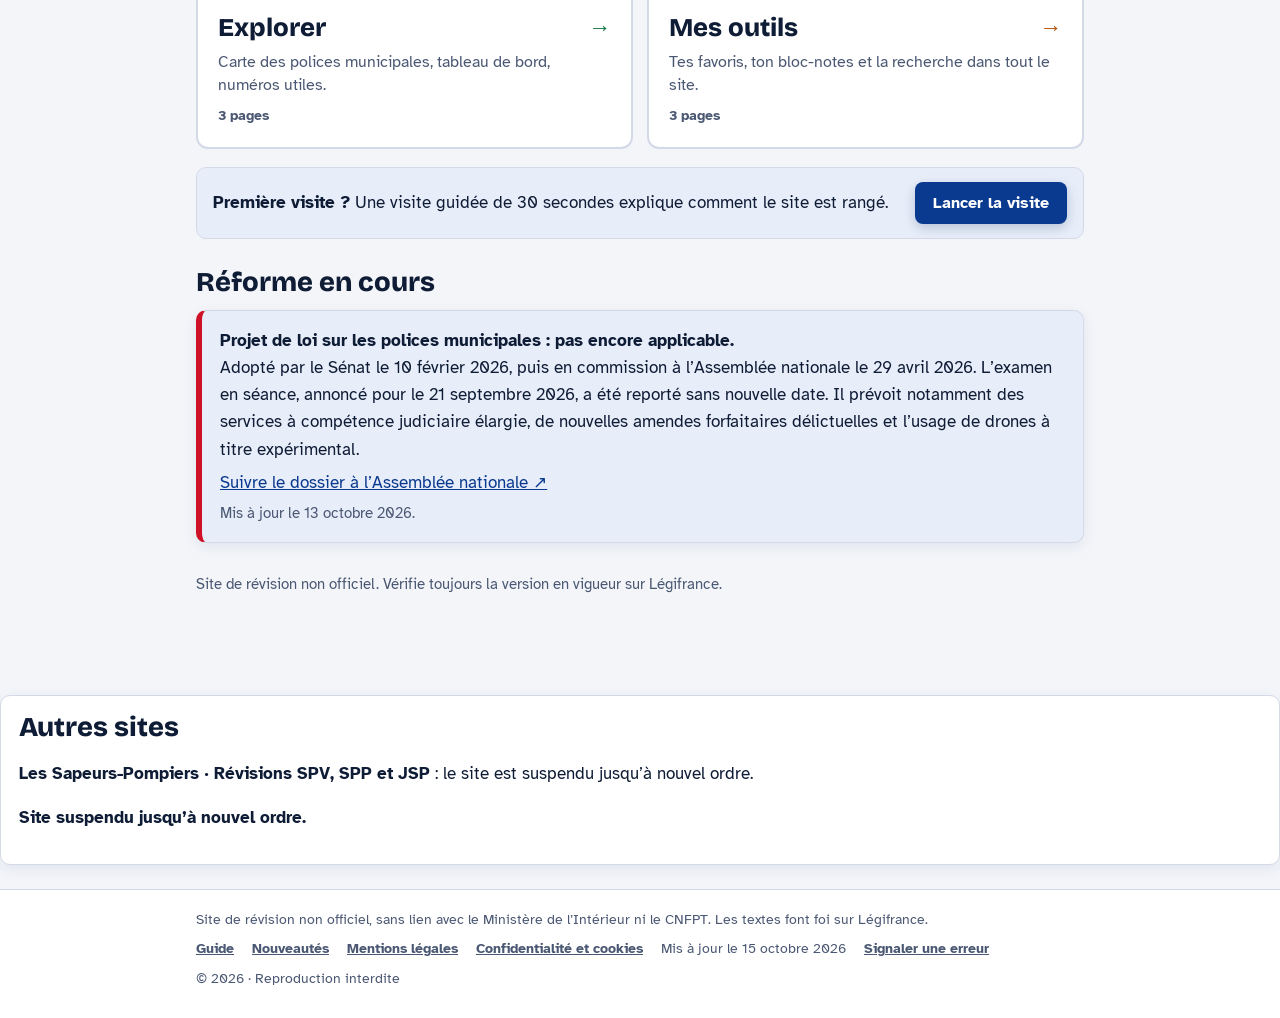
==== commit 9da6d031: "Navigation : rubriques toujours visibles et pages listées dans le menu - Barre de rubriques sous le " ====
--- a/index.html
+++ b/index.html
@@ -52,6 +52,13 @@
 <b>Taille du texte</b><div class="seg"><button type="button" id="sizeDown" aria-label="Réduire le texte">A−</button><span id="sizeVal">100 %</span><button type="button" id="sizeUp" aria-label="Agrandir le texte">A+</button></div></div>
 </nav>
 </header>
+<nav class="qnav" aria-label="Rubriques principales">
+<a href="#accueil" data-go="accueil" data-t="accueil" aria-current="page">Accueil</a>
+<a href="#g-apprendre" data-go="g-apprendre" data-t="g-apprendre">Apprendre</a>
+<a href="#g-entrainer" data-go="g-entrainer" data-t="g-entrainer">S’entraîner</a>
+<a href="#g-explorer" data-go="g-explorer" data-t="g-explorer">Explorer</a>
+<a href="#g-outils" data-go="g-outils" data-t="g-outils">Mes outils</a>
+</nav>
 
 <main id="main" tabindex="-1">
 <section id="accueil">
--- a/style.css
+++ b/style.css
@@ -1041,12 +1041,12 @@
 /* Bande bleu-rouge sous l'accueil retirée à la demande ; l'en-tête garde le tricolore. */
 .flagline{display:none}
 
-/* ==== STYLE GABARIT : bandeaux des pages en dégradé bleu, titre dedans, petite vague en bas ==== */
-.wrap.page::before,.wrap.page.hub::before{content:attr(data-title);display:flex;align-items:flex-end;aspect-ratio:auto;min-height:150px;box-sizing:border-box;padding:24px 28px 40px;color:#fff;font:800 clamp(1.7rem,4vw,2.4rem)/1.1 "Bricolage Grotesque","Arial Narrow",sans-serif;text-shadow:0 2px 12px rgba(0,20,60,.35);background:url("data:image/svg+xml,%3Csvg%20xmlns='http://www.w3.org/2000/svg'%20viewBox='0%200%201440%2040'%20preserveAspectRatio='none'%3E%3Cpath%20d='M0,22%20C240,0%20480,0%20720,18%20C960,36%201200,34%201440,10%20L1440,40%20L0,40Z'%20fill='%23f3f5f9'/%3E%3C/svg%3E") center bottom/100% 24px no-repeat,linear-gradient(115deg,#06205e 0%,#0a3a8f 45%,#0a6ad8 100%);border-radius:14px 14px 0 0}
+/* ==== STYLE GABARIT : bandeaux des pages en dégradé bleu, titre dedans (sans vague) ==== */
+.wrap.page::before,.wrap.page.hub::before{content:attr(data-title);display:flex;align-items:flex-end;aspect-ratio:auto;min-height:150px;box-sizing:border-box;padding:24px 28px 32px;color:#fff;font:800 clamp(1.7rem,4vw,2.4rem)/1.1 "Bricolage Grotesque","Arial Narrow",sans-serif;text-shadow:0 2px 12px rgba(0,20,60,.35);background:linear-gradient(115deg,#06205e 0%,#0a3a8f 45%,#0a6ad8 100%);border-radius:14px 14px 0 0}
 .wrap.page:not([data-title])::before{display:none}
 .wrap.page[data-title] > h2{position:absolute;width:1px;height:1px;overflow:hidden;clip:rect(0 0 0 0);white-space:nowrap}
-:root[data-theme="dark"] .wrap.page::before,:root[data-theme="dark"] .wrap.page.hub::before{background:url("data:image/svg+xml,%3Csvg%20xmlns='http://www.w3.org/2000/svg'%20viewBox='0%200%201440%2040'%20preserveAspectRatio='none'%3E%3Cpath%20d='M0,22%20C240,0%20480,0%20720,18%20C960,36%201200,34%201440,10%20L1440,40%20L0,40Z'%20fill='%230a1222'/%3E%3C/svg%3E") center bottom/100% 24px no-repeat,linear-gradient(115deg,#06152f 0%,#0a2a66 45%,#0a4fa8 100%)}
-@media (prefers-color-scheme:dark){:root:not([data-theme="light"]) .wrap.page::before,:root:not([data-theme="light"]) .wrap.page.hub::before{background:url("data:image/svg+xml,%3Csvg%20xmlns='http://www.w3.org/2000/svg'%20viewBox='0%200%201440%2040'%20preserveAspectRatio='none'%3E%3Cpath%20d='M0,22%20C240,0%20480,0%20720,18%20C960,36%201200,34%201440,10%20L1440,40%20L0,40Z'%20fill='%230a1222'/%3E%3C/svg%3E") center bottom/100% 24px no-repeat,linear-gradient(115deg,#06152f 0%,#0a2a66 45%,#0a4fa8 100%)}}
+:root[data-theme="dark"] .wrap.page::before,:root[data-theme="dark"] .wrap.page.hub::before{background:linear-gradient(115deg,#06152f 0%,#0a2a66 45%,#0a4fa8 100%)}
+@media (prefers-color-scheme:dark){:root:not([data-theme="light"]) .wrap.page::before,:root:not([data-theme="light"]) .wrap.page.hub::before{background:linear-gradient(115deg,#06152f 0%,#0a2a66 45%,#0a4fa8 100%)}}
 
 /* Boutons d'action : bleu plein, coins arrondis, ombre légère */
 .go:not(.ghost){border-color:transparent;border-radius:8px;font-weight:700;box-shadow:0 4px 12px rgba(10,40,100,.22)}
@@ -1057,3 +1057,18 @@
 .tile{transition:transform .18s,box-shadow .18s}
 .tile:hover{transform:translateY(-2px);box-shadow:0 10px 24px rgba(10,40,100,.14)}
 @media (prefers-reduced-motion:reduce){.tile{transition:none}.tile:hover{transform:none}}
+
+/* Téléphone : bandeau pleine largeur, sans coins arrondis */
+@media (max-width:700px){.wrap.page::before,.wrap.page.hub::before{border-radius:0}}
+
+/* Barre de rubriques toujours visible : on arrive à tout en un clic, sans ouvrir le menu. */
+.qnav{background:var(--card);border-bottom:1px solid var(--line);position:relative;z-index:1}
+.qnav{display:flex;flex-wrap:wrap;justify-content:center;gap:6px;max-width:920px;margin:0 auto;padding:8px 12px}
+.qnav a{padding:9px 14px;border-radius:8px;border:2px solid transparent;font-weight:700;color:var(--ink);text-decoration:none;white-space:nowrap}
+.qnav a:hover{background:var(--tint)}
+.qnav a[aria-current=page]{background:var(--blue);color:#fff}
+.qnav :focus-visible{outline:3px solid var(--red);outline-offset:2px}
+/* Menu : pages listées sous chaque rubrique. */
+.dd-sub{display:flex;flex-direction:column;margin:0 0 8px 14px;padding-left:8px;border-left:2px solid var(--line)}
+.dd-sub a{padding:7px 12px;font-weight:400;font-size:.95rem}
+@media (max-width:640px){.qnav{gap:4px;padding:6px 8px}.qnav a{padding:8px 10px;font-size:.92rem}}
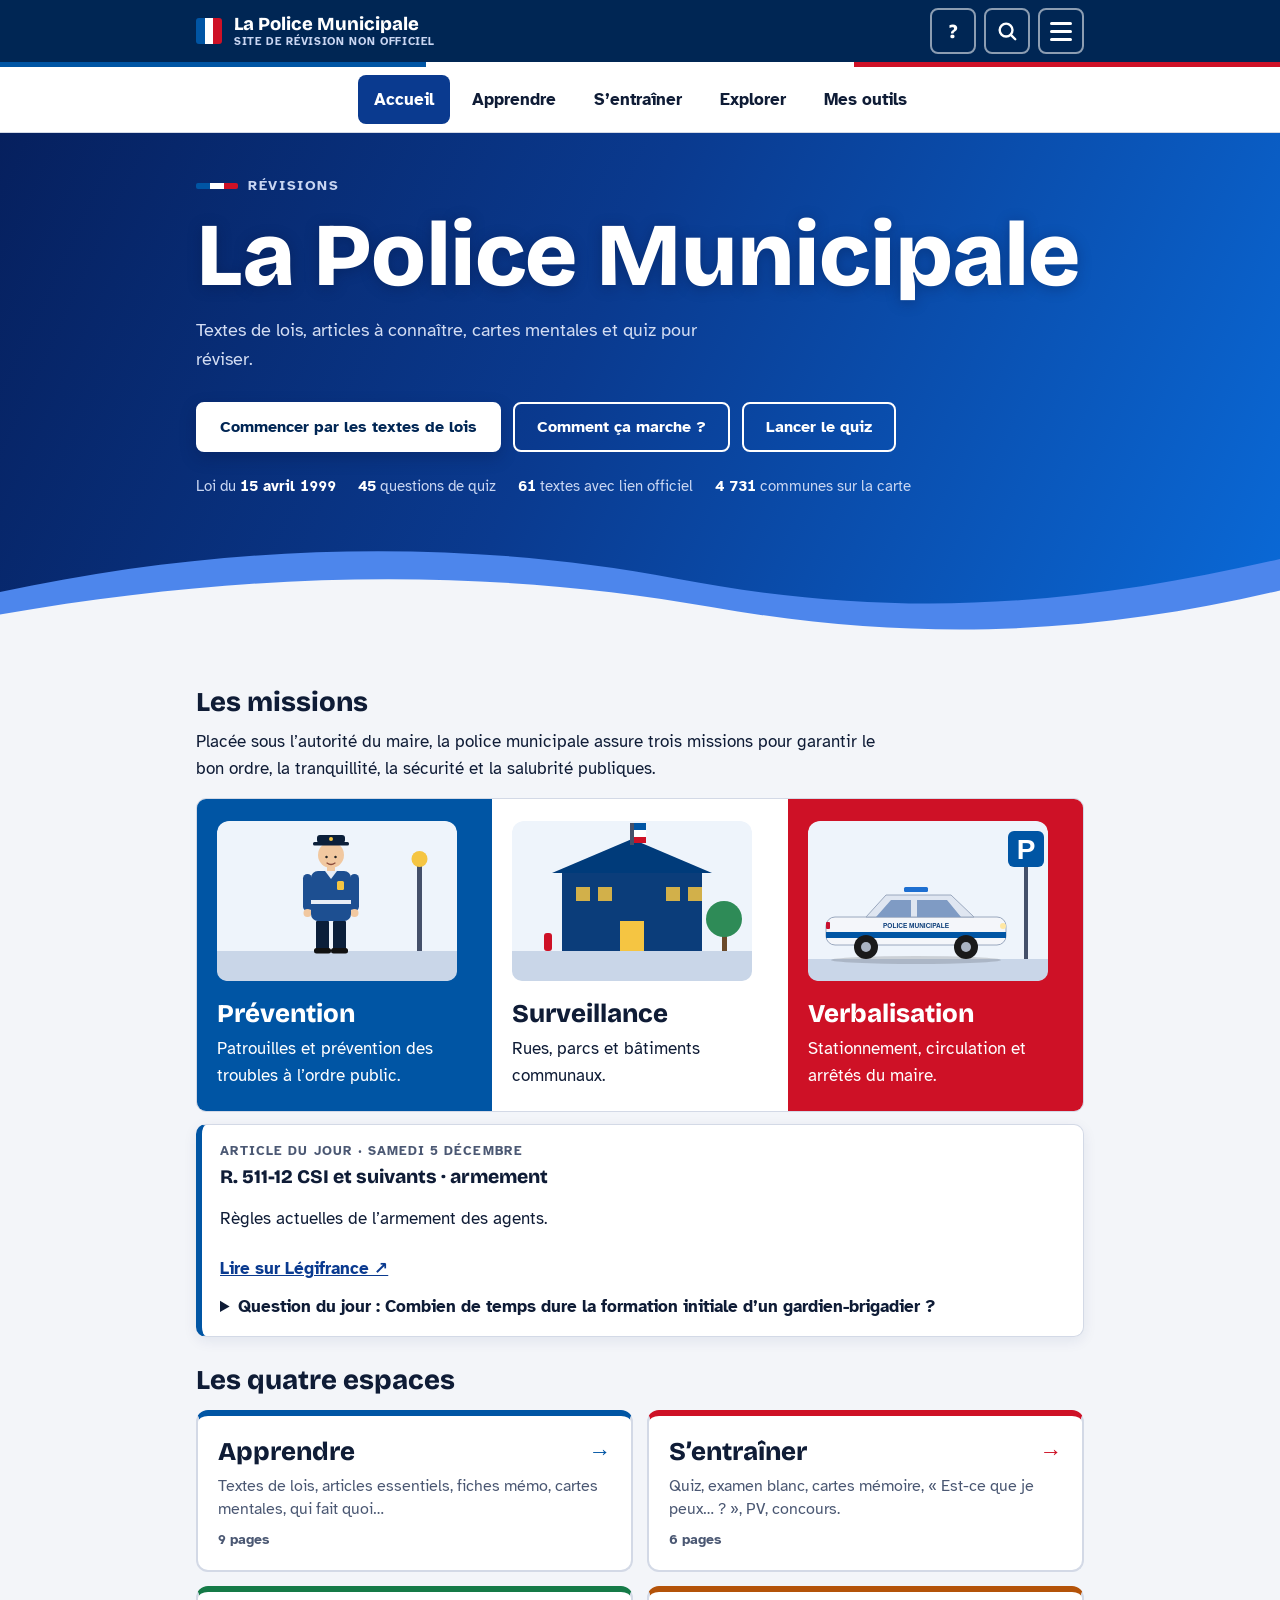
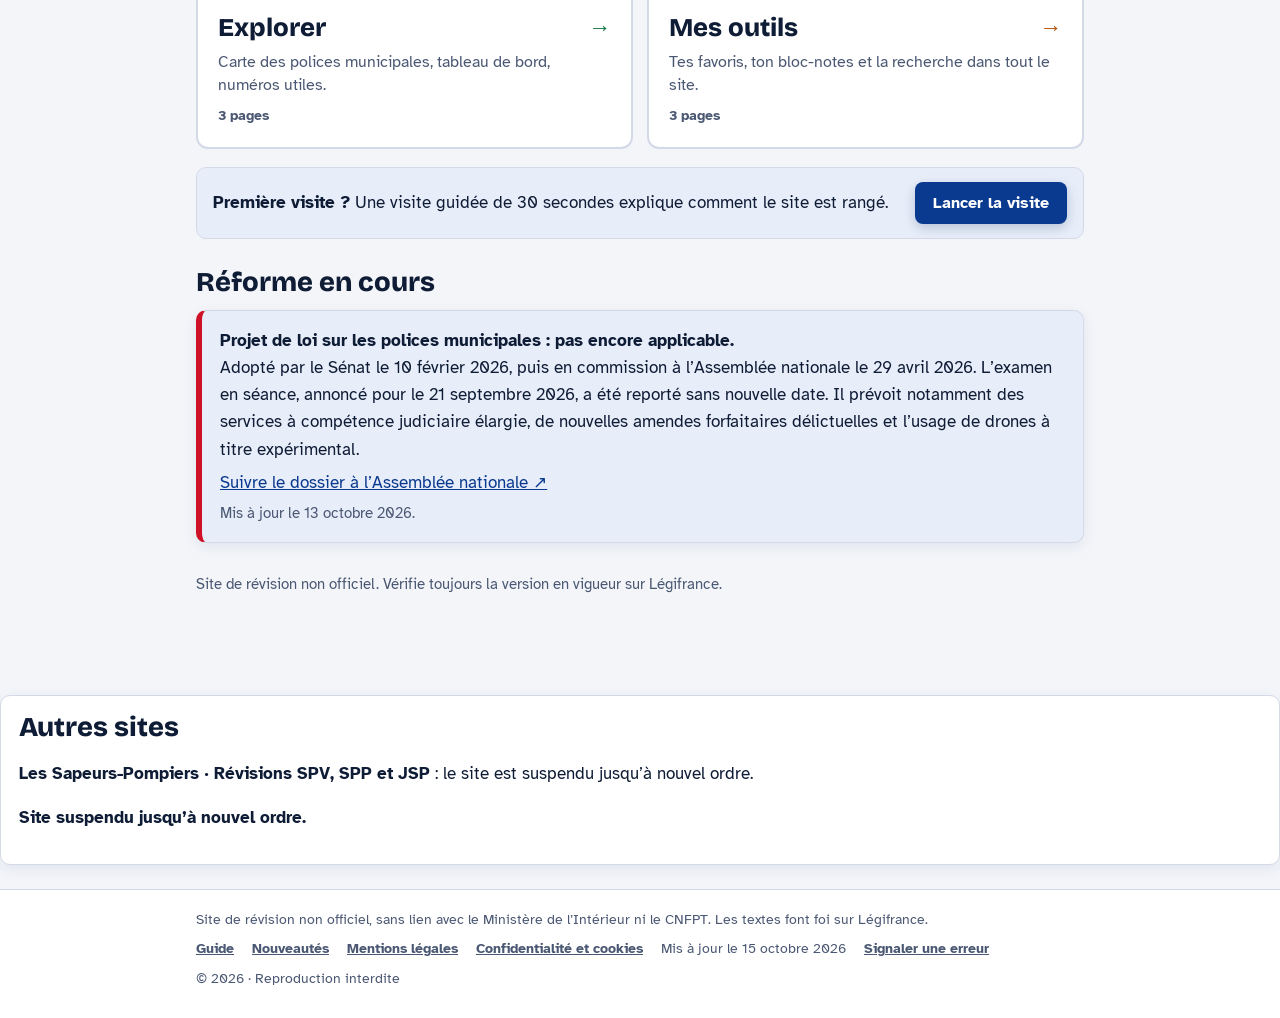
==== commit 9702967c: "Barre de rubriques : fond pleine largeur, contraste en mode sombre, cache forcé - Fond de la barre s" ====
--- a/index.html
+++ b/index.html
@@ -25,7 +25,7 @@
 <link rel="icon" type="image/png" href="favicon.png" sizes="192x192">
 <link rel="apple-touch-icon" href="apple-touch-icon.png">
 <script type="application/ld+json">{"@context":"https://schema.org","@type":"WebSite","name":"La Police Municipale","alternateName":["Réviser la police municipale"],"url":"https://altar037-ux.github.io/","inLanguage":"fr","description":"Réviser la police municipale : lois et articles avec liens Légifrance, fiches, cartes mentales, quiz, examen blanc et concours de gardien-brigadier."}</script>
-<link rel="stylesheet" href="style.css">
+<link rel="stylesheet" href="style.css?v=3">
 </head>
 <body>
 
@@ -644,7 +644,7 @@
 </section>
 </main>
 <footer class="sitefoot"><div><p>Site de révision non officiel, sans lien avec le Ministère de l’Intérieur ni le CNFPT. Les textes font foi sur Légifrance.</p><a href="#guide" data-go="guide">Guide</a><a href="nouveautes/">Nouveautés</a><a href="#legal" data-go="legal">Mentions légales</a><a href="#legal" data-go="legal">Confidentialité et cookies</a><span>Mis à jour le 15 octobre 2026</span><a href="mailto:altar037.development@gmail.com?subject=Signalement%20-%20La%20Police%20Municipale">Signaler une erreur</a><span>© 2026 · Reproduction interdite</span></div></footer>
-<script src="app.js"></script>
+<script src="app.js?v=3"></script>
 
 <div id="pmRead" aria-hidden="true"></div>
 <button type="button" id="pmTop" aria-label="Revenir en haut de la page">↑ Haut de page</button>
--- a/style.css
+++ b/style.css
@@ -1063,10 +1063,10 @@
 
 /* Barre de rubriques toujours visible : on arrive à tout en un clic, sans ouvrir le menu. */
 .qnav{background:var(--card);border-bottom:1px solid var(--line);position:relative;z-index:1}
-.qnav{display:flex;flex-wrap:wrap;justify-content:center;gap:6px;max-width:920px;margin:0 auto;padding:8px 12px}
+.qnav{display:flex;flex-wrap:wrap;justify-content:center;gap:6px;padding:8px 12px}
 .qnav a{padding:9px 14px;border-radius:8px;border:2px solid transparent;font-weight:700;color:var(--ink);text-decoration:none;white-space:nowrap}
 .qnav a:hover{background:var(--tint)}
-.qnav a[aria-current=page]{background:var(--blue);color:#fff}
+.qnav a[aria-current=page]{background:var(--blue);color:var(--on-btn,#fff)}
 .qnav :focus-visible{outline:3px solid var(--red);outline-offset:2px}
 /* Menu : pages listées sous chaque rubrique. */
 .dd-sub{display:flex;flex-direction:column;margin:0 0 8px 14px;padding-left:8px;border-left:2px solid var(--line)}
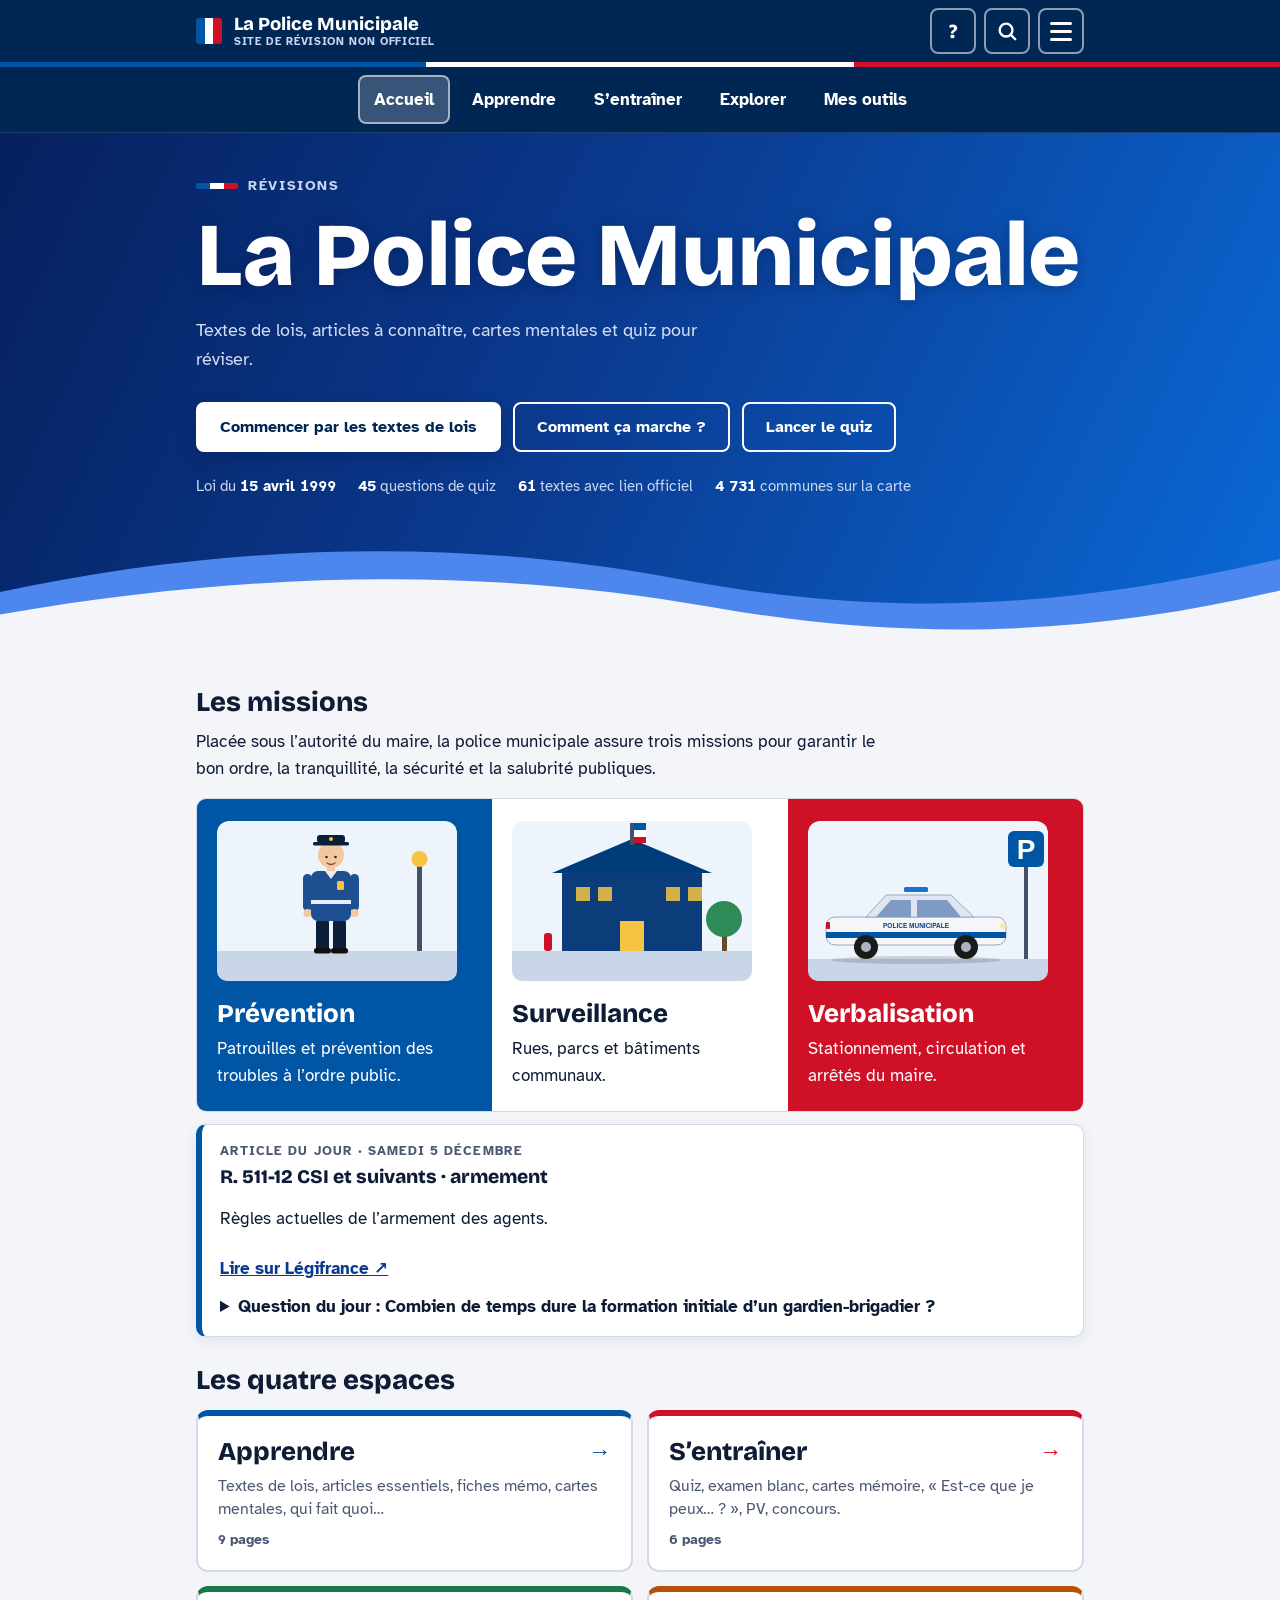
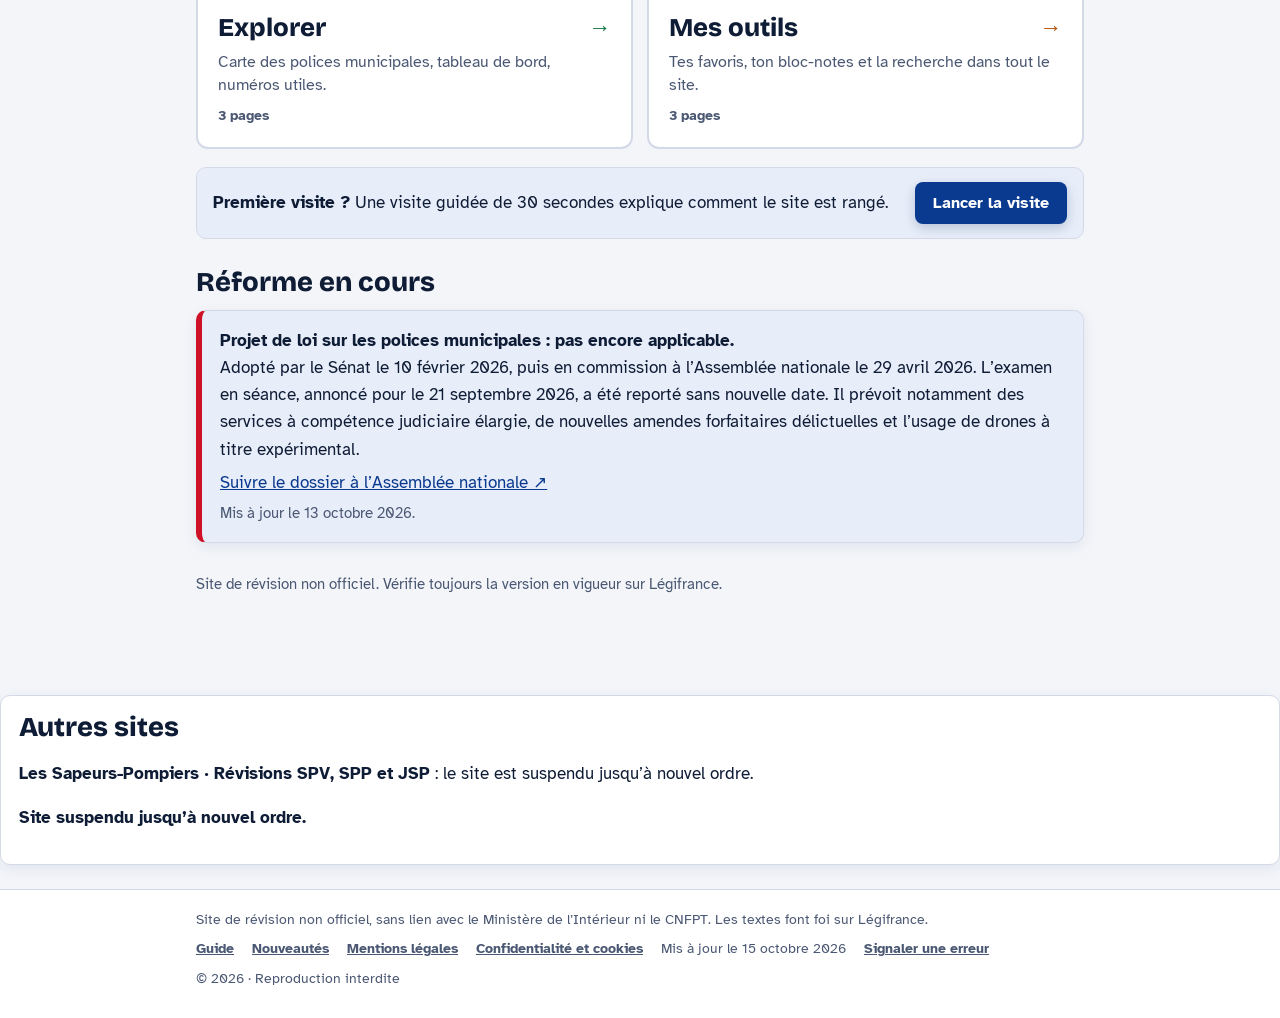
==== commit eb9b4b9f: "Barre de rubriques en bleu et blanc ; menu sans liste de pages - Barre de rubriques dans le bleu de " ====
--- a/index.html
+++ b/index.html
@@ -25,7 +25,7 @@
 <link rel="icon" type="image/png" href="favicon.png" sizes="192x192">
 <link rel="apple-touch-icon" href="apple-touch-icon.png">
 <script type="application/ld+json">{"@context":"https://schema.org","@type":"WebSite","name":"La Police Municipale","alternateName":["Réviser la police municipale"],"url":"https://altar037-ux.github.io/","inLanguage":"fr","description":"Réviser la police municipale : lois et articles avec liens Légifrance, fiches, cartes mentales, quiz, examen blanc et concours de gardien-brigadier."}</script>
-<link rel="stylesheet" href="style.css?v=3">
+<link rel="stylesheet" href="style.css?v=4">
 </head>
 <body>
 
@@ -644,7 +644,7 @@
 </section>
 </main>
 <footer class="sitefoot"><div><p>Site de révision non officiel, sans lien avec le Ministère de l’Intérieur ni le CNFPT. Les textes font foi sur Légifrance.</p><a href="#guide" data-go="guide">Guide</a><a href="nouveautes/">Nouveautés</a><a href="#legal" data-go="legal">Mentions légales</a><a href="#legal" data-go="legal">Confidentialité et cookies</a><span>Mis à jour le 15 octobre 2026</span><a href="mailto:altar037.development@gmail.com?subject=Signalement%20-%20La%20Police%20Municipale">Signaler une erreur</a><span>© 2026 · Reproduction interdite</span></div></footer>
-<script src="app.js?v=3"></script>
+<script src="app.js?v=4"></script>
 
 <div id="pmRead" aria-hidden="true"></div>
 <button type="button" id="pmTop" aria-label="Revenir en haut de la page">↑ Haut de page</button>
--- a/style.css
+++ b/style.css
@@ -1061,14 +1061,10 @@
 /* Téléphone : bandeau pleine largeur, sans coins arrondis */
 @media (max-width:700px){.wrap.page::before,.wrap.page.hub::before{border-radius:0}}
 
-/* Barre de rubriques toujours visible : on arrive à tout en un clic, sans ouvrir le menu. */
-.qnav{background:var(--card);border-bottom:1px solid var(--line);position:relative;z-index:1}
-.qnav{display:flex;flex-wrap:wrap;justify-content:center;gap:6px;padding:8px 12px}
-.qnav a{padding:9px 14px;border-radius:8px;border:2px solid transparent;font-weight:700;color:var(--ink);text-decoration:none;white-space:nowrap}
-.qnav a:hover{background:var(--tint)}
-.qnav a[aria-current=page]{background:var(--blue);color:var(--on-btn,#fff)}
-.qnav :focus-visible{outline:3px solid var(--red);outline-offset:2px}
-/* Menu : pages listées sous chaque rubrique. */
-.dd-sub{display:flex;flex-direction:column;margin:0 0 8px 14px;padding-left:8px;border-left:2px solid var(--line)}
-.dd-sub a{padding:7px 12px;font-weight:400;font-size:.95rem}
+/* Barre de rubriques : même bleu que l'en-tête, texte blanc, accès direct sans ouvrir le menu. */
+.qnav{background:var(--navy);border-bottom:1px solid rgba(255,255,255,.12);position:relative;z-index:1;display:flex;flex-wrap:wrap;justify-content:center;gap:6px;padding:8px 12px}
+.qnav a{padding:9px 14px;border-radius:8px;border:2px solid transparent;font-weight:700;color:#fff;text-decoration:none;white-space:nowrap}
+.qnav a:hover{background:rgba(255,255,255,.12)}
+.qnav a[aria-current=page]{background:rgba(255,255,255,.22);border-color:rgba(255,255,255,.55)}
+.qnav :focus-visible{outline:3px solid #fff;outline-offset:2px}
 @media (max-width:640px){.qnav{gap:4px;padding:6px 8px}.qnav a{padding:8px 10px;font-size:.92rem}}
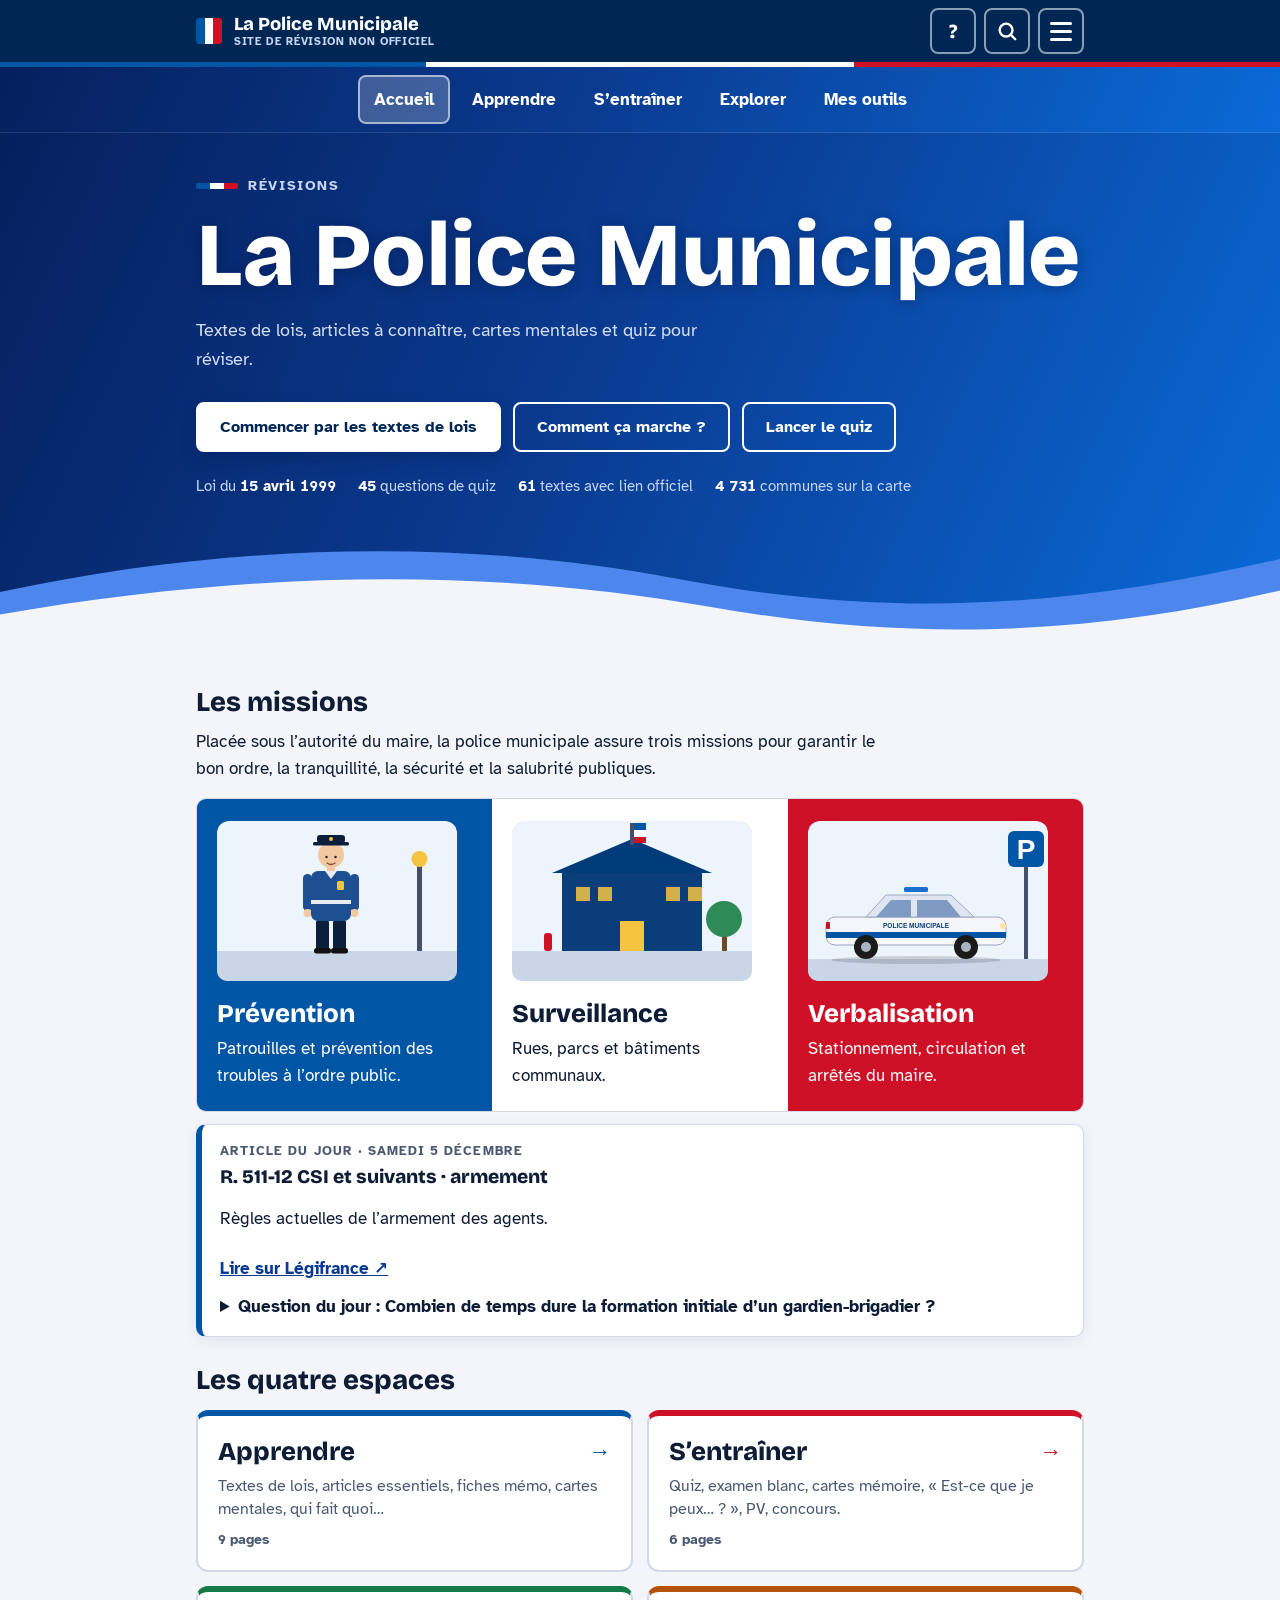
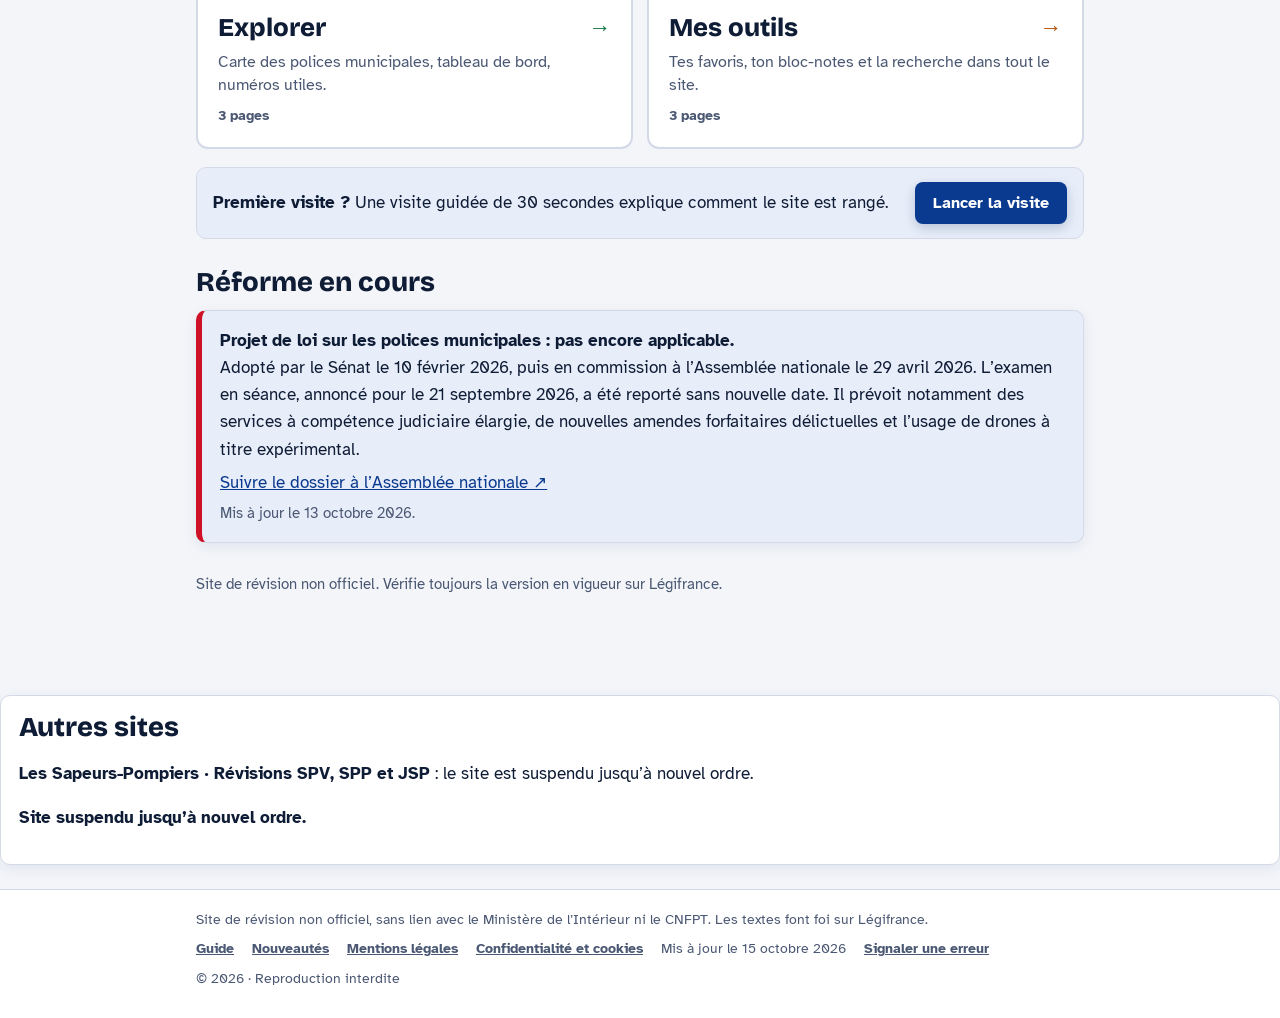
==== commit 24dfc3b4: "Barre de rubriques : même dégradé bleu que le bas de l'accueil Co-Authored-By: Claude Haiku 5.5 <nor" ====
--- a/index.html
+++ b/index.html
@@ -25,7 +25,7 @@
 <link rel="icon" type="image/png" href="favicon.png" sizes="192x192">
 <link rel="apple-touch-icon" href="apple-touch-icon.png">
 <script type="application/ld+json">{"@context":"https://schema.org","@type":"WebSite","name":"La Police Municipale","alternateName":["Réviser la police municipale"],"url":"https://altar037-ux.github.io/","inLanguage":"fr","description":"Réviser la police municipale : lois et articles avec liens Légifrance, fiches, cartes mentales, quiz, examen blanc et concours de gardien-brigadier."}</script>
-<link rel="stylesheet" href="style.css?v=4">
+<link rel="stylesheet" href="style.css?v=5">
 </head>
 <body>
 
@@ -644,7 +644,7 @@
 </section>
 </main>
 <footer class="sitefoot"><div><p>Site de révision non officiel, sans lien avec le Ministère de l’Intérieur ni le CNFPT. Les textes font foi sur Légifrance.</p><a href="#guide" data-go="guide">Guide</a><a href="nouveautes/">Nouveautés</a><a href="#legal" data-go="legal">Mentions légales</a><a href="#legal" data-go="legal">Confidentialité et cookies</a><span>Mis à jour le 15 octobre 2026</span><a href="mailto:altar037.development@gmail.com?subject=Signalement%20-%20La%20Police%20Municipale">Signaler une erreur</a><span>© 2026 · Reproduction interdite</span></div></footer>
-<script src="app.js?v=4"></script>
+<script src="app.js?v=5"></script>
 
 <div id="pmRead" aria-hidden="true"></div>
 <button type="button" id="pmTop" aria-label="Revenir en haut de la page">↑ Haut de page</button>
--- a/style.css
+++ b/style.css
@@ -1062,7 +1062,7 @@
 @media (max-width:700px){.wrap.page::before,.wrap.page.hub::before{border-radius:0}}
 
 /* Barre de rubriques : même bleu que l'en-tête, texte blanc, accès direct sans ouvrir le menu. */
-.qnav{background:var(--navy);border-bottom:1px solid rgba(255,255,255,.12);position:relative;z-index:1;display:flex;flex-wrap:wrap;justify-content:center;gap:6px;padding:8px 12px}
+.qnav{background:linear-gradient(115deg,#06205e 0%,#0a3a8f 45%,#0a6ad8 100%);border-bottom:1px solid rgba(255,255,255,.12);position:relative;z-index:1;display:flex;flex-wrap:wrap;justify-content:center;gap:6px;padding:8px 12px}
 .qnav a{padding:9px 14px;border-radius:8px;border:2px solid transparent;font-weight:700;color:#fff;text-decoration:none;white-space:nowrap}
 .qnav a:hover{background:rgba(255,255,255,.12)}
 .qnav a[aria-current=page]{background:rgba(255,255,255,.22);border-color:rgba(255,255,255,.55)}
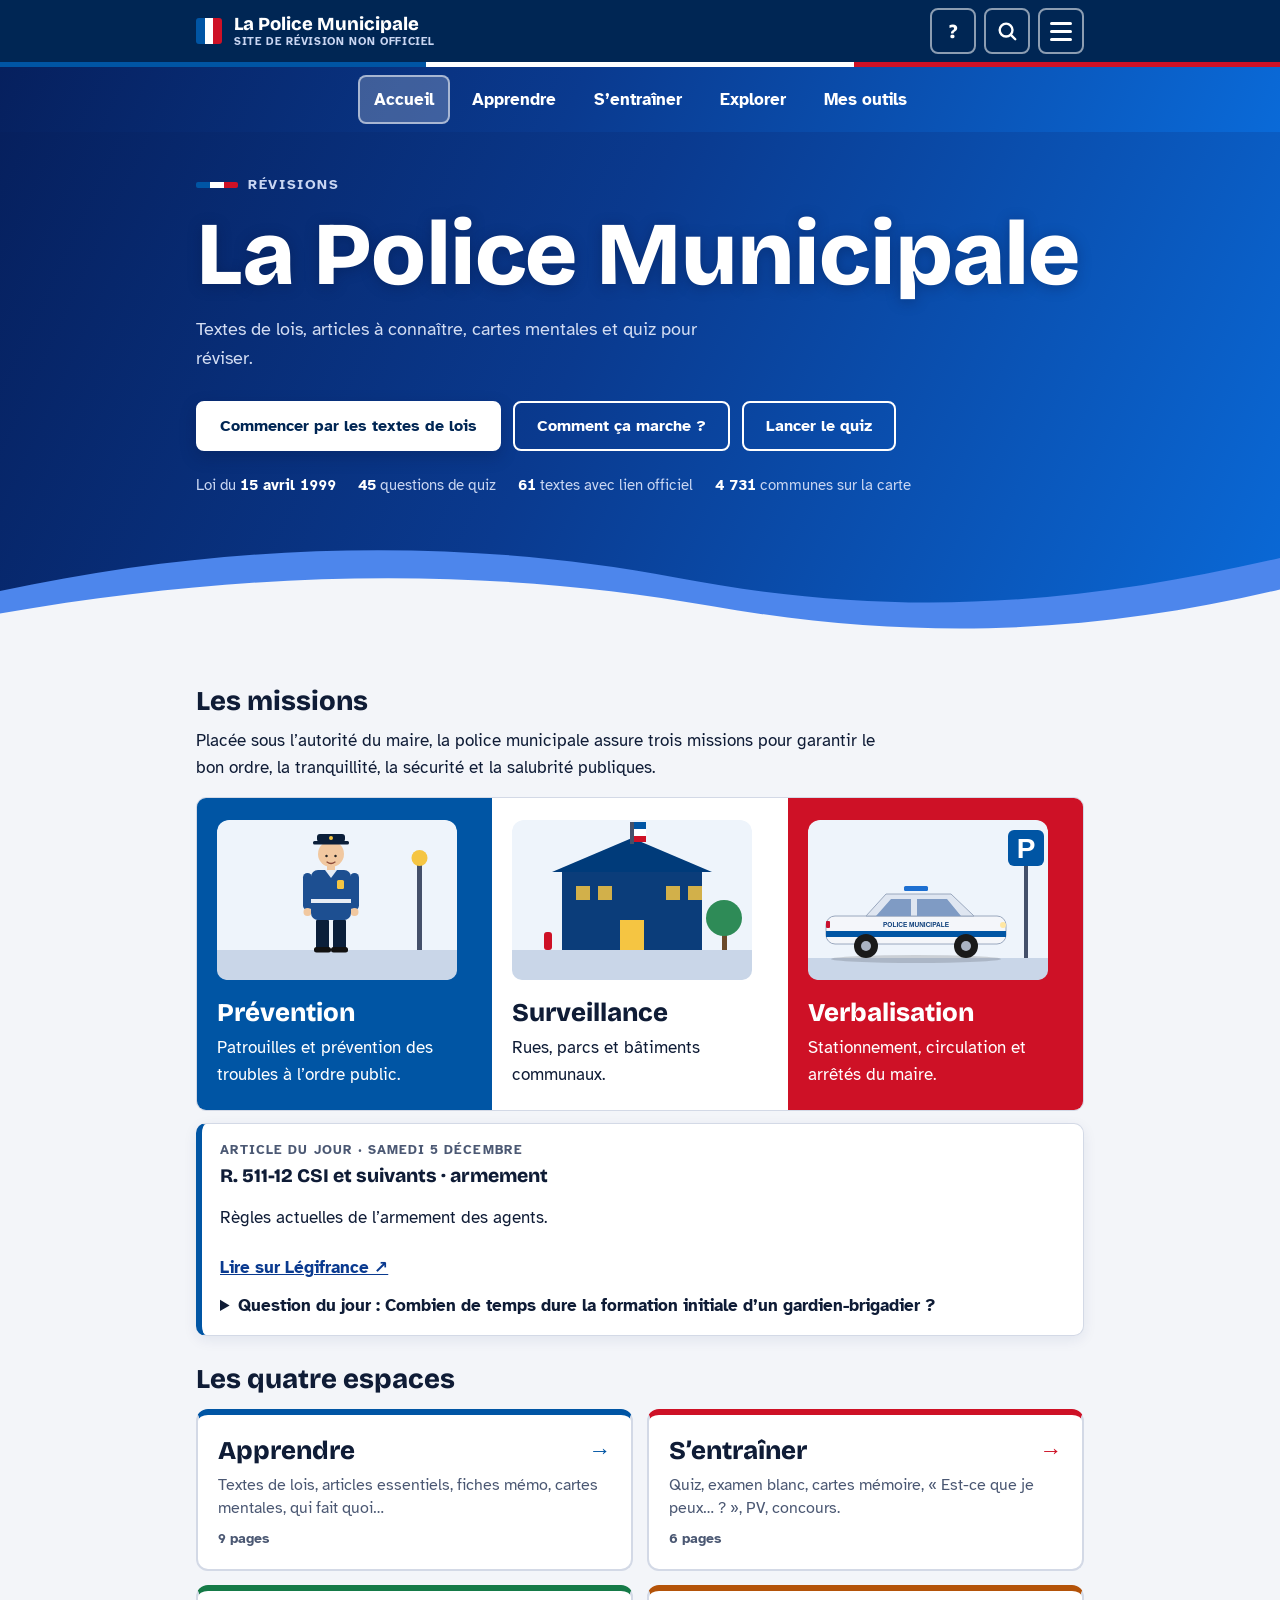
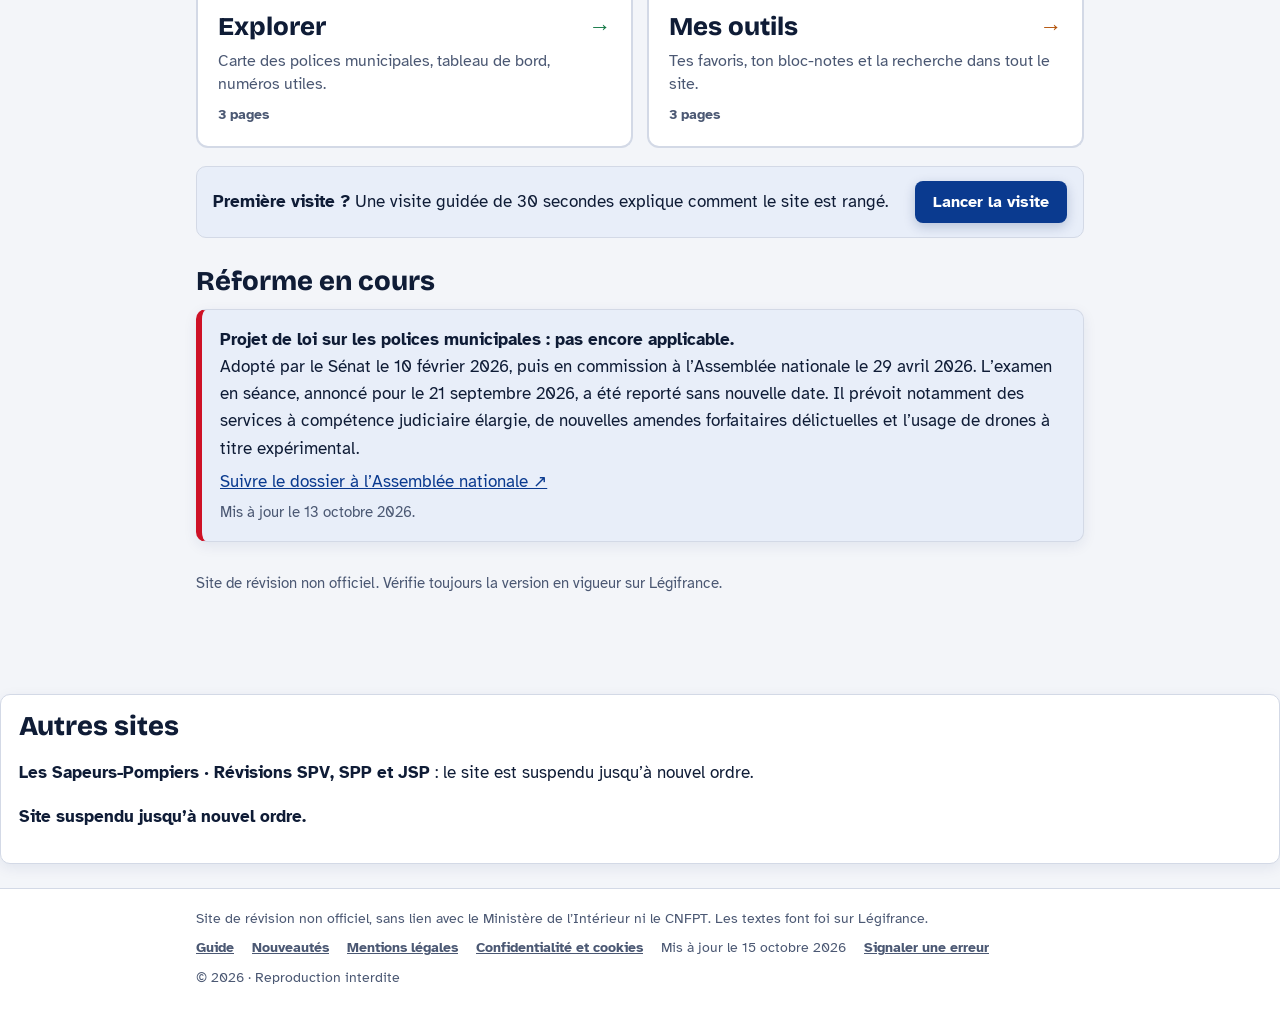
==== commit 59a78503: "Barre de rubriques : retrait du filet sous la barre Co-Authored-By: Claude Haiku 5.5 <noreply@anthro" ====
--- a/index.html
+++ b/index.html
@@ -25,7 +25,7 @@
 <link rel="icon" type="image/png" href="favicon.png" sizes="192x192">
 <link rel="apple-touch-icon" href="apple-touch-icon.png">
 <script type="application/ld+json">{"@context":"https://schema.org","@type":"WebSite","name":"La Police Municipale","alternateName":["Réviser la police municipale"],"url":"https://altar037-ux.github.io/","inLanguage":"fr","description":"Réviser la police municipale : lois et articles avec liens Légifrance, fiches, cartes mentales, quiz, examen blanc et concours de gardien-brigadier."}</script>
-<link rel="stylesheet" href="style.css?v=5">
+<link rel="stylesheet" href="style.css?v=6">
 </head>
 <body>
 
@@ -644,7 +644,7 @@
 </section>
 </main>
 <footer class="sitefoot"><div><p>Site de révision non officiel, sans lien avec le Ministère de l’Intérieur ni le CNFPT. Les textes font foi sur Légifrance.</p><a href="#guide" data-go="guide">Guide</a><a href="nouveautes/">Nouveautés</a><a href="#legal" data-go="legal">Mentions légales</a><a href="#legal" data-go="legal">Confidentialité et cookies</a><span>Mis à jour le 15 octobre 2026</span><a href="mailto:altar037.development@gmail.com?subject=Signalement%20-%20La%20Police%20Municipale">Signaler une erreur</a><span>© 2026 · Reproduction interdite</span></div></footer>
-<script src="app.js?v=5"></script>
+<script src="app.js?v=6"></script>
 
 <div id="pmRead" aria-hidden="true"></div>
 <button type="button" id="pmTop" aria-label="Revenir en haut de la page">↑ Haut de page</button>
--- a/style.css
+++ b/style.css
@@ -1062,7 +1062,7 @@
 @media (max-width:700px){.wrap.page::before,.wrap.page.hub::before{border-radius:0}}
 
 /* Barre de rubriques : même bleu que l'en-tête, texte blanc, accès direct sans ouvrir le menu. */
-.qnav{background:linear-gradient(115deg,#06205e 0%,#0a3a8f 45%,#0a6ad8 100%);border-bottom:1px solid rgba(255,255,255,.12);position:relative;z-index:1;display:flex;flex-wrap:wrap;justify-content:center;gap:6px;padding:8px 12px}
+.qnav{background:linear-gradient(115deg,#06205e 0%,#0a3a8f 45%,#0a6ad8 100%);position:relative;z-index:1;display:flex;flex-wrap:wrap;justify-content:center;gap:6px;padding:8px 12px}
 .qnav a{padding:9px 14px;border-radius:8px;border:2px solid transparent;font-weight:700;color:#fff;text-decoration:none;white-space:nowrap}
 .qnav a:hover{background:rgba(255,255,255,.12)}
 .qnav a[aria-current=page]{background:rgba(255,255,255,.22);border-color:rgba(255,255,255,.55)}
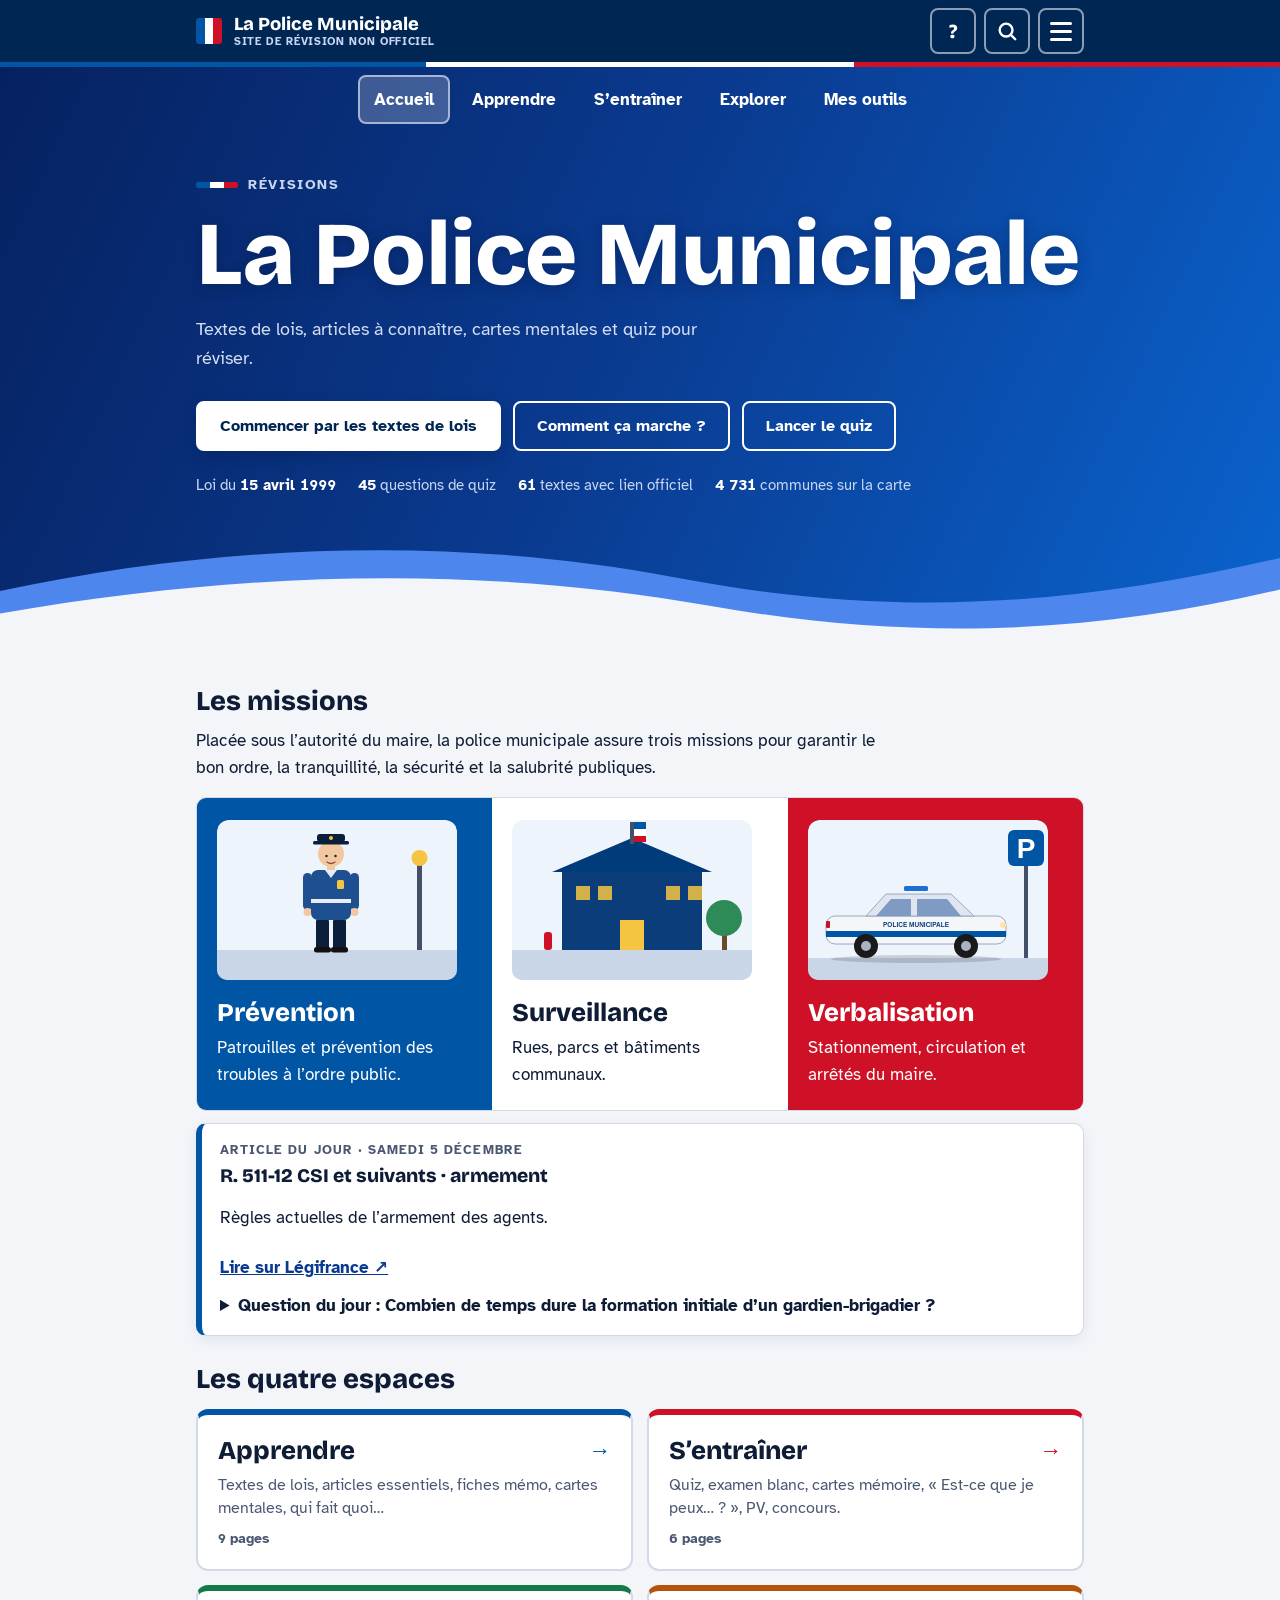
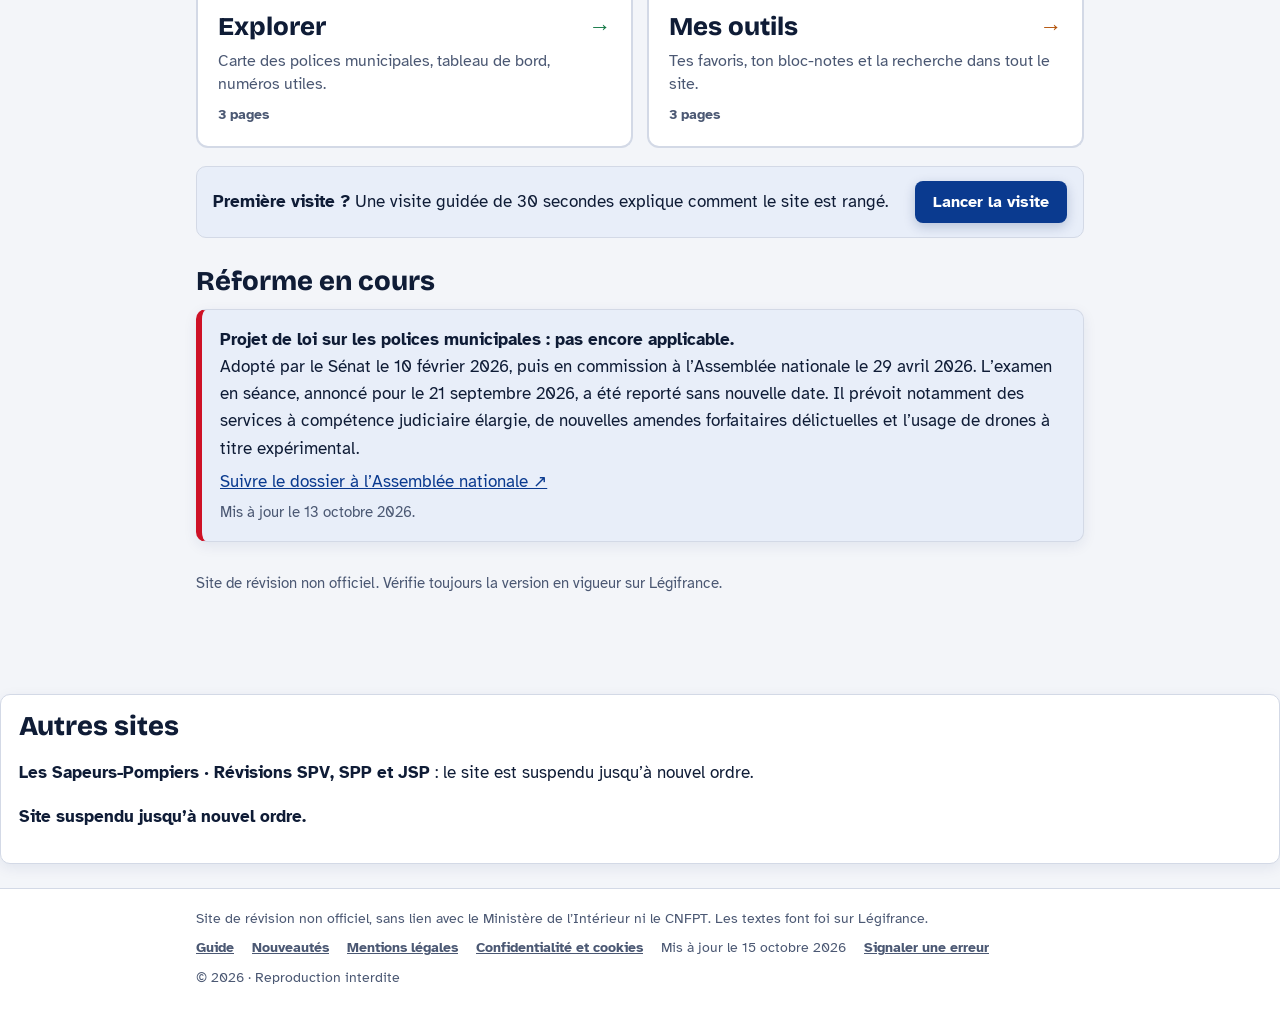
==== commit beb283eb: "Barre de rubriques : dégradé continu avec l'accueil, sans cassure Co-Authored-By: Claude Haiku 5.5 <" ====
--- a/index.html
+++ b/index.html
@@ -25,7 +25,7 @@
 <link rel="icon" type="image/png" href="favicon.png" sizes="192x192">
 <link rel="apple-touch-icon" href="apple-touch-icon.png">
 <script type="application/ld+json">{"@context":"https://schema.org","@type":"WebSite","name":"La Police Municipale","alternateName":["Réviser la police municipale"],"url":"https://altar037-ux.github.io/","inLanguage":"fr","description":"Réviser la police municipale : lois et articles avec liens Légifrance, fiches, cartes mentales, quiz, examen blanc et concours de gardien-brigadier."}</script>
-<link rel="stylesheet" href="style.css?v=6">
+<link rel="stylesheet" href="style.css?v=7">
 </head>
 <body>
 
@@ -644,7 +644,7 @@
 </section>
 </main>
 <footer class="sitefoot"><div><p>Site de révision non officiel, sans lien avec le Ministère de l’Intérieur ni le CNFPT. Les textes font foi sur Légifrance.</p><a href="#guide" data-go="guide">Guide</a><a href="nouveautes/">Nouveautés</a><a href="#legal" data-go="legal">Mentions légales</a><a href="#legal" data-go="legal">Confidentialité et cookies</a><span>Mis à jour le 15 octobre 2026</span><a href="mailto:altar037.development@gmail.com?subject=Signalement%20-%20La%20Police%20Municipale">Signaler une erreur</a><span>© 2026 · Reproduction interdite</span></div></footer>
-<script src="app.js?v=6"></script>
+<script src="app.js?v=7"></script>
 
 <div id="pmRead" aria-hidden="true"></div>
 <button type="button" id="pmTop" aria-label="Revenir en haut de la page">↑ Haut de page</button>
--- a/style.css
+++ b/style.css
@@ -1068,3 +1068,5 @@
 .qnav a[aria-current=page]{background:rgba(255,255,255,.22);border-color:rgba(255,255,255,.55)}
 .qnav :focus-visible{outline:3px solid #fff;outline-offset:2px}
 @media (max-width:640px){.qnav{gap:4px;padding:6px 8px}.qnav a{padding:8px 10px;font-size:.92rem}}
+/* Barre, accueil et bandeaux : même dégradé fixé à la fenêtre, pour qu'il n'y ait aucune cassure de couleur entre eux. */
+.qnav,.hero,.wrap.page::before,.wrap.page.hub::before{background-attachment:fixed}
